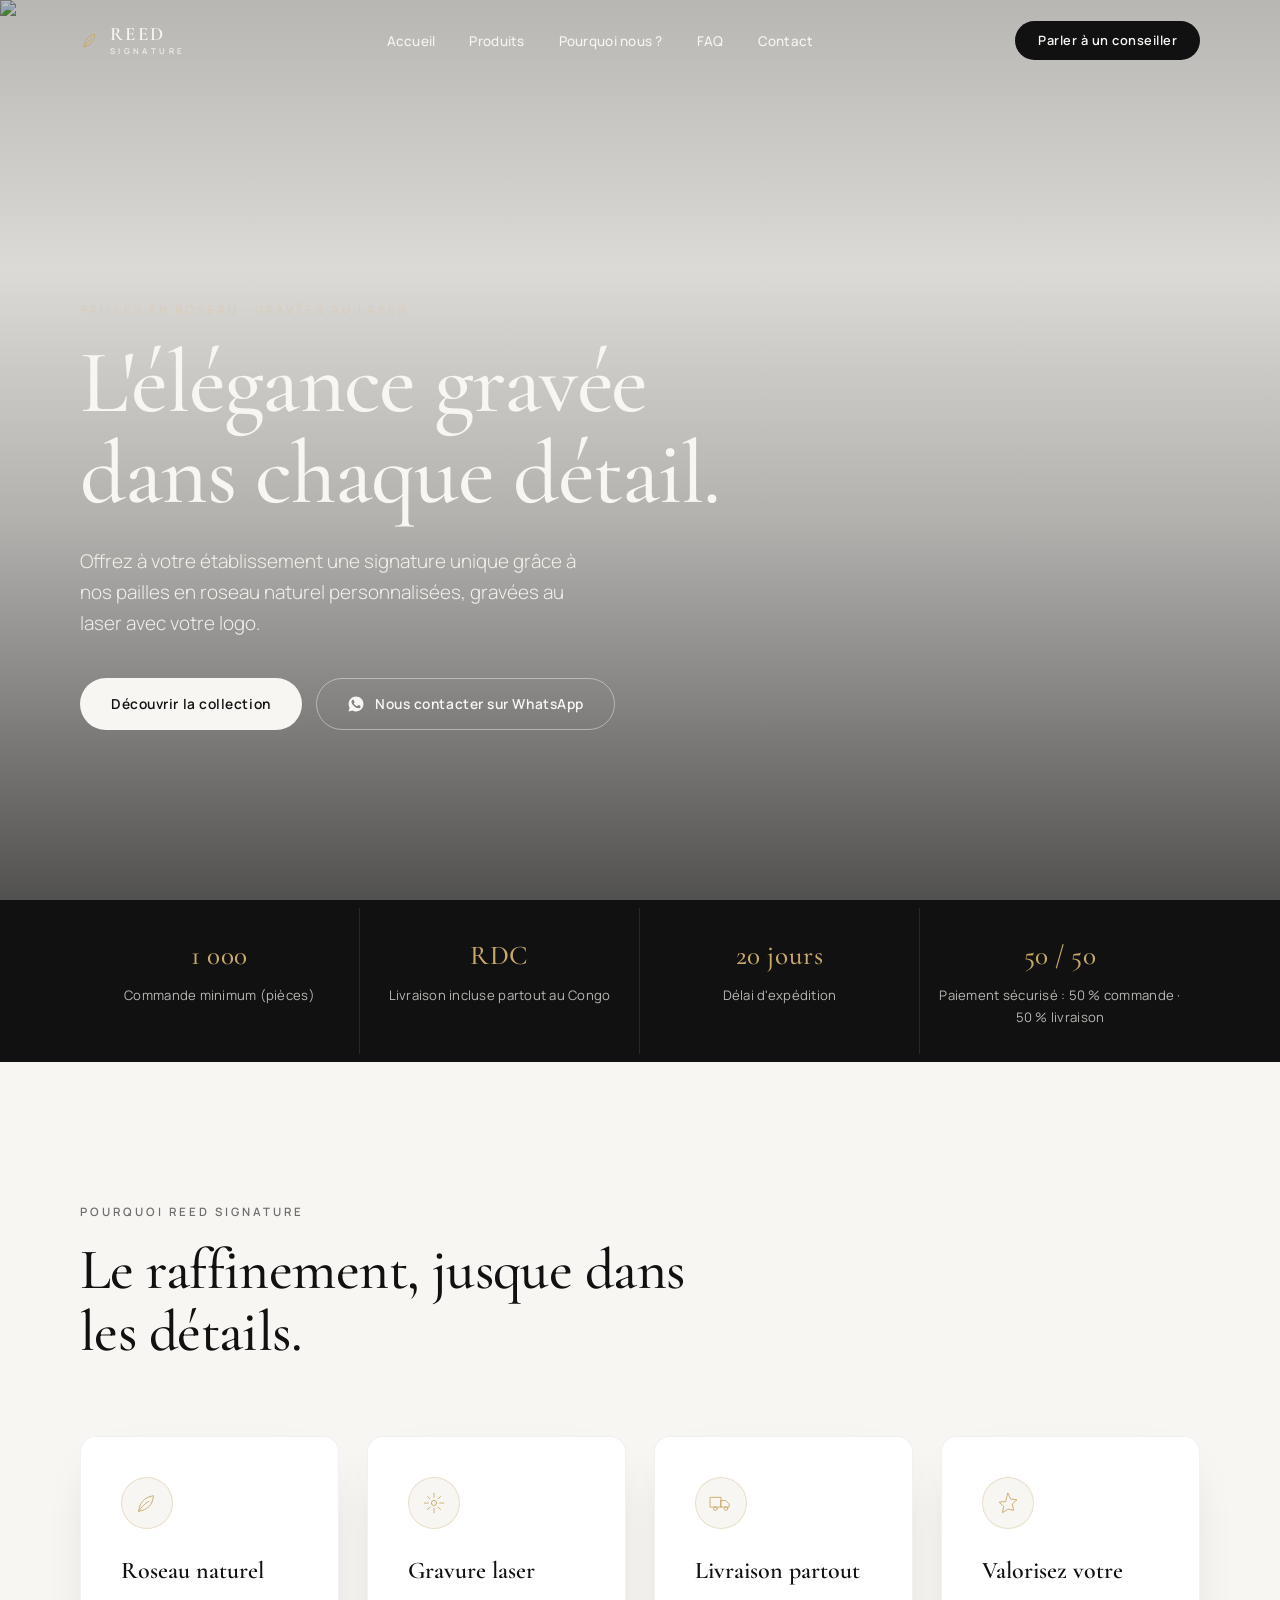
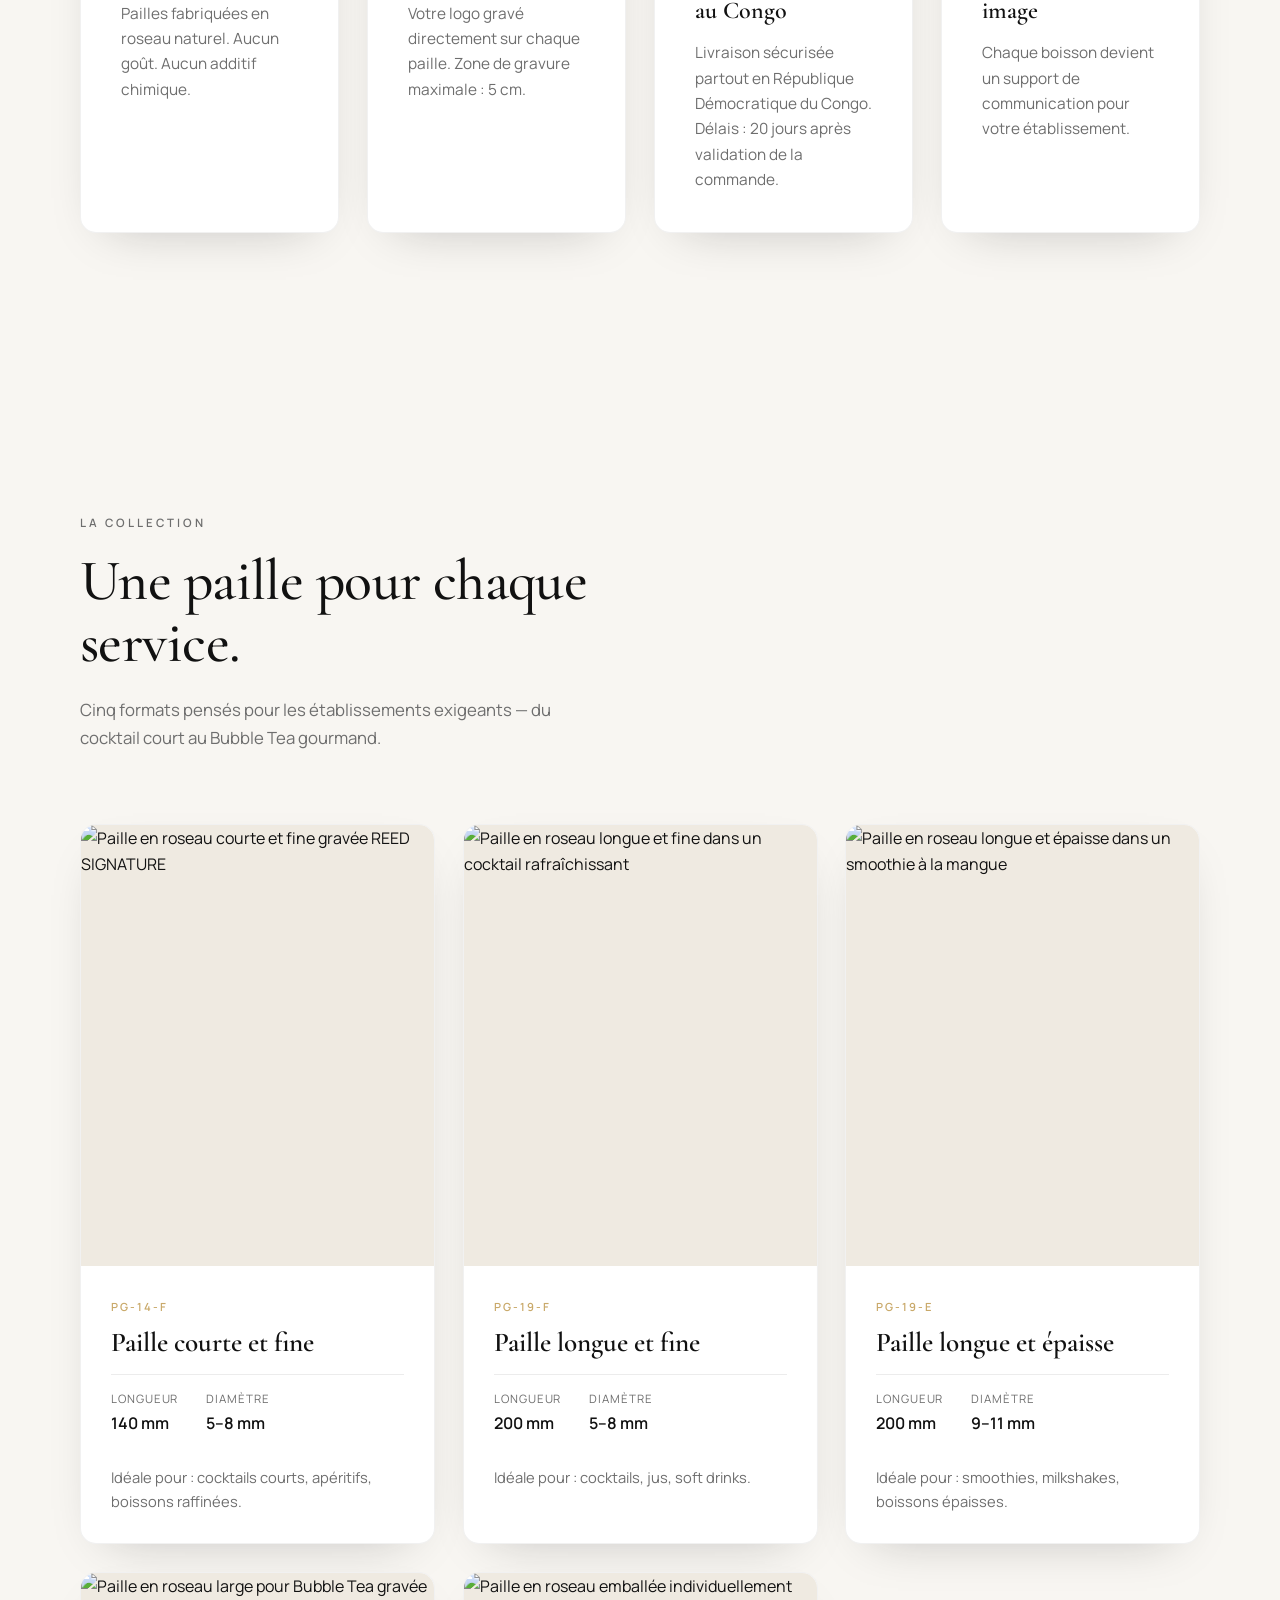
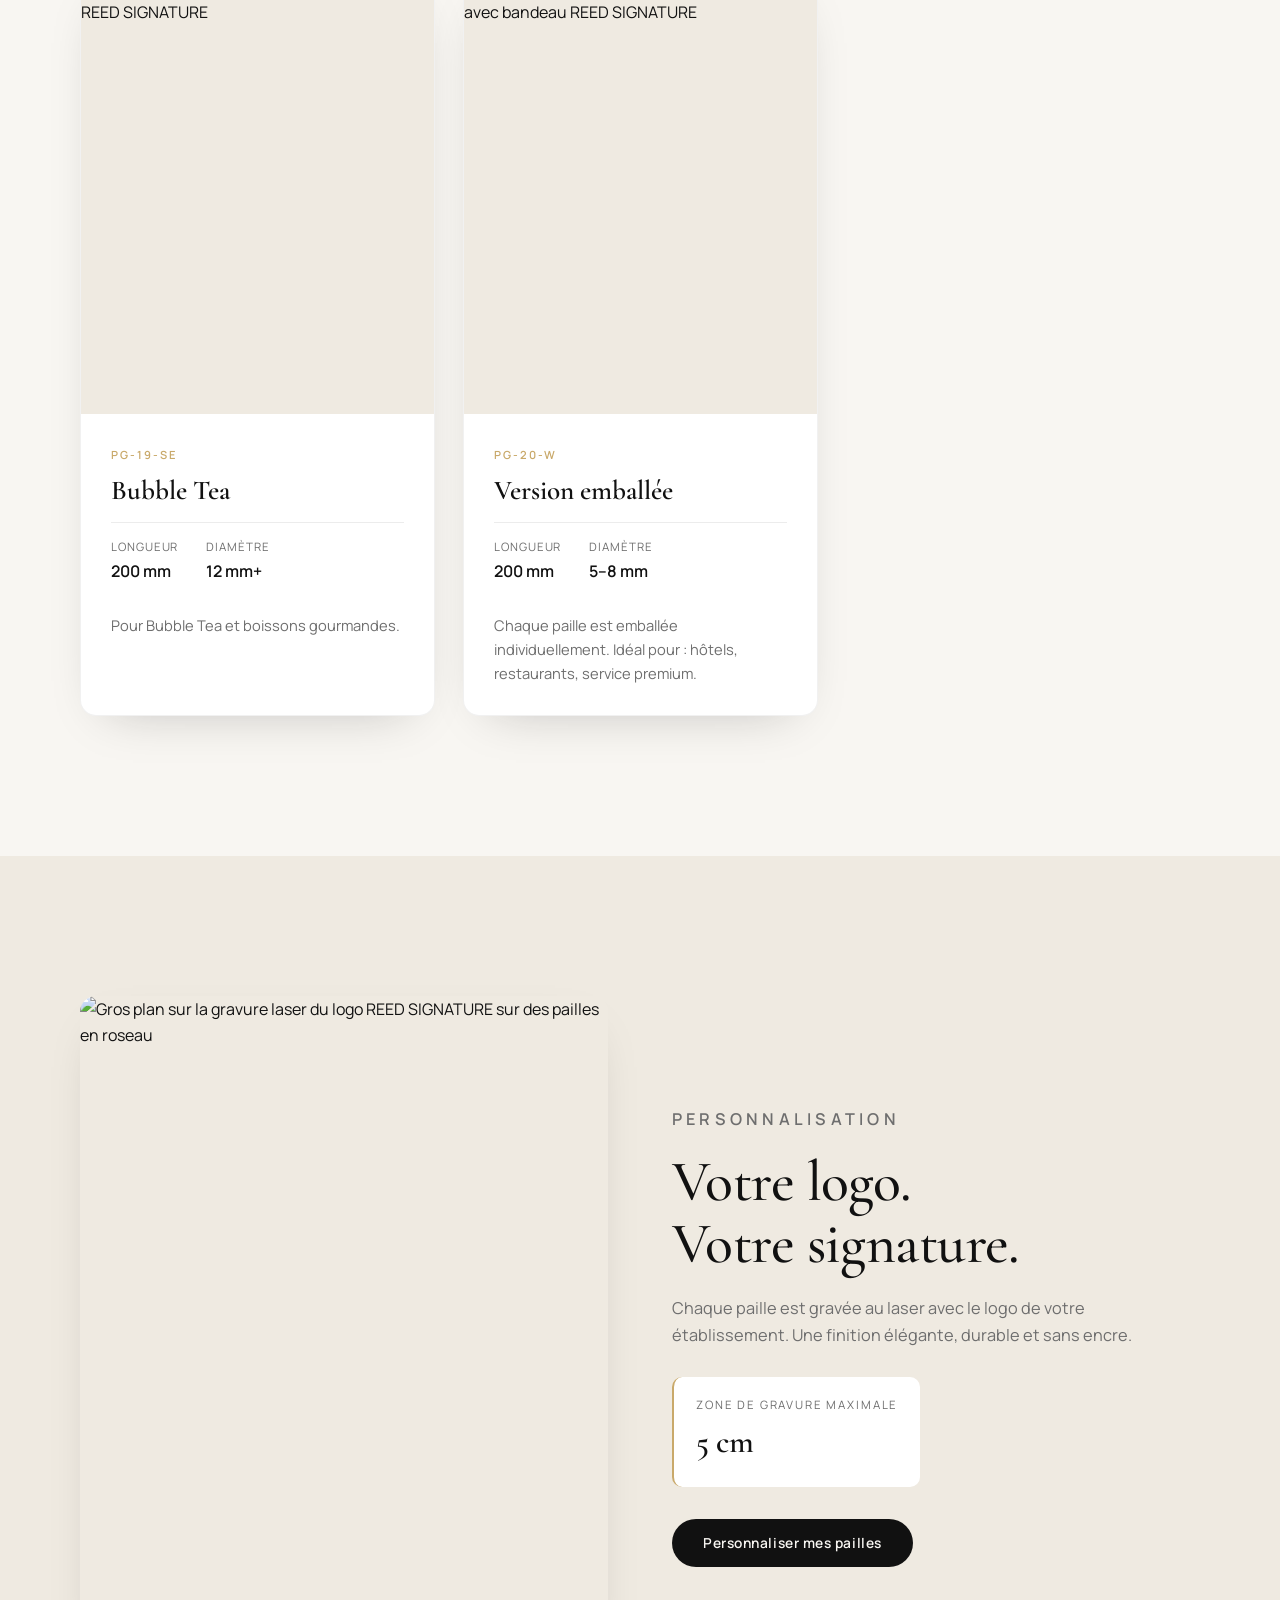
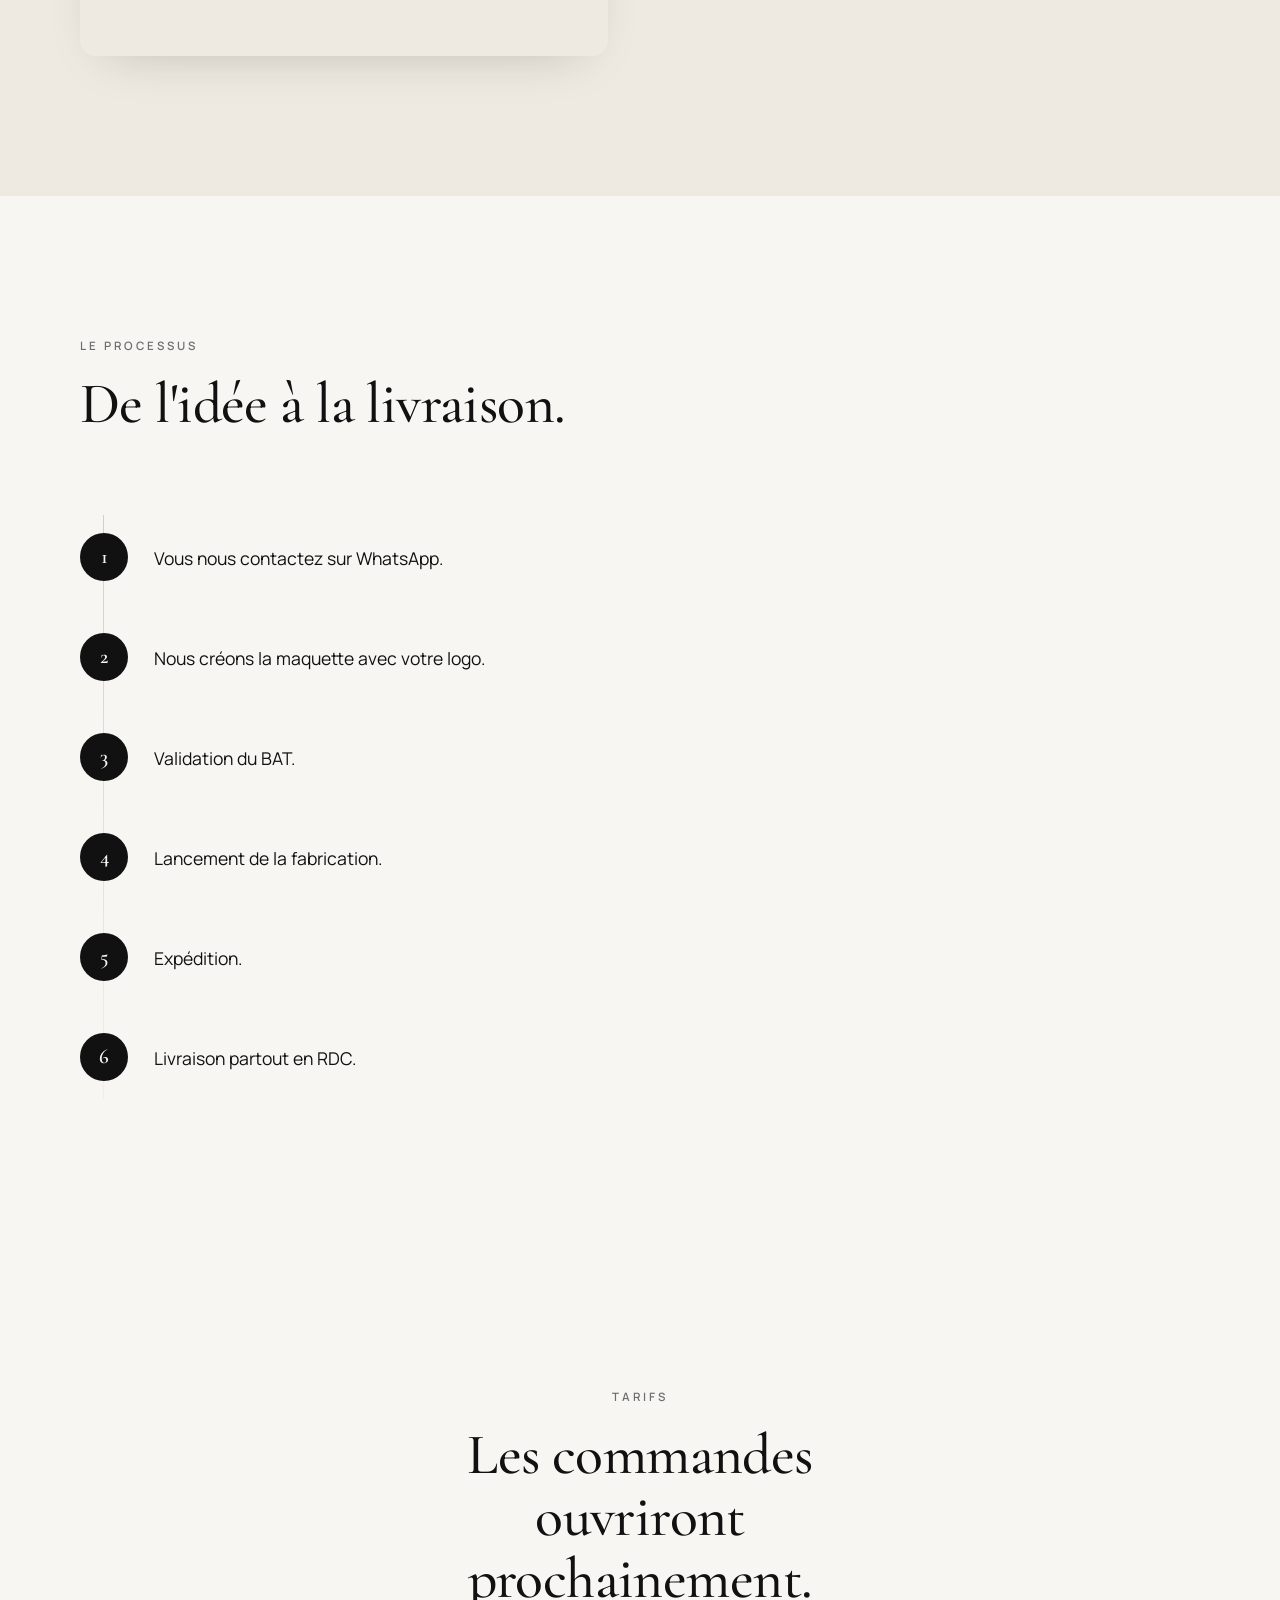
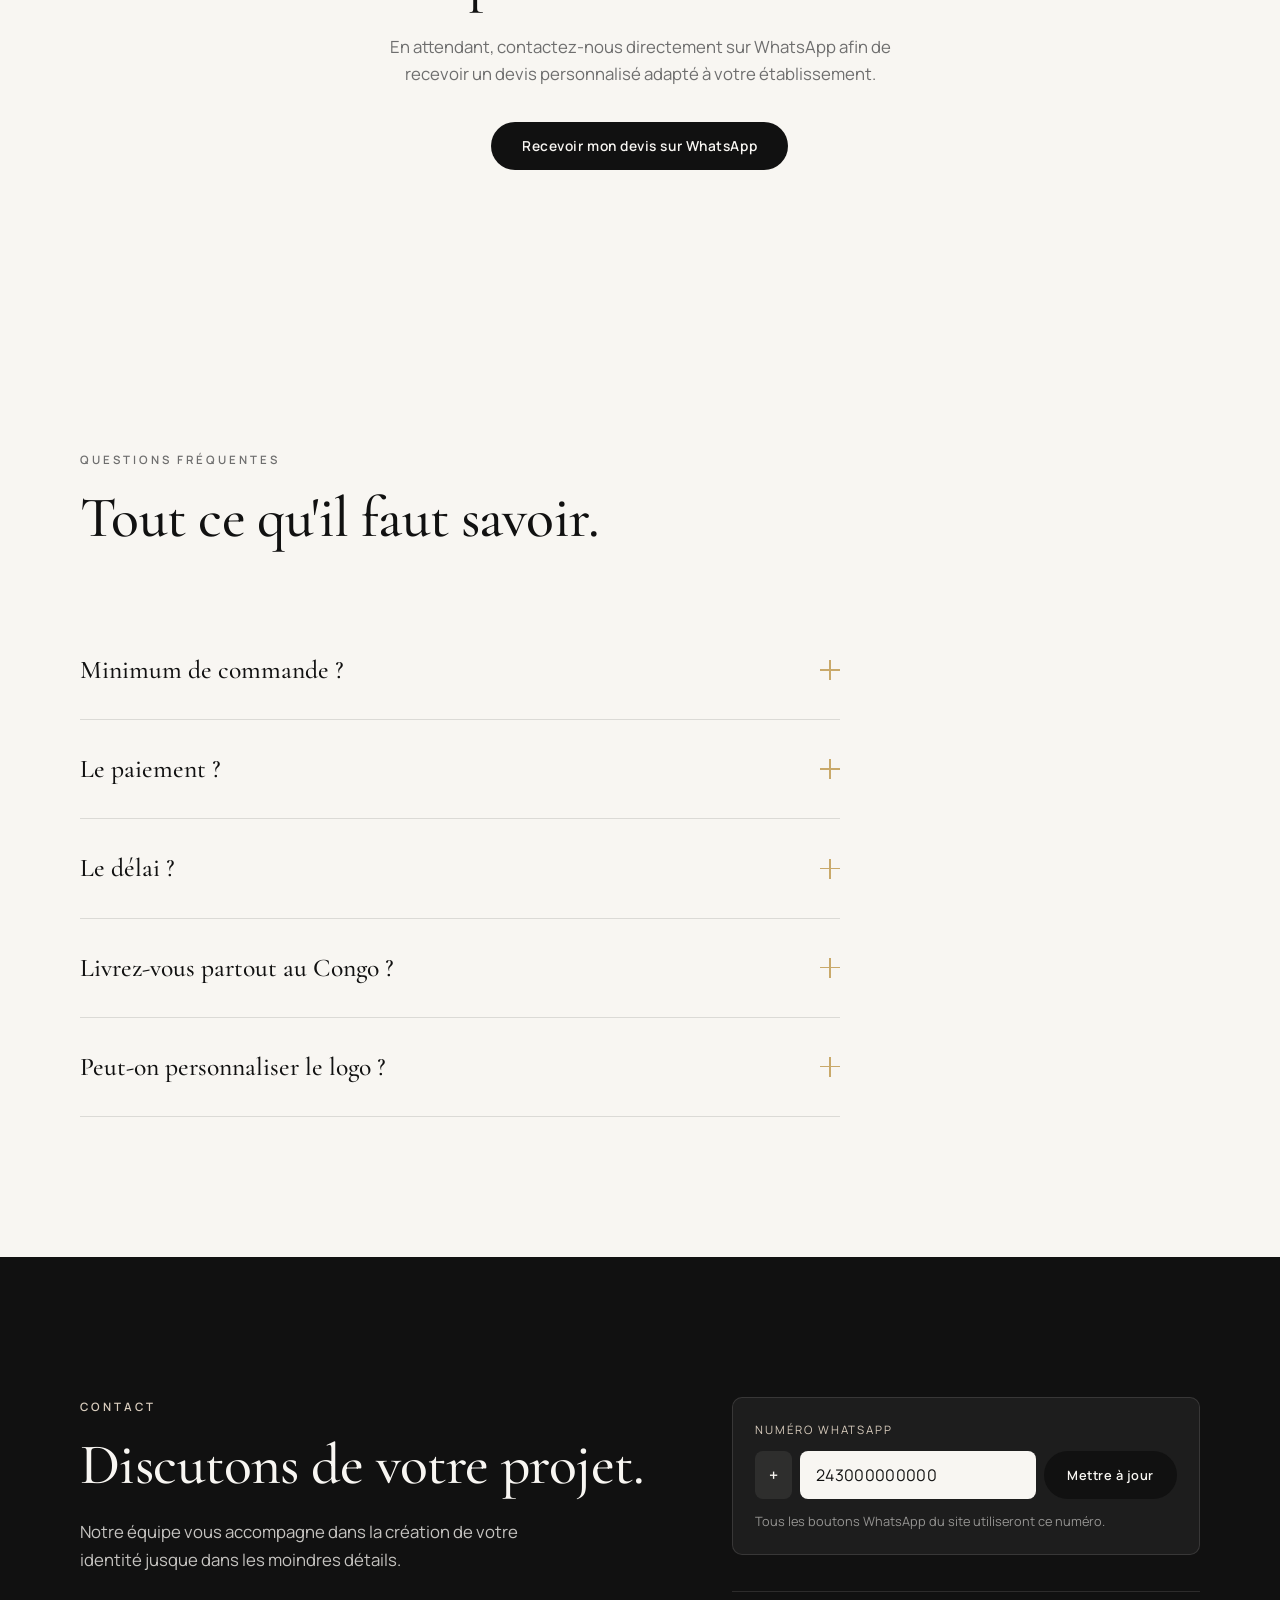
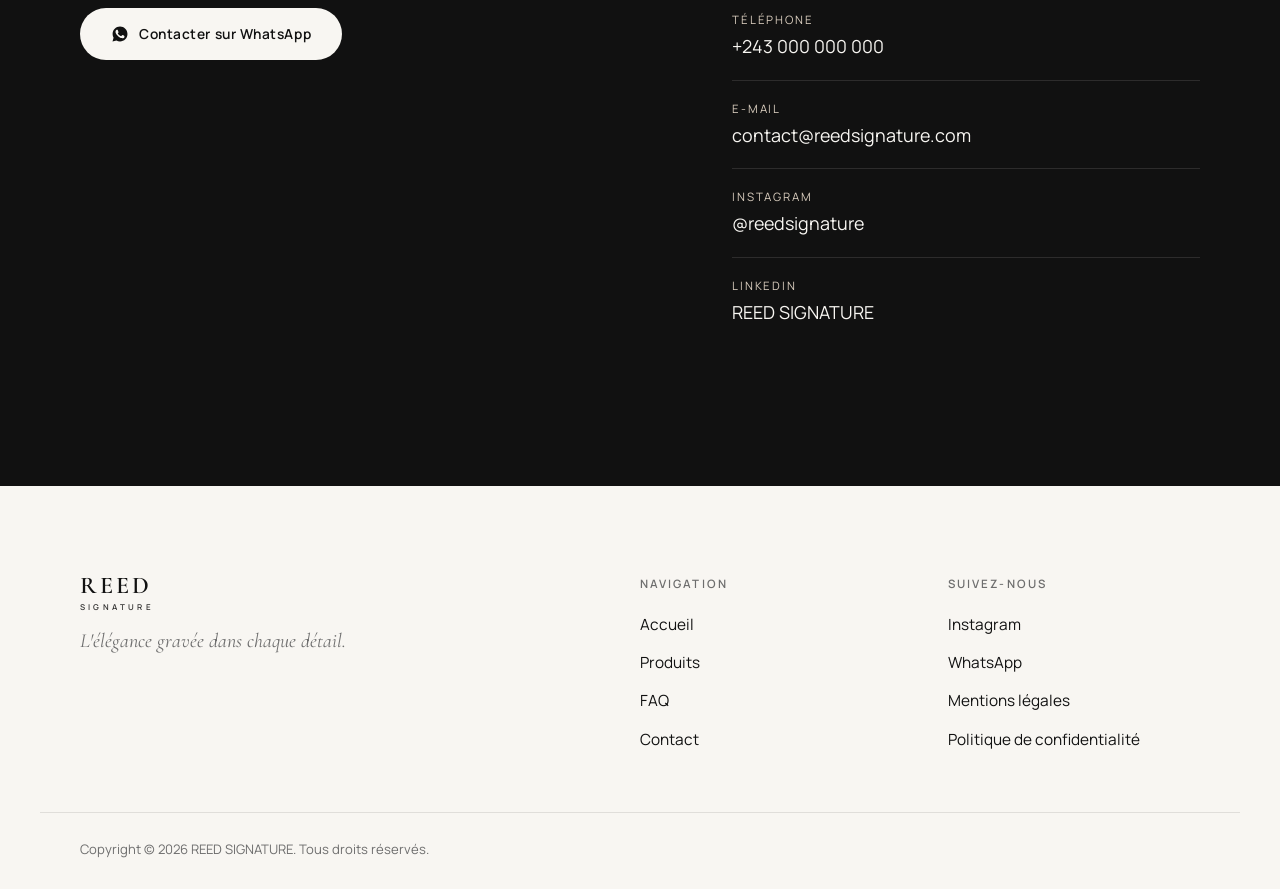
==== index.html @ 59f9a0ec "Add files via upload" ====
<!DOCTYPE html>
<html lang="fr">
<head>
  <meta charset="UTF-8" />
  <meta name="viewport" content="width=device-width, initial-scale=1, viewport-fit=cover" />
  <meta name="theme-color" content="#111111" />

  <title>REED SIGNATURE — Pailles en roseau personnalisées & gravées au laser</title>
  <meta name="description" content="Pailles en roseau naturel personnalisées et gravées au laser avec le logo de votre établissement. Pour hôtels, restaurants, bars, cafés et lounges. Livraison incluse partout en RDC, expédition sous 20 jours." />
  <meta name="author" content="REED SIGNATURE" />
  <link rel="canonical" href="https://reedsignature.com/" />

  <!-- Open Graph -->
  <meta property="og:type" content="website" />
  <meta property="og:title" content="REED SIGNATURE — L'élégance gravée dans chaque détail" />
  <meta property="og:description" content="Pailles en roseau naturel personnalisées, gravées au laser avec votre logo. Une signature unique pour votre établissement." />
  <meta property="og:image" content="assets/hero-cocktail.webp" />
  <meta property="og:locale" content="fr_FR" />
  <meta name="twitter:card" content="summary_large_image" />

  <!-- Fonts : préconnexion + chargement non bloquant -->
  <link rel="preconnect" href="https://fonts.googleapis.com" />
  <link rel="preconnect" href="https://fonts.gstatic.com" crossorigin />
  <link rel="preload" as="image" href="assets/hero-cocktail.webp" fetchpriority="high" />
  <link rel="stylesheet" href="https://fonts.googleapis.com/css2?family=Cormorant+Garamond:ital,wght@0,400;0,500;0,600;1,400&family=Manrope:wght@300;400;500;600;700&display=swap" media="print" onload="this.media='all'" />
  <noscript><link rel="stylesheet" href="https://fonts.googleapis.com/css2?family=Cormorant+Garamond:wght@400;500;600&family=Manrope:wght@300;400;500;600;700&display=swap" /></noscript>

  <link rel="stylesheet" href="styles.css" />

  <!-- SEO structured data -->
  <script type="application/ld+json">
  {
    "@context": "https://schema.org",
    "@type": "Organization",
    "name": "REED SIGNATURE",
    "description": "Pailles en roseau naturel personnalisées et gravées au laser pour établissements premium.",
    "slogan": "L'élégance gravée dans chaque détail.",
    "areaServed": "CD",
    "image": "assets/hero-cocktail.webp"
  }
  </script>
</head>
<body>
  <a class="skip-link" href="#main">Aller au contenu</a>

  <!-- ====================== HEADER ====================== -->
  <header class="site-header" id="header" data-reveal-skip>
    <div class="container header-inner">
      <a href="#accueil" class="logo" aria-label="REED SIGNATURE — Accueil">
        <span class="logo-mark" aria-hidden="true">
          <svg viewBox="0 0 24 24" width="20" height="20" fill="none" stroke="currentColor" stroke-width="1.2" stroke-linecap="round" stroke-linejoin="round">
            <path d="M5 20c0-7 4-13 13-15-1 9-6 14-13 15Z"/>
            <path d="M5 20c2-4 5-7 9-9"/>
          </svg>
        </span>
        <span class="logo-text">REED<span class="logo-sub">SIGNATURE</span></span>
      </a>

      <nav class="nav" aria-label="Navigation principale">
        <ul class="nav-list">
          <li><a href="#accueil">Accueil</a></li>
          <li><a href="#produits">Produits</a></li>
          <li><a href="#pourquoi">Pourquoi nous ?</a></li>
          <li><a href="#faq">FAQ</a></li>
          <li><a href="#contact">Contact</a></li>
        </ul>
      </nav>

      <a href="#contact" class="btn btn-dark btn-sm header-cta" data-wa>Parler à un conseiller</a>

      <button class="nav-toggle" id="navToggle" aria-label="Ouvrir le menu" aria-expanded="false" aria-controls="mobileNav">
        <span></span><span></span><span></span>
      </button>
    </div>

  </header>

  <!-- Menu mobile (hors du header : un backdrop-filter sur le header
       créerait un bloc conteneur et limiterait ce menu fixed à la hauteur du header) -->
  <div class="mobile-nav" id="mobileNav" aria-hidden="true">
    <nav aria-label="Navigation mobile">
      <ul>
        <li><a href="#accueil">Accueil</a></li>
        <li><a href="#produits">Produits</a></li>
        <li><a href="#pourquoi">Pourquoi nous ?</a></li>
        <li><a href="#faq">FAQ</a></li>
        <li><a href="#contact">Contact</a></li>
      </ul>
    </nav>
    <a href="#contact" class="btn btn-dark mobile-cta" data-wa>Parler à un conseiller</a>
  </div>

  <main id="main">

    <!-- ====================== HERO ====================== -->
    <section class="hero" id="accueil">
      <div class="hero-media">
        <img
          src="assets/hero-cocktail.webp"
          srcset="assets/hero-cocktail-800.webp 800w, assets/hero-cocktail.webp 1122w"
          sizes="100vw"
          alt="Cocktail premium servi avec une paille en roseau gravée REED SIGNATURE"
          width="1122" height="1402" fetchpriority="high" decoding="async" />
        <div class="hero-overlay" aria-hidden="true"></div>
      </div>

      <div class="hero-content container">
        <p class="eyebrow hero-eyebrow" data-reveal>Pailles en roseau · Gravées au laser</p>
        <h1 class="hero-title" data-reveal>L'élégance gravée<br>dans chaque détail.</h1>
        <p class="hero-subtitle" data-reveal>
          Offrez à votre établissement une signature unique grâce à nos pailles en roseau
          naturel personnalisées, gravées au laser avec votre logo.
        </p>
        <div class="hero-actions" data-reveal>
          <a href="#produits" class="btn btn-light">Découvrir la collection</a>
          <a href="#contact" class="btn btn-ghost-light" data-wa>
            <svg class="wa-ico" viewBox="0 0 24 24" width="18" height="18" aria-hidden="true" fill="currentColor"><path d="M12.04 2C6.58 2 2.13 6.45 2.13 11.91c0 1.75.46 3.45 1.32 4.95L2 22l5.25-1.38a9.9 9.9 0 0 0 4.79 1.22h.01c5.46 0 9.91-4.45 9.91-9.91C21.96 6.45 17.5 2 12.04 2Zm5.8 14.18c-.25.7-1.44 1.33-1.99 1.41-.51.08-1.15.11-1.86-.12-.43-.14-.98-.32-1.69-.63-2.97-1.28-4.91-4.27-5.06-4.47-.15-.2-1.21-1.61-1.21-3.07 0-1.46.77-2.18 1.04-2.48.27-.3.59-.37.79-.37.2 0 .39 0 .57.01.18.01.43-.07.67.51.25.59.84 2.05.91 2.2.07.15.12.32.02.52-.1.2-.15.32-.3.49-.15.17-.31.39-.45.52-.15.15-.3.31-.13.6.17.3.76 1.25 1.63 2.02 1.12 1 2.07 1.31 2.36 1.46.3.15.47.12.64-.07.17-.2.74-.86.94-1.16.2-.3.39-.25.66-.15.27.1 1.71.81 2 .96.3.15.49.22.56.34.07.12.07.7-.18 1.4Z"/></svg>
            Nous contacter sur WhatsApp
          </a>
        </div>
      </div>
    </section>

    <!-- Bandeau informations -->
    <section class="info-bar" aria-label="Informations clés">
      <div class="container info-bar-grid">
        <div class="info-item" data-reveal><span class="info-num">1 000</span><span class="info-label">Commande minimum (pièces)</span></div>
        <div class="info-item" data-reveal><span class="info-num">RDC</span><span class="info-label">Livraison incluse partout au Congo</span></div>
        <div class="info-item" data-reveal><span class="info-num">20 jours</span><span class="info-label">Délai d'expédition</span></div>
        <div class="info-item" data-reveal><span class="info-num">50 / 50</span><span class="info-label">Paiement sécurisé : 50 % commande · 50 % livraison</span></div>
      </div>
    </section>

    <!-- ====================== POURQUOI ====================== -->
    <section class="section pourquoi" id="pourquoi">
      <div class="container">
        <header class="section-head" data-reveal>
          <p class="eyebrow">Pourquoi REED SIGNATURE</p>
          <h2 class="section-title">Le raffinement, jusque dans les détails.</h2>
        </header>

        <div class="card-grid four">
          <article class="feature-card" data-reveal>
            <span class="feature-ico" aria-hidden="true">
              <svg viewBox="0 0 32 32" fill="none" stroke="currentColor" stroke-width="1.1" stroke-linecap="round" stroke-linejoin="round"><path d="M6 26c0-9 6-17 18-19-1 12-8 18-18 19Z"/><path d="M6 26c3-5 7-9 12-12"/></svg>
            </span>
            <h3>Roseau naturel</h3>
            <p>Pailles fabriquées en roseau naturel. Aucun goût. Aucun additif chimique.</p>
          </article>

          <article class="feature-card" data-reveal>
            <span class="feature-ico" aria-hidden="true">
              <svg viewBox="0 0 32 32" fill="none" stroke="currentColor" stroke-width="1.1" stroke-linecap="round" stroke-linejoin="round"><path d="M16 4v5M16 23v5M4 16h5M23 16h5M8 8l3 3M21 21l3 3M24 8l-3 3M11 21l-3 3"/><circle cx="16" cy="16" r="3.2"/></svg>
            </span>
            <h3>Gravure laser</h3>
            <p>Votre logo gravé directement sur chaque paille. Zone de gravure maximale : 5 cm.</p>
          </article>

          <article class="feature-card" data-reveal>
            <span class="feature-ico" aria-hidden="true">
              <svg viewBox="0 0 32 32" fill="none" stroke="currentColor" stroke-width="1.1" stroke-linecap="round" stroke-linejoin="round"><path d="M3 9h13v12H3zM16 13h6l4 4v4h-10z"/><circle cx="9" cy="23" r="2.2"/><circle cx="22" cy="23" r="2.2"/></svg>
            </span>
            <h3>Livraison partout au Congo</h3>
            <p>Livraison sécurisée partout en République Démocratique du Congo. Délais : 20 jours après validation de la commande.</p>
          </article>

          <article class="feature-card" data-reveal>
            <span class="feature-ico" aria-hidden="true">
              <svg viewBox="0 0 32 32" fill="none" stroke="currentColor" stroke-width="1.1" stroke-linecap="round" stroke-linejoin="round"><path d="M16 4l3.3 7.2 7.7.8-5.8 5.2 1.7 7.8L16 23.5 9.1 28l1.7-7.8L5 15l7.7-.8Z"/></svg>
            </span>
            <h3>Valorisez votre image</h3>
            <p>Chaque boisson devient un support de communication pour votre établissement.</p>
          </article>
        </div>
      </div>
    </section>

    <!-- ====================== PRODUITS ====================== -->
    <section class="section produits" id="produits">
      <div class="container">
        <header class="section-head" data-reveal>
          <p class="eyebrow">La collection</p>
          <h2 class="section-title">Une paille pour chaque service.</h2>
          <p class="section-lead">Cinq formats pensés pour les établissements exigeants — du cocktail court au Bubble Tea gourmand.</p>
        </header>

        <div class="card-grid products">
          <article class="product-card" data-reveal>
            <div class="product-media">
              <img src="assets/paille-seule-600.webp" srcset="assets/paille-seule-600.webp 600w, assets/paille-seule-1000.webp 1000w" sizes="(max-width: 720px) 100vw, 33vw" alt="Paille en roseau courte et fine gravée REED SIGNATURE" width="1122" height="1402" loading="lazy" decoding="async" />
            </div>
            <div class="product-body">
              <span class="product-ref">PG-14-F</span>
              <h3>Paille courte et fine</h3>
              <dl class="product-spec">
                <div><dt>Longueur</dt><dd>140 mm</dd></div>
                <div><dt>Diamètre</dt><dd>5–8 mm</dd></div>
              </dl>
              <p class="product-use">Idéale pour : cocktails courts, apéritifs, boissons raffinées.</p>
            </div>
          </article>

          <article class="product-card" data-reveal>
            <div class="product-media">
              <img src="assets/hero-cocktail-800.webp" srcset="assets/hero-cocktail-800.webp 800w, assets/hero-cocktail.webp 1122w" sizes="(max-width: 720px) 100vw, 33vw" alt="Paille en roseau longue et fine dans un cocktail rafraîchissant" width="1122" height="1402" loading="lazy" decoding="async" />
            </div>
            <div class="product-body">
              <span class="product-ref">PG-19-F</span>
              <h3>Paille longue et fine</h3>
              <dl class="product-spec">
                <div><dt>Longueur</dt><dd>200 mm</dd></div>
                <div><dt>Diamètre</dt><dd>5–8 mm</dd></div>
              </dl>
              <p class="product-use">Idéale pour : cocktails, jus, soft drinks.</p>
            </div>
          </article>

          <article class="product-card" data-reveal>
            <div class="product-media">
              <img src="assets/smoothie-mangue-600.webp" srcset="assets/smoothie-mangue-600.webp 600w, assets/smoothie-mangue-1000.webp 1000w" sizes="(max-width: 720px) 100vw, 33vw" alt="Paille en roseau longue et épaisse dans un smoothie à la mangue" width="1122" height="1402" loading="lazy" decoding="async" />
            </div>
            <div class="product-body">
              <span class="product-ref">PG-19-E</span>
              <h3>Paille longue et épaisse</h3>
              <dl class="product-spec">
                <div><dt>Longueur</dt><dd>200 mm</dd></div>
                <div><dt>Diamètre</dt><dd>9–11 mm</dd></div>
              </dl>
              <p class="product-use">Idéale pour : smoothies, milkshakes, boissons épaisses.</p>
            </div>
          </article>

          <article class="product-card" data-reveal>
            <div class="product-media">
              <img src="assets/bubble-tea-600.webp" srcset="assets/bubble-tea-600.webp 600w, assets/bubble-tea-1000.webp 1000w" sizes="(max-width: 720px) 100vw, 33vw" alt="Paille en roseau large pour Bubble Tea gravée REED SIGNATURE" width="1122" height="1402" loading="lazy" decoding="async" />
            </div>
            <div class="product-body">
              <span class="product-ref">PG-19-SE</span>
              <h3>Bubble Tea</h3>
              <dl class="product-spec">
                <div><dt>Longueur</dt><dd>200 mm</dd></div>
                <div><dt>Diamètre</dt><dd>12 mm+</dd></div>
              </dl>
              <p class="product-use">Pour Bubble Tea et boissons gourmandes.</p>
            </div>
          </article>

          <article class="product-card" data-reveal>
            <div class="product-media">
              <img src="assets/paille-emballee-600.webp" srcset="assets/paille-emballee-600.webp 600w, assets/paille-emballee-1000.webp 1000w" sizes="(max-width: 720px) 100vw, 33vw" alt="Paille en roseau emballée individuellement avec bandeau REED SIGNATURE" width="1122" height="1402" loading="lazy" decoding="async" />
            </div>
            <div class="product-body">
              <span class="product-ref">PG-20-W</span>
              <h3>Version emballée</h3>
              <dl class="product-spec">
                <div><dt>Longueur</dt><dd>200 mm</dd></div>
                <div><dt>Diamètre</dt><dd>5–8 mm</dd></div>
              </dl>
              <p class="product-use">Chaque paille est emballée individuellement. Idéal pour : hôtels, restaurants, service premium.</p>
            </div>
          </article>
        </div>
      </div>
    </section>

    <!-- ====================== PERSONNALISATION ====================== -->
    <section class="section personnalisation" id="personnalisation">
      <div class="container perso-grid">
        <figure class="perso-media" data-reveal>
          <img src="assets/editorial-trio.webp" srcset="assets/editorial-trio-800.webp 800w, assets/editorial-trio.webp 1122w" sizes="(max-width: 920px) 100vw, 50vw" alt="Gros plan sur la gravure laser du logo REED SIGNATURE sur des pailles en roseau" width="1122" height="1402" loading="lazy" decoding="async" />
        </figure>
        <div class="perso-text" data-reveal>
          <p class="eyebrow">Personnalisation</p>
          <h2 class="section-title">Votre logo.<br>Votre signature.</h2>
          <p>Chaque paille est gravée au laser avec le logo de votre établissement. Une finition élégante, durable et sans encre.</p>
          <p class="perso-zone"><span>Zone de gravure maximale</span><strong>5 cm</strong></p>
          <a href="#contact" class="btn btn-dark" data-wa>Personnaliser mes pailles</a>
        </div>
      </div>
    </section>

    <!-- ====================== PROCESSUS ====================== -->
    <section class="section processus" id="processus">
      <div class="container">
        <header class="section-head" data-reveal>
          <p class="eyebrow">Le processus</p>
          <h2 class="section-title">De l'idée à la livraison.</h2>
        </header>

        <ol class="timeline">
          <li class="timeline-step" data-reveal><span class="step-num">1</span><p>Vous nous contactez sur WhatsApp.</p></li>
          <li class="timeline-step" data-reveal><span class="step-num">2</span><p>Nous créons la maquette avec votre logo.</p></li>
          <li class="timeline-step" data-reveal><span class="step-num">3</span><p>Validation du BAT.</p></li>
          <li class="timeline-step" data-reveal><span class="step-num">4</span><p>Lancement de la fabrication.</p></li>
          <li class="timeline-step" data-reveal><span class="step-num">5</span><p>Expédition.</p></li>
          <li class="timeline-step" data-reveal><span class="step-num">6</span><p>Livraison partout en RDC.</p></li>
        </ol>
      </div>
    </section>

    <!-- ====================== TARIFS ====================== -->
    <section class="section tarifs" id="tarifs">
      <div class="container tarifs-inner" data-reveal>
        <p class="eyebrow">Tarifs</p>
        <h2 class="section-title">Les commandes ouvriront prochainement.</h2>
        <p class="tarifs-text">
          En attendant, contactez-nous directement sur WhatsApp afin de recevoir un devis
          personnalisé adapté à votre établissement.
        </p>
        <a href="#contact" class="btn btn-dark" data-wa>Recevoir mon devis sur WhatsApp</a>
      </div>
    </section>

    <!-- ====================== FAQ ====================== -->
    <section class="section faq" id="faq">
      <div class="container">
        <header class="section-head" data-reveal>
          <p class="eyebrow">Questions fréquentes</p>
          <h2 class="section-title">Tout ce qu'il faut savoir.</h2>
        </header>

        <div class="faq-list" data-reveal>
          <details class="faq-item">
            <summary>Minimum de commande ?<span class="faq-icon" aria-hidden="true"></span></summary>
            <div class="faq-answer"><p>1 000 pailles.</p></div>
          </details>
          <details class="faq-item">
            <summary>Le paiement ?<span class="faq-icon" aria-hidden="true"></span></summary>
            <div class="faq-answer"><p>50 % à la commande. 50 % à la livraison.</p></div>
          </details>
          <details class="faq-item">
            <summary>Le délai ?<span class="faq-icon" aria-hidden="true"></span></summary>
            <div class="faq-answer"><p>20 jours après validation.</p></div>
          </details>
          <details class="faq-item">
            <summary>Livrez-vous partout au Congo ?<span class="faq-icon" aria-hidden="true"></span></summary>
            <div class="faq-answer"><p>Oui. Livraison incluse.</p></div>
          </details>
          <details class="faq-item">
            <summary>Peut-on personnaliser le logo ?<span class="faq-icon" aria-hidden="true"></span></summary>
            <div class="faq-answer"><p>Oui. Chaque logo est gravé au laser.</p></div>
          </details>
        </div>
      </div>
    </section>

    <!-- ====================== CONTACT ====================== -->
    <section class="section contact" id="contact">
      <div class="container contact-inner">
        <div class="contact-lead" data-reveal>
          <p class="eyebrow light">Contact</p>
          <h2 class="section-title">Discutons de votre projet.</h2>
          <p class="contact-text">
            Notre équipe vous accompagne dans la création de votre identité jusque dans
            les moindres détails.
          </p>
          <a href="#" class="btn btn-light btn-wa" data-wa>
            <svg class="wa-ico" viewBox="0 0 24 24" width="18" height="18" aria-hidden="true" fill="currentColor"><path d="M12.04 2C6.58 2 2.13 6.45 2.13 11.91c0 1.75.46 3.45 1.32 4.95L2 22l5.25-1.38a9.9 9.9 0 0 0 4.79 1.22h.01c5.46 0 9.91-4.45 9.91-9.91C21.96 6.45 17.5 2 12.04 2Zm5.8 14.18c-.25.7-1.44 1.33-1.99 1.41-.51.08-1.15.11-1.86-.12-.43-.14-.98-.32-1.69-.63-2.97-1.28-4.91-4.27-5.06-4.47-.15-.2-1.21-1.61-1.21-3.07 0-1.46.77-2.18 1.04-2.48.27-.3.59-.37.79-.37.2 0 .39 0 .57.01.18.01.43-.07.67.51.25.59.84 2.05.91 2.2.07.15.12.32.02.52-.1.2-.15.32-.3.49-.15.17-.31.39-.45.52-.15.15-.3.31-.13.6.17.3.76 1.25 1.63 2.02 1.12 1 2.07 1.31 2.36 1.46.3.15.47.12.64-.07.17-.2.74-.86.94-1.16.2-.3.39-.25.66-.15.27.1 1.71.81 2 .96.3.15.49.22.56.34.07.12.07.7-.18 1.4Z"/></svg>
            Contacter sur WhatsApp
          </a>
        </div>

        <div class="contact-details" data-reveal>
          <!-- ╔════════════════════════════════════════════════════════════╗
               ║  NUMÉRO WHATSAPP — modifiable ici ET dans script.js (CONFIG) ║
               ║  Saisissez le numéro au format international, sans espaces   ║
               ║  ni « + » dans le champ ci-dessous, puis « Mettre à jour ». ║
               ╚════════════════════════════════════════════════════════════╝ -->
          <div class="wa-config">
            <label for="waNumber">Numéro WhatsApp</label>
            <div class="wa-config-row">
              <span class="wa-prefix">+</span>
              <input type="tel" id="waNumber" inputmode="numeric" autocomplete="off"
                     placeholder="243000000000" aria-describedby="waHint" />
              <button type="button" id="waUpdate" class="btn btn-dark btn-sm">Mettre à jour</button>
            </div>
            <p class="wa-hint" id="waHint">Tous les boutons WhatsApp du site utiliseront ce numéro.</p>
          </div>

          <ul class="contact-list">
            <li>
              <span class="contact-label">Téléphone</span>
              <a id="contactPhone" href="tel:+243000000000">+243 000 000 000</a>
            </li>
            <li>
              <span class="contact-label">E-mail</span>
              <a href="mailto:contact@reedsignature.com">contact@reedsignature.com</a>
            </li>
            <li>
              <span class="contact-label">Instagram</span>
              <a href="https://instagram.com/reedsignature" target="_blank" rel="noopener">@reedsignature</a>
            </li>
            <li>
              <span class="contact-label">LinkedIn</span>
              <a href="https://www.linkedin.com/company/reedsignature" target="_blank" rel="noopener">REED SIGNATURE</a>
            </li>
          </ul>
        </div>
      </div>
    </section>
  </main>

  <!-- ====================== FOOTER ====================== -->
  <footer class="site-footer">
    <div class="container footer-grid">
      <div class="footer-brand">
        <span class="logo-text footer-logo">REED<span class="logo-sub">SIGNATURE</span></span>
        <p class="footer-tagline">L'élégance gravée dans chaque détail.</p>
      </div>

      <nav class="footer-nav" aria-label="Navigation pied de page">
        <h3>Navigation</h3>
        <ul>
          <li><a href="#accueil">Accueil</a></li>
          <li><a href="#produits">Produits</a></li>
          <li><a href="#faq">FAQ</a></li>
          <li><a href="#contact">Contact</a></li>
        </ul>
      </nav>

      <nav class="footer-nav" aria-label="Réseaux et liens">
        <h3>Suivez-nous</h3>
        <ul>
          <li><a href="https://instagram.com/reedsignature" target="_blank" rel="noopener">Instagram</a></li>
          <li><a href="#contact" data-wa>WhatsApp</a></li>
          <li><a href="#mentions">Mentions légales</a></li>
          <li><a href="#confidentialite">Politique de confidentialité</a></li>
        </ul>
      </nav>
    </div>

    <div class="container footer-bottom">
      <p>Copyright © <span id="year">2026</span> REED SIGNATURE. Tous droits réservés.</p>
    </div>
  </footer>

  <!-- Bouton WhatsApp flottant -->
  <a href="#" class="wa-float" data-wa aria-label="Contacter REED SIGNATURE sur WhatsApp">
    <svg viewBox="0 0 24 24" width="26" height="26" aria-hidden="true" fill="currentColor"><path d="M12.04 2C6.58 2 2.13 6.45 2.13 11.91c0 1.75.46 3.45 1.32 4.95L2 22l5.25-1.38a9.9 9.9 0 0 0 4.79 1.22h.01c5.46 0 9.91-4.45 9.91-9.91C21.96 6.45 17.5 2 12.04 2Zm5.8 14.18c-.25.7-1.44 1.33-1.99 1.41-.51.08-1.15.11-1.86-.12-.43-.14-.98-.32-1.69-.63-2.97-1.28-4.91-4.27-5.06-4.47-.15-.2-1.21-1.61-1.21-3.07 0-1.46.77-2.18 1.04-2.48.27-.3.59-.37.79-.37.2 0 .39 0 .57.01.18.01.43-.07.67.51.25.59.84 2.05.91 2.2.07.15.12.32.02.52-.1.2-.15.32-.3.49-.15.17-.31.39-.45.52-.15.15-.3.31-.13.6.17.3.76 1.25 1.63 2.02 1.12 1 2.07 1.31 2.36 1.46.3.15.47.12.64-.07.17-.2.74-.86.94-1.16.2-.3.39-.25.66-.15.27.1 1.71.81 2 .96.3.15.49.22.56.34.07.12.07.7-.18 1.4Z"/></svg>
  </a>

  <script src="script.js" defer></script>
</body>
</html>
---- styles.css ----
/* ============================================================
   REED SIGNATURE — Feuille de style
   Mobile-first · Premium · Minimaliste
   ============================================================ */

:root {
  /* Palette */
  --noir: #111111;
  --blanc: #F8F6F2;
  --sable: #D9CDBE;
  --gris: #6E6E6E;
  --champagne: #C9A96A;
  --blanc-pur: #FFFFFF;
  --creme: #EFEAE1;

  /* Typographies */
  --font-title: "Cormorant Garamond", Georgia, "Times New Roman", serif;
  --font-body: "Manrope", -apple-system, BlinkMacSystemFont, "Segoe UI", Roboto, sans-serif;

  /* Rythme */
  --radius: 10px;
  --radius-lg: 16px;
  --shadow-soft: 0 18px 50px -28px rgba(17, 17, 17, 0.28);
  --shadow-hover: 0 26px 60px -26px rgba(17, 17, 17, 0.40);
  --maxw: 1200px;
  --gutter: clamp(20px, 5vw, 40px);
  --section-y: clamp(64px, 11vw, 140px);

  --ease: cubic-bezier(0.22, 1, 0.36, 1);
}

/* ---------- Reset léger ---------- */
*, *::before, *::after { box-sizing: border-box; }
* { margin: 0; }
html { -webkit-text-size-adjust: 100%; scroll-behavior: smooth; }
@media (prefers-reduced-motion: reduce) { html { scroll-behavior: auto; } }

body {
  font-family: var(--font-body);
  font-weight: 400;
  color: var(--noir);
  background: var(--blanc);
  line-height: 1.65;
  font-size: 16px;
  -webkit-font-smoothing: antialiased;
  text-rendering: optimizeLegibility;
  overflow-x: hidden;
}

img { display: block; max-width: 100%; height: auto; }
a { color: inherit; text-decoration: none; }
ul, ol { list-style: none; padding: 0; }

:focus-visible {
  outline: 2px solid var(--champagne);
  outline-offset: 3px;
  border-radius: 4px;
}

.container { width: 100%; max-width: var(--maxw); margin-inline: auto; padding-inline: var(--gutter); }

.skip-link {
  position: absolute; left: -999px; top: 0; z-index: 200;
  background: var(--noir); color: var(--blanc); padding: 12px 18px; border-radius: 0 0 8px 0;
}
.skip-link:focus { left: 0; }

/* ---------- Typographie ---------- */
.section-title {
  font-family: var(--font-title);
  font-weight: 500;
  font-size: clamp(2rem, 5.5vw, 3.6rem);
  line-height: 1.08;
  letter-spacing: -0.01em;
}
.eyebrow {
  font-size: 0.72rem;
  letter-spacing: 0.26em;
  text-transform: uppercase;
  color: var(--gris);
  font-weight: 600;
  margin-bottom: 18px;
}
.eyebrow.light { color: var(--sable); }

.section { padding-block: var(--section-y); }
.section-head { max-width: 620px; margin-bottom: clamp(40px, 6vw, 72px); }
.section-lead, .section-head .section-lead {
  margin-top: 22px; color: var(--gris); font-size: 1.05rem; max-width: 52ch;
}

/* ============================================================
   BOUTONS
   ============================================================ */
.btn {
  --b-pad-y: 16px; --b-pad-x: 30px;
  display: inline-flex; align-items: center; justify-content: center; gap: 10px;
  font-family: var(--font-body); font-weight: 600; font-size: 0.86rem;
  letter-spacing: 0.04em;
  padding: var(--b-pad-y) var(--b-pad-x);
  border-radius: 100px; border: 1px solid transparent; cursor: pointer;
  transition: transform .5s var(--ease), background-color .4s var(--ease), color .4s var(--ease), border-color .4s var(--ease), box-shadow .4s var(--ease);
  will-change: transform; text-align: center; line-height: 1;
}
.btn-sm { --b-pad-y: 12px; --b-pad-x: 22px; font-size: 0.8rem; }

.btn-dark { background: var(--noir); color: var(--blanc); }
.btn-dark:hover { background: #000; transform: translateY(-2px); box-shadow: var(--shadow-hover); }

.btn-light { background: var(--blanc); color: var(--noir); }
.btn-light:hover { transform: translateY(-2px); box-shadow: 0 24px 50px -22px rgba(0,0,0,.55); }

.btn-ghost-light { background: transparent; color: var(--blanc); border-color: rgba(248,246,242,0.45); }
.btn-ghost-light:hover { background: rgba(248,246,242,0.12); border-color: var(--blanc); transform: translateY(-2px); }

.wa-ico { flex: 0 0 auto; }

/* ============================================================
   HEADER
   ============================================================ */
.site-header {
  position: fixed; inset: 0 0 auto 0; z-index: 100;
  transition: background-color .5s var(--ease), box-shadow .5s var(--ease), padding .4s var(--ease);
  padding-block: 8px;
}
.site-header.scrolled {
  background: rgba(248, 246, 242, 0.82);
  backdrop-filter: saturate(160%) blur(14px);
  -webkit-backdrop-filter: saturate(160%) blur(14px);
  box-shadow: 0 1px 0 rgba(17,17,17,0.06);
}
.header-inner { display: flex; align-items: center; justify-content: space-between; gap: 20px; min-height: 64px; }

.logo { display: inline-flex; align-items: center; gap: 10px; color: var(--blanc); transition: color .5s var(--ease); }
.site-header.scrolled .logo,
.site-header.solid .logo { color: var(--noir); }
.logo-mark { display: inline-flex; color: var(--champagne); }
.logo-text { font-family: var(--font-title); font-weight: 600; font-size: 1.18rem; letter-spacing: 0.12em; line-height: 1; }
.logo-sub { display: block; font-size: 0.5rem; letter-spacing: 0.42em; font-family: var(--font-body); font-weight: 600; margin-top: 3px; opacity: .85; }

.nav { display: none; }
.nav-list { display: flex; gap: 34px; }
.nav-list a {
  font-size: 0.84rem; font-weight: 500; letter-spacing: 0.02em; color: var(--blanc);
  position: relative; transition: color .4s var(--ease); padding-block: 6px;
}
.site-header.scrolled .nav-list a, .site-header.solid .nav-list a { color: var(--noir); }
.nav-list a::after {
  content: ""; position: absolute; left: 0; bottom: 0; width: 0; height: 1px;
  background: currentColor; transition: width .45s var(--ease);
}
.nav-list a:hover::after { width: 100%; }

.header-cta { display: none; }
.site-header.scrolled .header-cta { background: var(--noir); color: var(--blanc); }

/* Hamburger */
.nav-toggle {
  width: 44px; height: 44px; border: none; background: transparent; cursor: pointer;
  display: inline-flex; flex-direction: column; justify-content: center; gap: 5px; padding: 10px;
}
.nav-toggle span {
  display: block; height: 1.5px; width: 22px; background: var(--blanc); border-radius: 2px;
  transition: transform .4s var(--ease), opacity .3s var(--ease), background-color .5s var(--ease);
}
.site-header.scrolled .nav-toggle span, .site-header.solid .nav-toggle span,
.nav-open .nav-toggle span { background: var(--noir); }
.nav-open .nav-toggle span:nth-child(1) { transform: translateY(6.5px) rotate(45deg); }
.nav-open .nav-toggle span:nth-child(2) { opacity: 0; }
.nav-open .nav-toggle span:nth-child(3) { transform: translateY(-6.5px) rotate(-45deg); }

/* Menu mobile */
.mobile-nav {
  position: fixed; inset: 0; z-index: 90;
  background: var(--blanc); padding: clamp(90px, 22vw, 120px) var(--gutter) 48px;
  display: flex; flex-direction: column; justify-content: space-between;
  transform: translateY(-100%); opacity: 0; visibility: hidden;
  transition: transform .55s var(--ease), opacity .4s var(--ease), visibility .4s;
}
.nav-open .mobile-nav { transform: translateY(0); opacity: 1; visibility: visible; }
.mobile-nav ul { display: flex; flex-direction: column; gap: 6px; }
.mobile-nav a {
  font-family: var(--font-title); font-size: clamp(2rem, 9vw, 2.8rem); font-weight: 500;
  padding-block: 10px; display: inline-block; border-bottom: 1px solid rgba(17,17,17,0.06);
}
.mobile-cta { width: 100%; margin-top: 32px; }

/* ============================================================
   HERO
   ============================================================ */
.hero {
  position: relative; min-height: 100svh; display: flex; align-items: flex-end;
  padding-block: clamp(120px, 26vh, 220px) clamp(56px, 10vh, 96px);
  color: var(--blanc); overflow: hidden;
}
.hero-media { position: absolute; inset: 0; z-index: -1; }
.hero-media img { width: 100%; height: 100%; object-fit: cover; object-position: 50% 35%; }
.hero-overlay {
  position: absolute; inset: 0;
  background:
    linear-gradient(to top, rgba(17,17,17,0.72) 0%, rgba(17,17,17,0.30) 42%, rgba(17,17,17,0.12) 70%, rgba(17,17,17,0.28) 100%);
}
.hero-content { position: relative; }
.hero-eyebrow { color: var(--sable); }
.hero-title {
  font-family: var(--font-title); font-weight: 500;
  font-size: clamp(2.6rem, 11vw, 5.6rem); line-height: 1.02; letter-spacing: -0.015em;
  max-width: 16ch;
}
.hero-subtitle {
  margin-top: 26px; font-size: clamp(1rem, 2.4vw, 1.18rem); max-width: 46ch;
  color: rgba(248,246,242,0.92); font-weight: 300;
}
.hero-actions { margin-top: 38px; display: flex; flex-wrap: wrap; gap: 14px; }

/* ============================================================
   BANDEAU INFO
   ============================================================ */
.info-bar { background: var(--noir); color: var(--blanc); }
.info-bar-grid {
  display: grid; grid-template-columns: 1fr; gap: 0;
  padding-block: 8px;
}
.info-item {
  display: flex; flex-direction: column; gap: 6px; text-align: center;
  padding: 26px 16px; border-bottom: 1px solid rgba(248,246,242,0.10);
}
.info-num {
  font-family: var(--font-title); font-size: 1.7rem; font-weight: 500; color: var(--champagne);
  letter-spacing: 0.02em;
}
.info-label { font-size: 0.82rem; color: rgba(248,246,242,0.72); letter-spacing: 0.02em; }

/* ============================================================
   CARTES (grilles génériques)
   ============================================================ */
.card-grid { display: grid; gap: clamp(16px, 3vw, 28px); grid-template-columns: 1fr; }

/* POURQUOI */
.feature-card {
  background: var(--blanc-pur); border: 1px solid rgba(17,17,17,0.06); border-radius: var(--radius-lg);
  padding: clamp(28px, 5vw, 40px); box-shadow: var(--shadow-soft);
  transition: transform .6s var(--ease), box-shadow .6s var(--ease);
}
.feature-card:hover { transform: translateY(-4px); box-shadow: var(--shadow-hover); }
.feature-ico {
  display: inline-flex; width: 52px; height: 52px; align-items: center; justify-content: center;
  border-radius: 50%; background: var(--blanc); color: var(--champagne); margin-bottom: 22px;
  border: 1px solid rgba(201,169,106,0.30);
}
.feature-ico svg { width: 26px; height: 26px; }
.feature-card h3 { font-family: var(--font-title); font-size: 1.5rem; font-weight: 600; margin-bottom: 10px; }
.feature-card p { color: var(--gris); font-size: 0.96rem; }

/* PRODUITS */
.product-card {
  background: var(--blanc-pur); border-radius: var(--radius-lg); overflow: hidden;
  border: 1px solid rgba(17,17,17,0.06); box-shadow: var(--shadow-soft);
  transition: transform .6s var(--ease), box-shadow .6s var(--ease); display: flex; flex-direction: column;
}
.product-card:hover { transform: translateY(-5px); box-shadow: var(--shadow-hover); }
.product-media { aspect-ratio: 4 / 5; overflow: hidden; background: var(--creme); }
.product-media img { width: 100%; height: 100%; object-fit: cover; transition: transform 1.1s var(--ease); }
.product-card:hover .product-media img { transform: scale(1.05); }
.product-body { padding: 26px clamp(22px, 4vw, 30px) 30px; }
.product-ref {
  display: inline-block; font-size: 0.7rem; letter-spacing: 0.18em; font-weight: 600;
  color: var(--champagne); margin-bottom: 12px;
}
.product-body h3 { font-family: var(--font-title); font-size: 1.7rem; font-weight: 600; line-height: 1.1; margin-bottom: 16px; }
.product-spec { display: flex; gap: 28px; padding-block: 14px; border-top: 1px solid rgba(17,17,17,0.08); }
.product-spec dt { font-size: 0.72rem; letter-spacing: 0.08em; text-transform: uppercase; color: var(--gris); }
.product-spec dd { font-size: 1rem; font-weight: 600; margin-top: 2px; }
.product-use { margin-top: 14px; color: var(--gris); font-size: 0.92rem; }

/* ============================================================
   PERSONNALISATION
   ============================================================ */
.personnalisation { background: var(--creme); }
.perso-grid { display: grid; grid-template-columns: 1fr; gap: clamp(32px, 6vw, 64px); align-items: center; }
.perso-media { border-radius: var(--radius-lg); overflow: hidden; box-shadow: var(--shadow-soft); }
.perso-media img { width: 100%; aspect-ratio: 4 / 5; object-fit: cover; }
.perso-text p { color: var(--gris); margin-top: 20px; max-width: 46ch; font-size: 1.02rem; }
.perso-zone {
  display: flex; flex-direction: column; gap: 2px; margin-top: 28px !important;
  padding: 18px 22px; background: var(--blanc-pur); border-radius: var(--radius);
  border-left: 2px solid var(--champagne); width: fit-content;
}
.perso-zone span { font-size: 0.72rem; letter-spacing: 0.16em; text-transform: uppercase; color: var(--gris); }
.perso-zone strong { font-family: var(--font-title); font-size: 2rem; font-weight: 600; color: var(--noir); }
.perso-text .btn { margin-top: 32px; }

/* ============================================================
   PROCESSUS — Timeline
   ============================================================ */
.timeline { position: relative; display: grid; grid-template-columns: 1fr; gap: 0; max-width: 640px; }
.timeline::before {
  content: ""; position: absolute; left: 23px; top: 8px; bottom: 8px; width: 1px;
  background: linear-gradient(to bottom, var(--sable), rgba(217,205,190,0.2));
}
.timeline-step { position: relative; display: flex; gap: 26px; align-items: flex-start; padding-block: clamp(16px, 3vw, 26px); }
.step-num {
  flex: 0 0 auto; width: 48px; height: 48px; border-radius: 50%;
  display: inline-flex; align-items: center; justify-content: center;
  background: var(--noir); color: var(--blanc); font-family: var(--font-title); font-size: 1.3rem; font-weight: 600;
  position: relative; z-index: 1;
}
.timeline-step p { font-size: 1.1rem; padding-top: 11px; max-width: 40ch; }

/* ============================================================
   TARIFS
   ============================================================ */
.tarifs { text-align: center; }
.tarifs-inner { max-width: 640px; margin-inline: auto; }
.tarifs-text { color: var(--gris); margin-block: 22px 34px; font-size: 1.05rem; }

/* ============================================================
   FAQ
   ============================================================ */
.faq-list { max-width: 760px; }
.faq-item { border-bottom: 1px solid rgba(17,17,17,0.12); }
.faq-item summary {
  display: flex; align-items: center; justify-content: space-between; gap: 20px;
  padding-block: clamp(20px, 3.4vw, 28px); cursor: pointer; list-style: none;
  font-family: var(--font-title); font-size: clamp(1.25rem, 3.6vw, 1.6rem); font-weight: 500;
}
.faq-item summary::-webkit-details-marker { display: none; }
.faq-icon { position: relative; flex: 0 0 auto; width: 20px; height: 20px; }
.faq-icon::before, .faq-icon::after {
  content: ""; position: absolute; background: var(--champagne); transition: transform .4s var(--ease);
}
.faq-icon::before { top: 9px; left: 0; width: 20px; height: 1.5px; }
.faq-icon::after { left: 9px; top: 0; width: 1.5px; height: 20px; }
.faq-item[open] .faq-icon::after { transform: scaleY(0); }
.faq-answer { overflow: hidden; }
.faq-answer p { padding-bottom: clamp(20px, 3.4vw, 28px); color: var(--gris); font-size: 1rem; max-width: 60ch; }

/* Animation ouverture (JS gère le max-height) */
.faq-answer { max-height: 0; transition: max-height .5s var(--ease); }

/* ============================================================
   CONTACT
   ============================================================ */
.contact { background: var(--noir); color: var(--blanc); }
.contact .section-title { color: var(--blanc); }
.contact-inner { display: grid; grid-template-columns: 1fr; gap: clamp(44px, 7vw, 80px); }
.contact-text { color: rgba(248,246,242,0.78); margin-block: 22px 34px; font-size: 1.05rem; max-width: 44ch; }
.btn-wa { width: fit-content; }

.wa-config {
  background: rgba(248,246,242,0.05); border: 1px solid rgba(248,246,242,0.12);
  border-radius: var(--radius); padding: 22px; margin-bottom: 36px;
}
.wa-config label { display: block; font-size: 0.72rem; letter-spacing: 0.16em; text-transform: uppercase; color: var(--sable); margin-bottom: 12px; }
.wa-config-row { display: flex; align-items: stretch; gap: 8px; flex-wrap: wrap; }
.wa-prefix {
  display: inline-flex; align-items: center; justify-content: center; padding-inline: 14px;
  background: rgba(248,246,242,0.08); border-radius: 8px; font-weight: 600;
}
.wa-config input {
  flex: 1 1 140px; min-width: 0; background: var(--blanc); color: var(--noir);
  border: none; border-radius: 8px; padding: 13px 16px; font-family: var(--font-body);
  font-size: 1rem; letter-spacing: 0.02em;
}
.wa-config .btn { flex: 0 0 auto; }
.wa-hint { margin-top: 12px; font-size: 0.8rem; color: rgba(248,246,242,0.55); }

.contact-list li { display: flex; flex-direction: column; gap: 3px; padding-block: 18px; border-top: 1px solid rgba(248,246,242,0.12); }
.contact-label { font-size: 0.72rem; letter-spacing: 0.16em; text-transform: uppercase; color: var(--sable); }
.contact-list a { font-size: 1.12rem; transition: color .4s var(--ease); width: fit-content; }
.contact-list a:hover { color: var(--champagne); }

/* ============================================================
   FOOTER
   ============================================================ */
.site-footer { background: var(--blanc); padding-block: clamp(56px, 8vw, 88px) 28px; }
.footer-grid { display: grid; grid-template-columns: 1fr; gap: 44px; padding-bottom: 48px; border-bottom: 1px solid rgba(17,17,17,0.1); }
.footer-logo { font-size: 1.5rem; }
.footer-logo .logo-sub { letter-spacing: 0.4em; }
.footer-tagline { font-family: var(--font-title); font-style: italic; font-size: 1.25rem; color: var(--gris); margin-top: 14px; }
.footer-nav h3 { font-size: 0.72rem; letter-spacing: 0.18em; text-transform: uppercase; color: var(--gris); font-weight: 600; margin-bottom: 18px; }
.footer-nav li { margin-bottom: 12px; }
.footer-nav a { font-size: 0.96rem; transition: color .4s var(--ease); position: relative; }
.footer-nav a:hover { color: var(--champagne); }
.footer-bottom { padding-top: 26px; }
.footer-bottom p { font-size: 0.82rem; color: var(--gris); }

/* ============================================================
   WHATSAPP FLOTTANT
   ============================================================ */
.wa-float {
  position: fixed; right: clamp(16px, 4vw, 28px); bottom: clamp(16px, 4vw, 28px); z-index: 80;
  width: 56px; height: 56px; border-radius: 50%; background: #25D366; color: #fff;
  display: inline-flex; align-items: center; justify-content: center;
  box-shadow: 0 14px 30px -8px rgba(37,211,102,0.6);
  transition: transform .5s var(--ease), box-shadow .5s var(--ease), opacity .5s var(--ease);
  opacity: 0; transform: scale(0.6) translateY(20px); pointer-events: none;
}
.wa-float.show { opacity: 1; transform: scale(1) translateY(0); pointer-events: auto; }
.wa-float:hover { transform: scale(1.08); box-shadow: 0 18px 36px -8px rgba(37,211,102,0.7); }

/* ============================================================
   ANIMATIONS AU SCROLL
   ============================================================ */
[data-reveal] {
  opacity: 0; transform: translateY(26px);
  transition: opacity .9s var(--ease), transform .9s var(--ease);
  will-change: opacity, transform;
}
[data-reveal].is-visible { opacity: 1; transform: none; }

@media (prefers-reduced-motion: reduce) {
  [data-reveal] { opacity: 1; transform: none; transition: none; }
  .product-media img, .btn, .feature-card, .product-card { transition: none !important; }
}

/* ============================================================
   RESPONSIVE — Tablette & Desktop
   ============================================================ */
@media (min-width: 640px) {
  .info-bar-grid { grid-template-columns: 1fr 1fr; }
  .info-item:nth-child(odd) { border-right: 1px solid rgba(248,246,242,0.10); }
  .card-grid.products { grid-template-columns: 1fr 1fr; }
}

@media (min-width: 768px) {
  .card-grid.four { grid-template-columns: 1fr 1fr; }
  .perso-grid { grid-template-columns: 1fr 1fr; }
  .contact-inner { grid-template-columns: 1.1fr 0.9fr; align-items: start; }
  .footer-grid { grid-template-columns: 2fr 1fr 1fr; gap: 56px; }
}

@media (min-width: 960px) {
  .nav { display: block; }
  .header-cta { display: inline-flex; }
  .nav-toggle { display: none; }
  .mobile-nav { display: none; }

  .info-bar-grid { grid-template-columns: repeat(4, 1fr); }
  .info-item { border-bottom: none; border-right: 1px solid rgba(248,246,242,0.10); }
  .info-item:last-child { border-right: none; }
  .info-item:nth-child(odd) { border-right: 1px solid rgba(248,246,242,0.10); }

  .card-grid.four { grid-template-columns: repeat(4, 1fr); }
  .card-grid.products { grid-template-columns: repeat(3, 1fr); }
}

@media (min-width: 1100px) {
  .hero { align-items: center; }
}
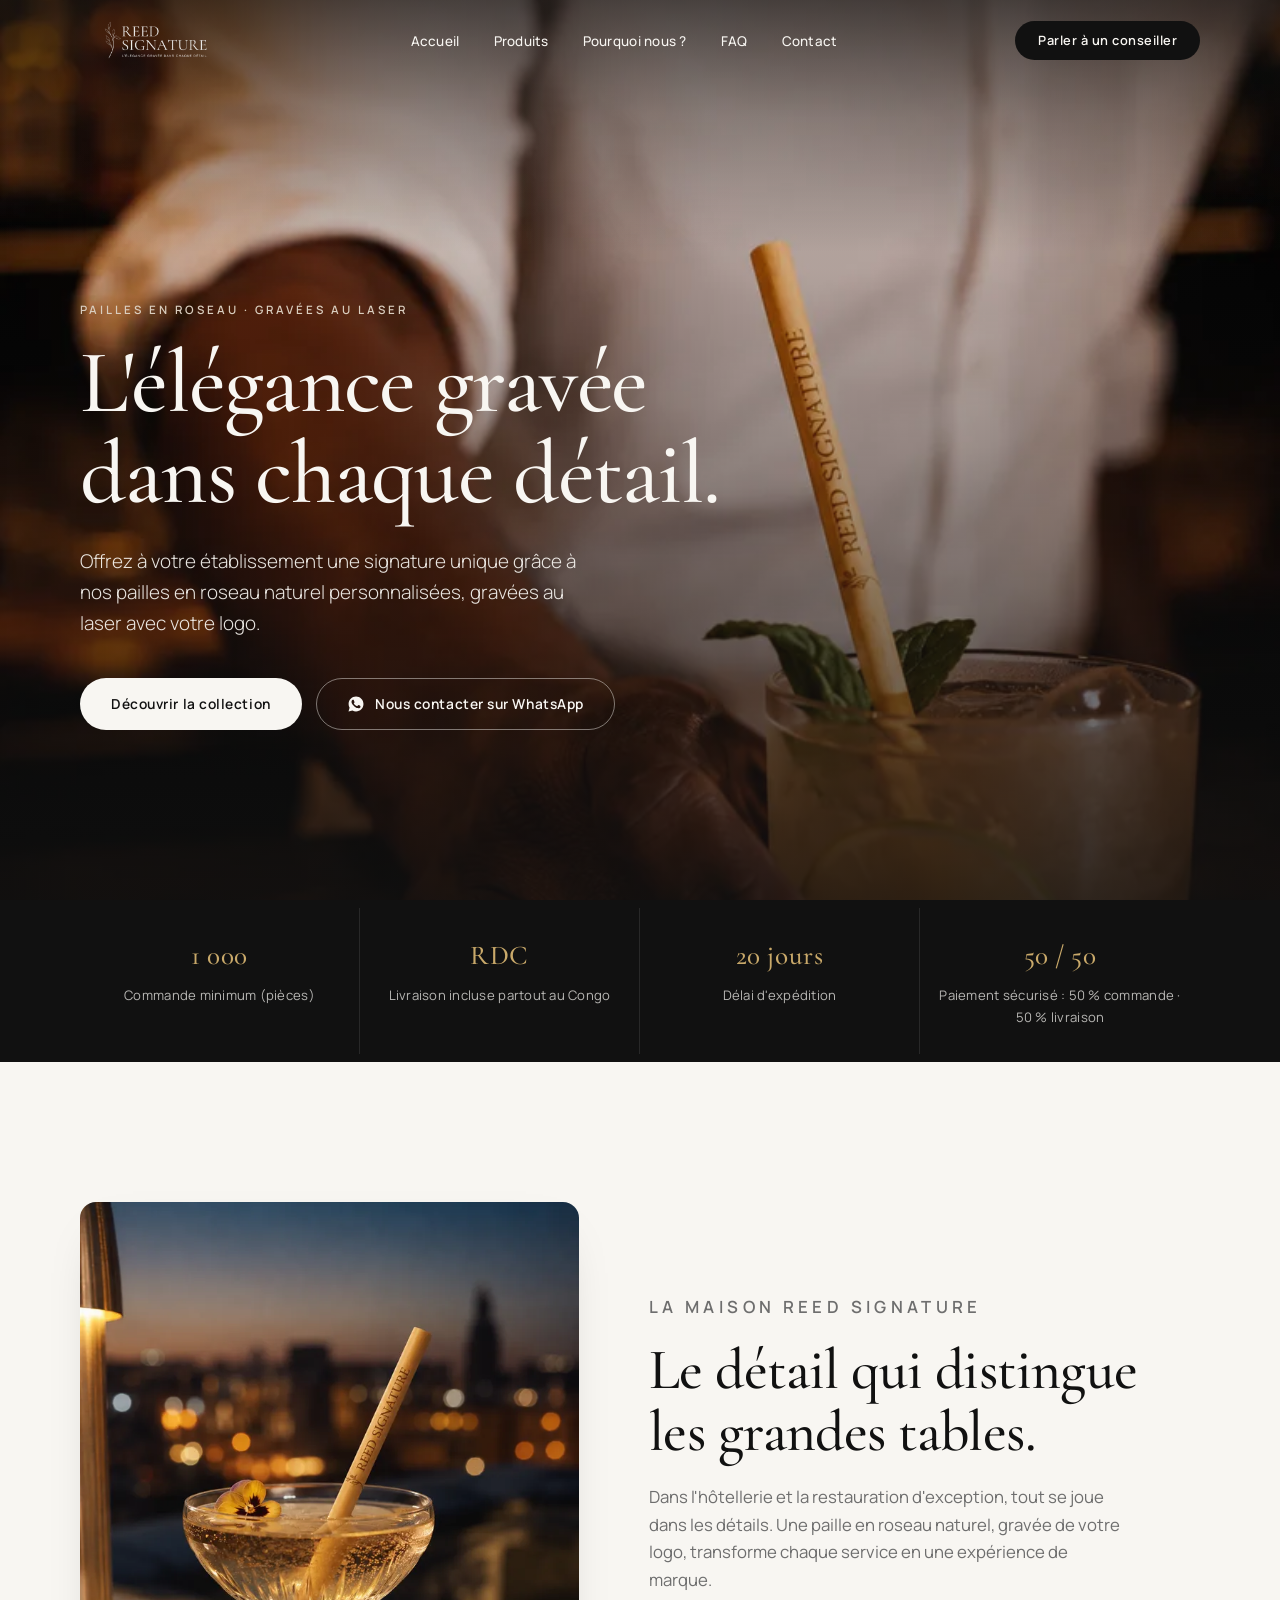
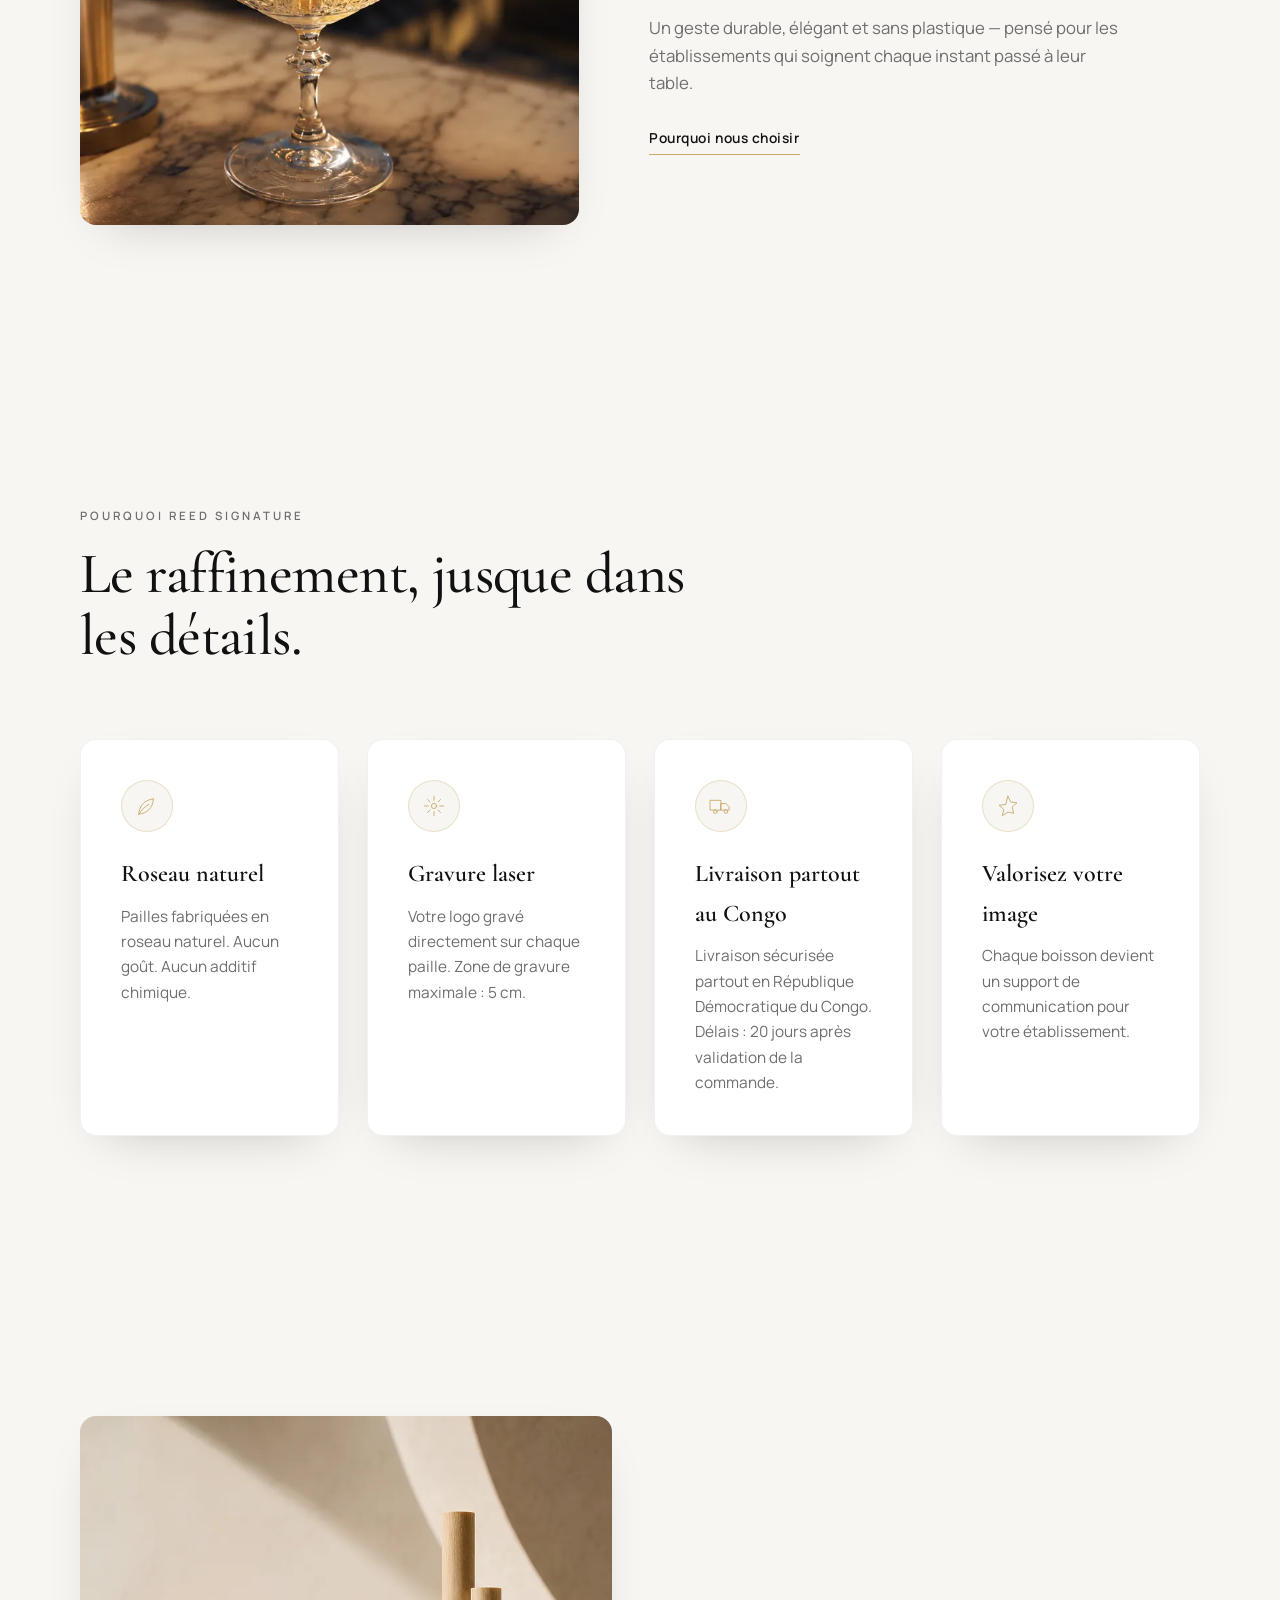
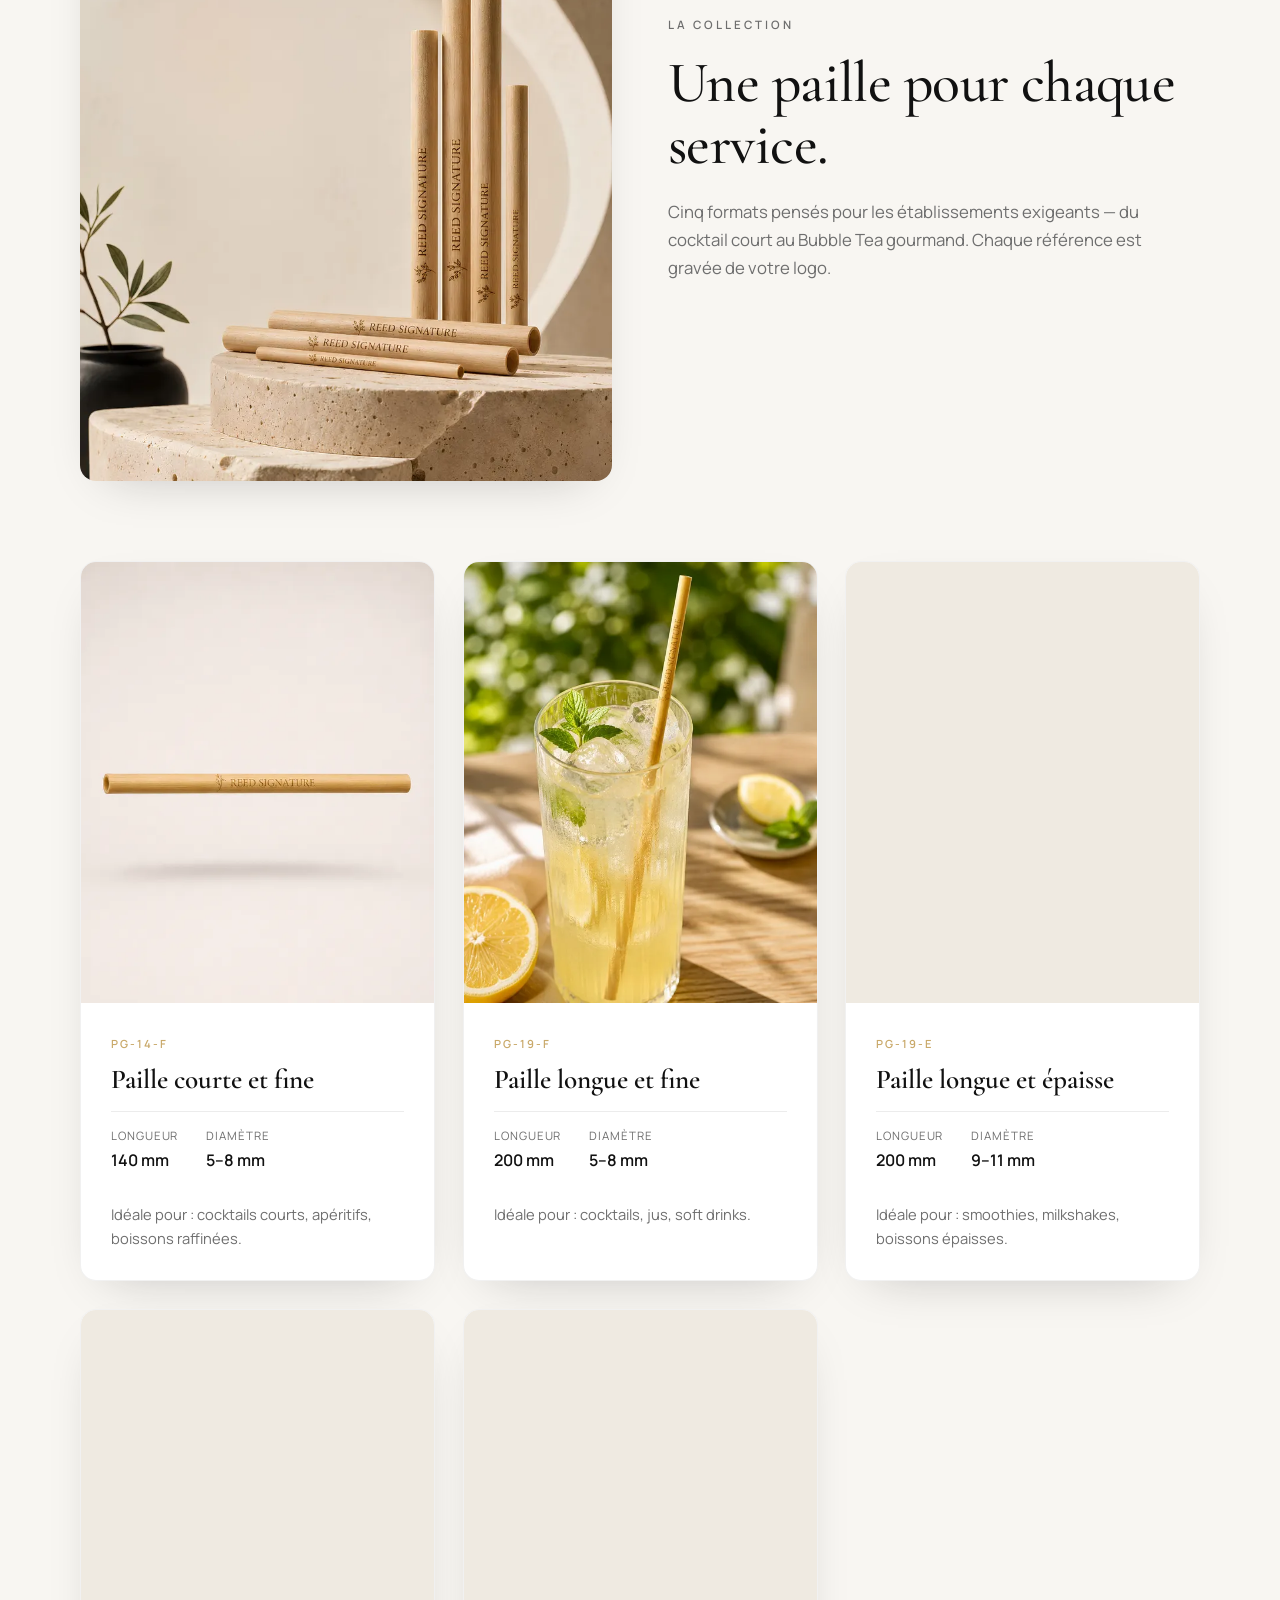
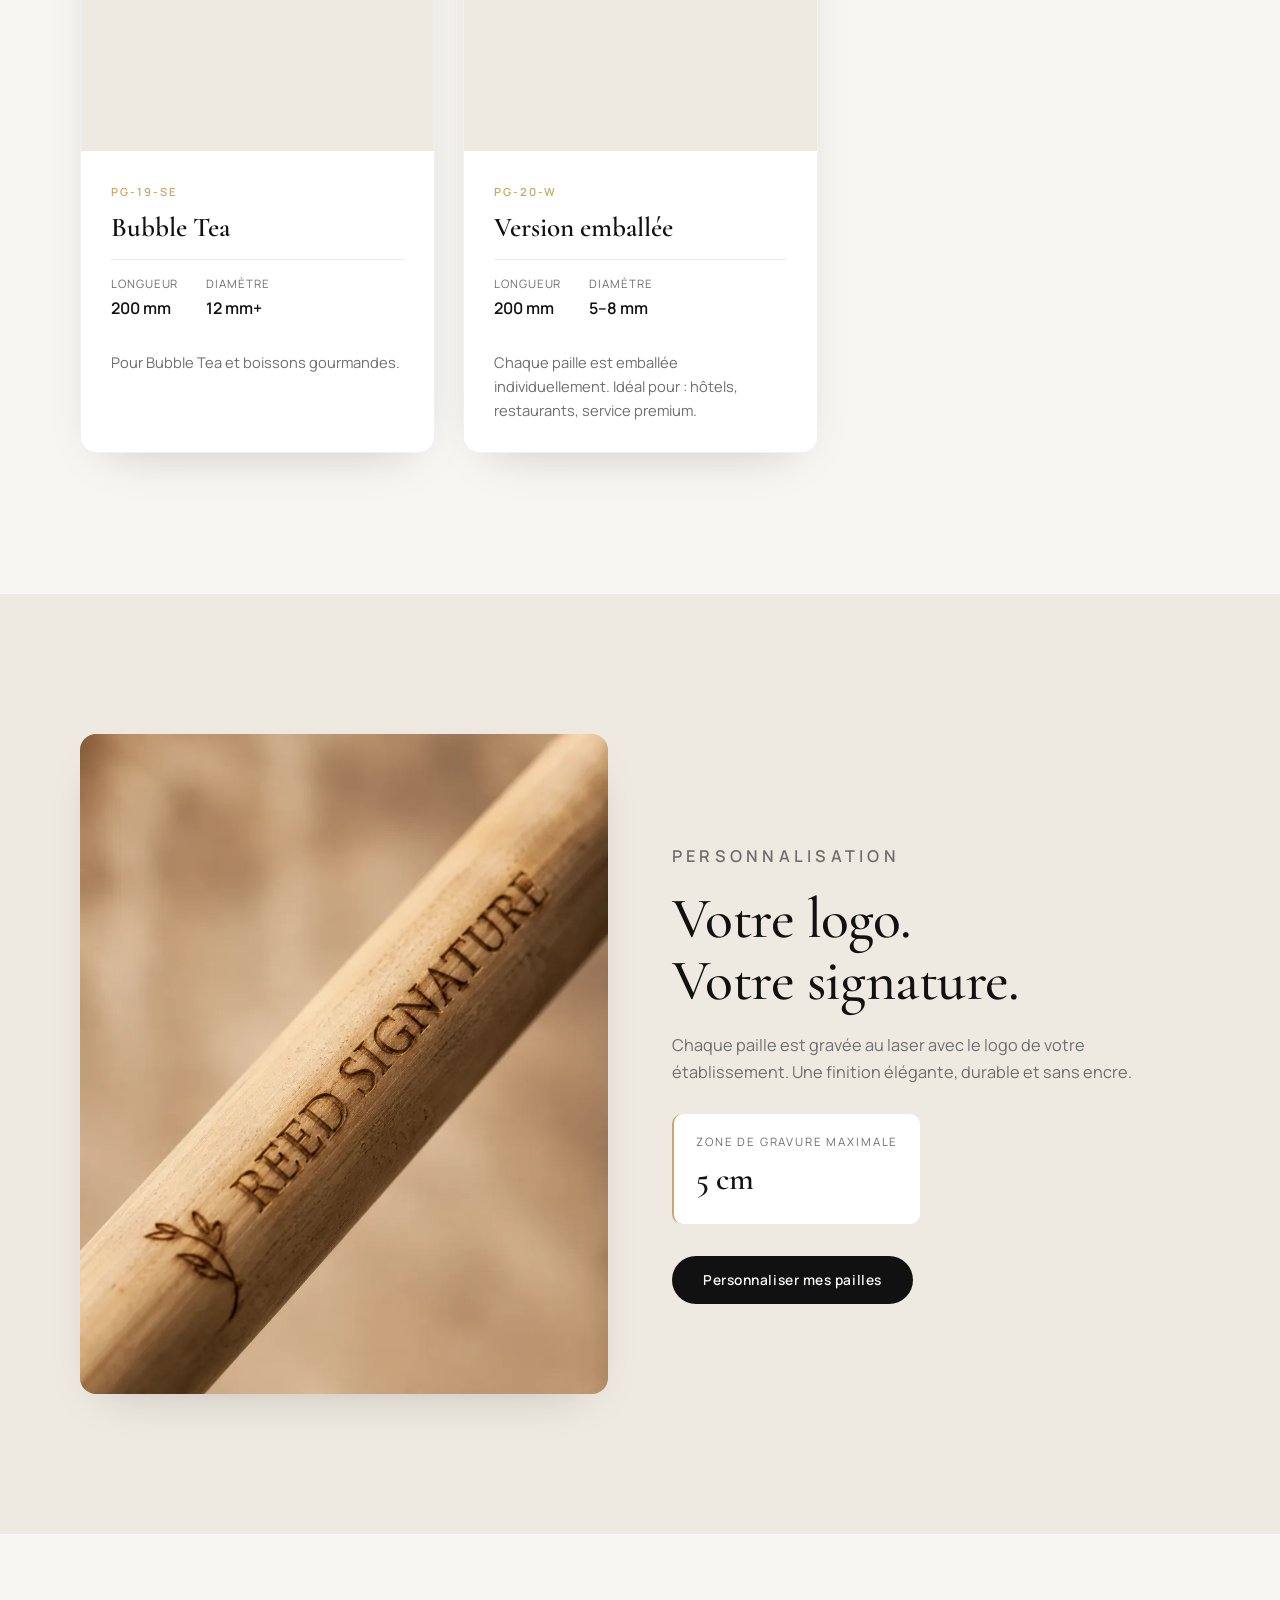
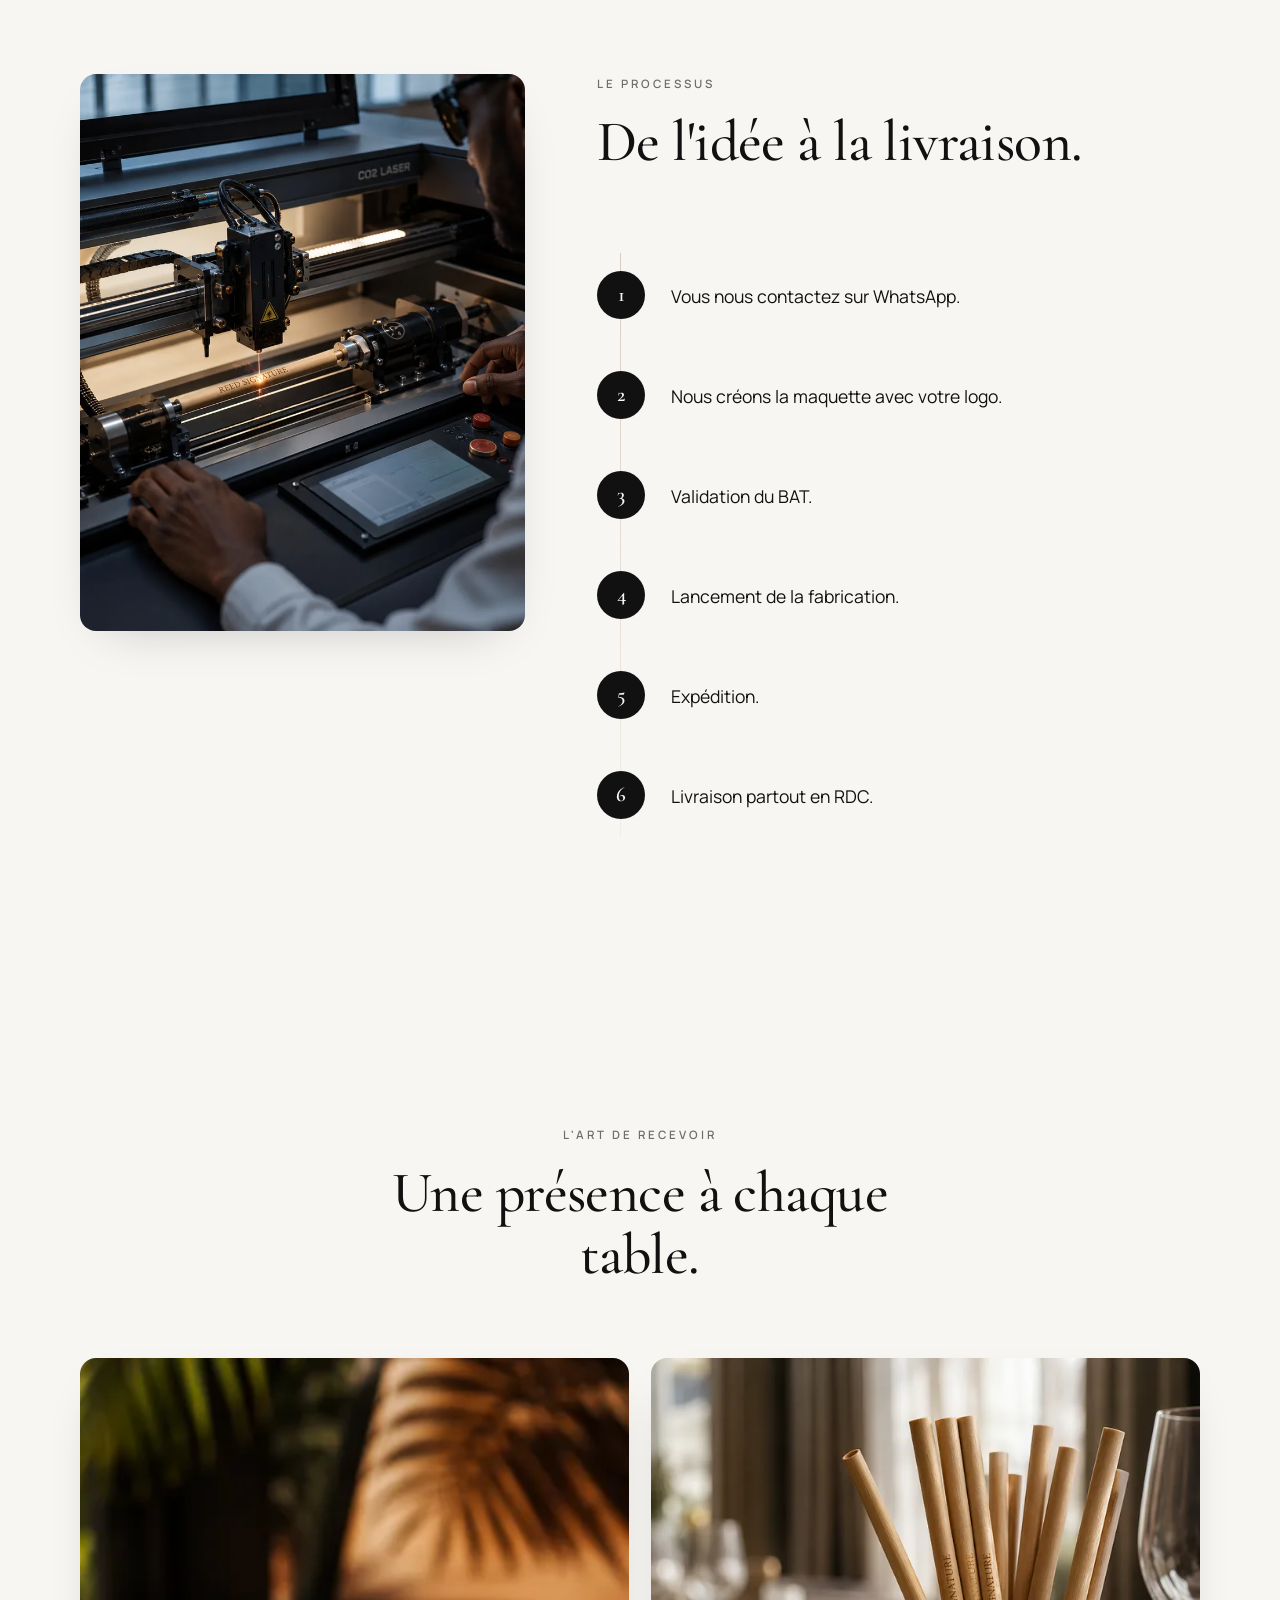
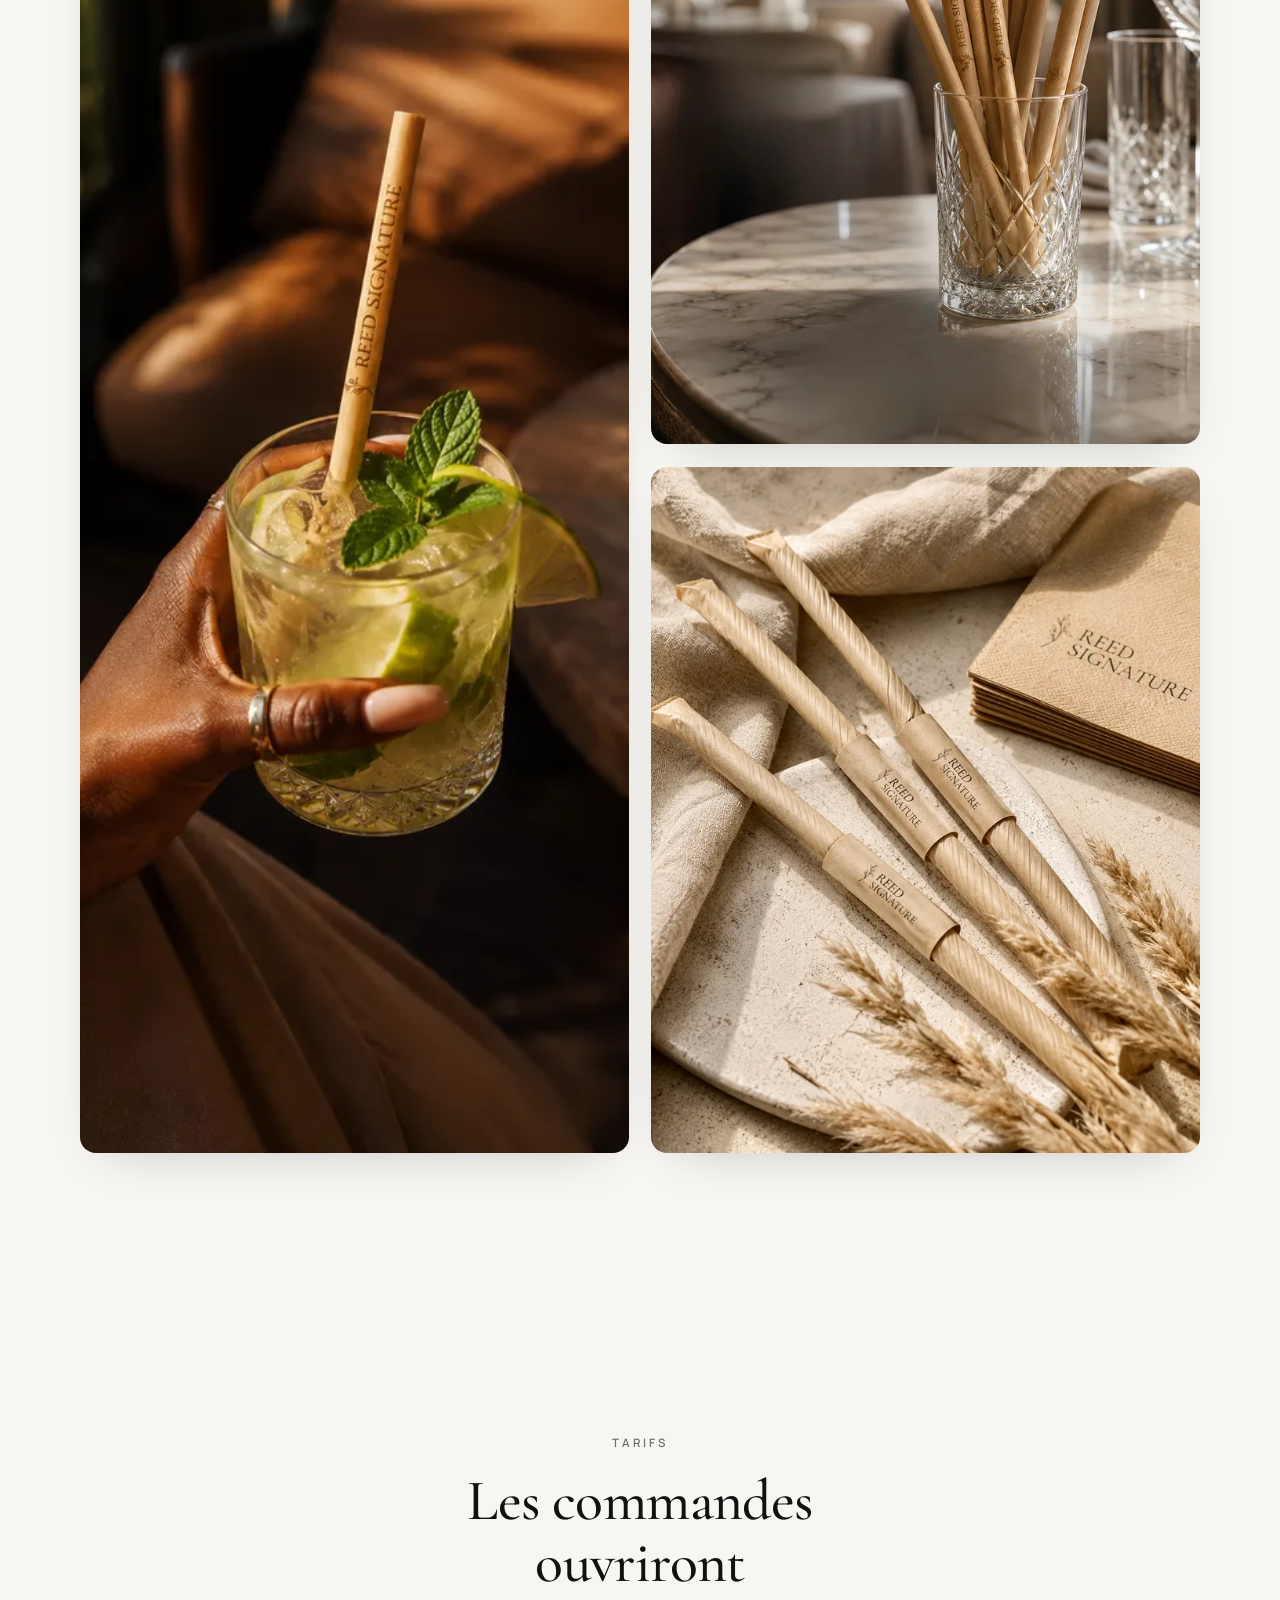
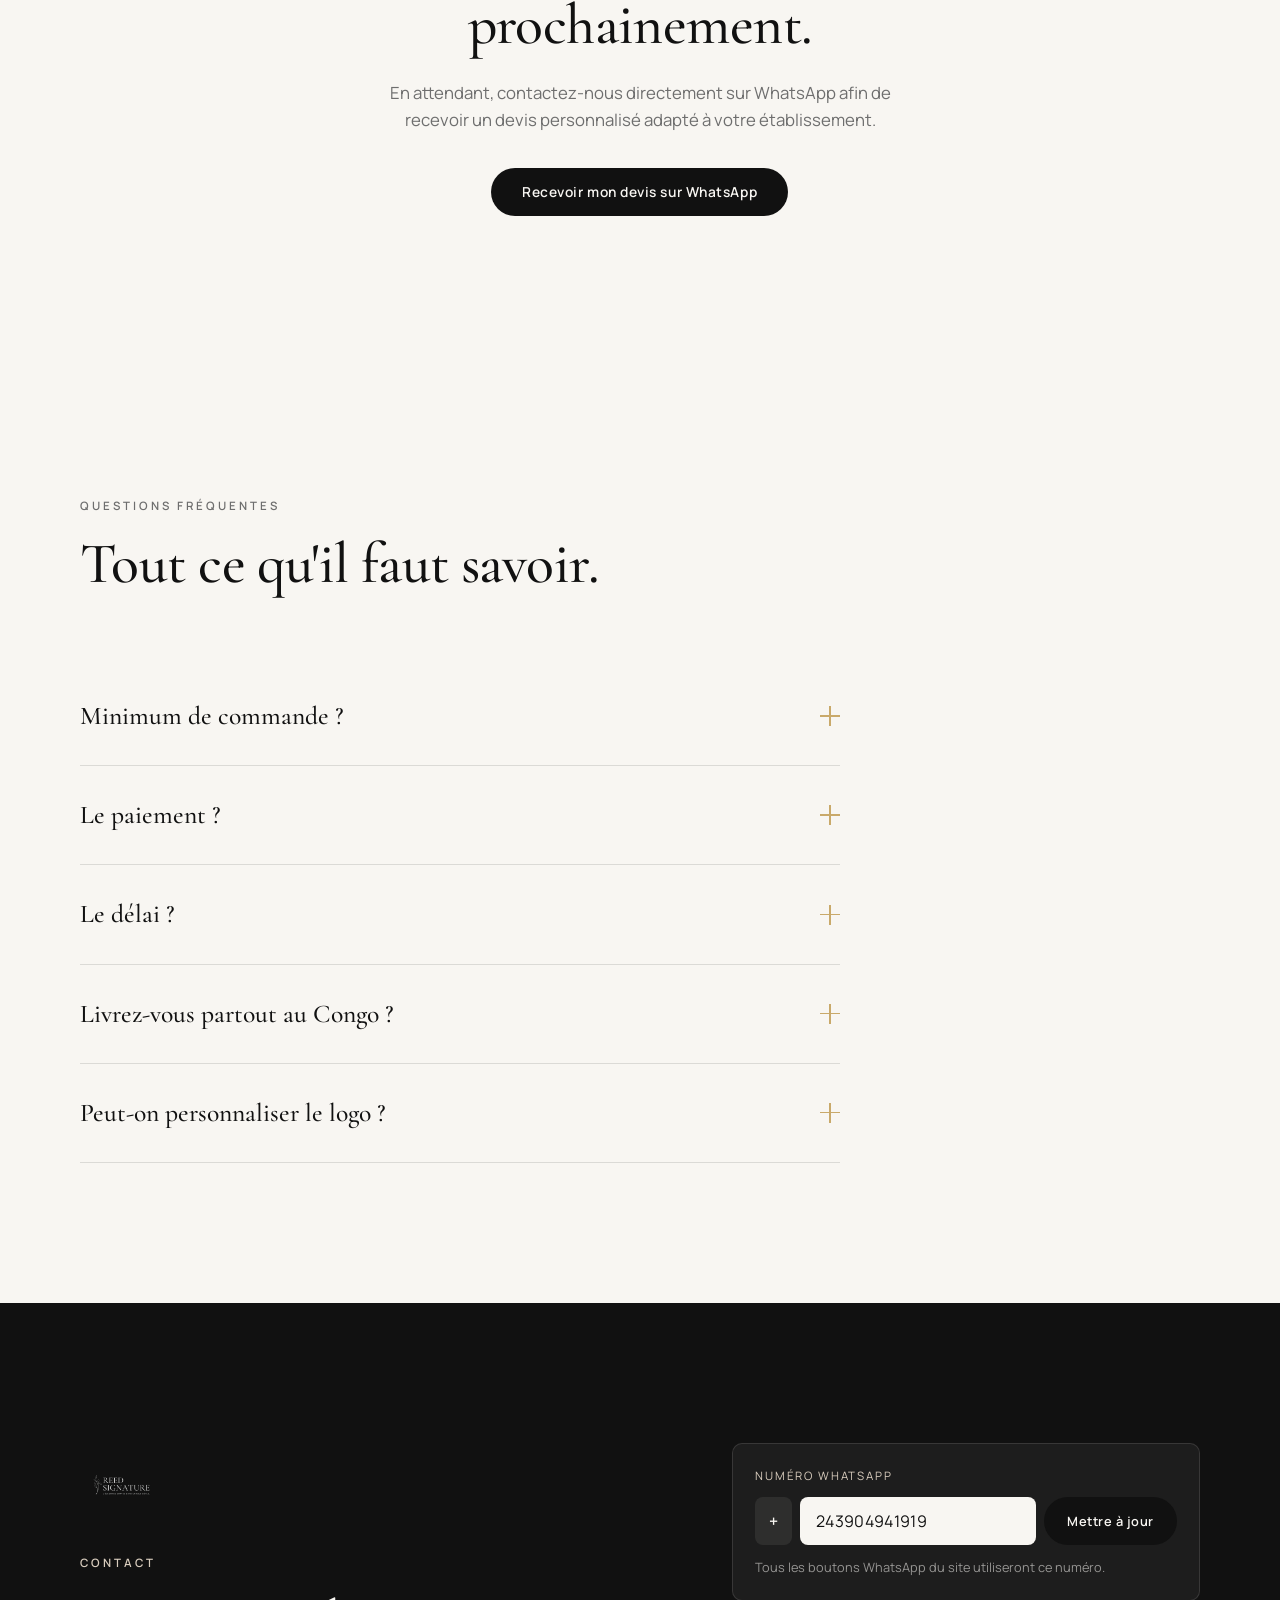
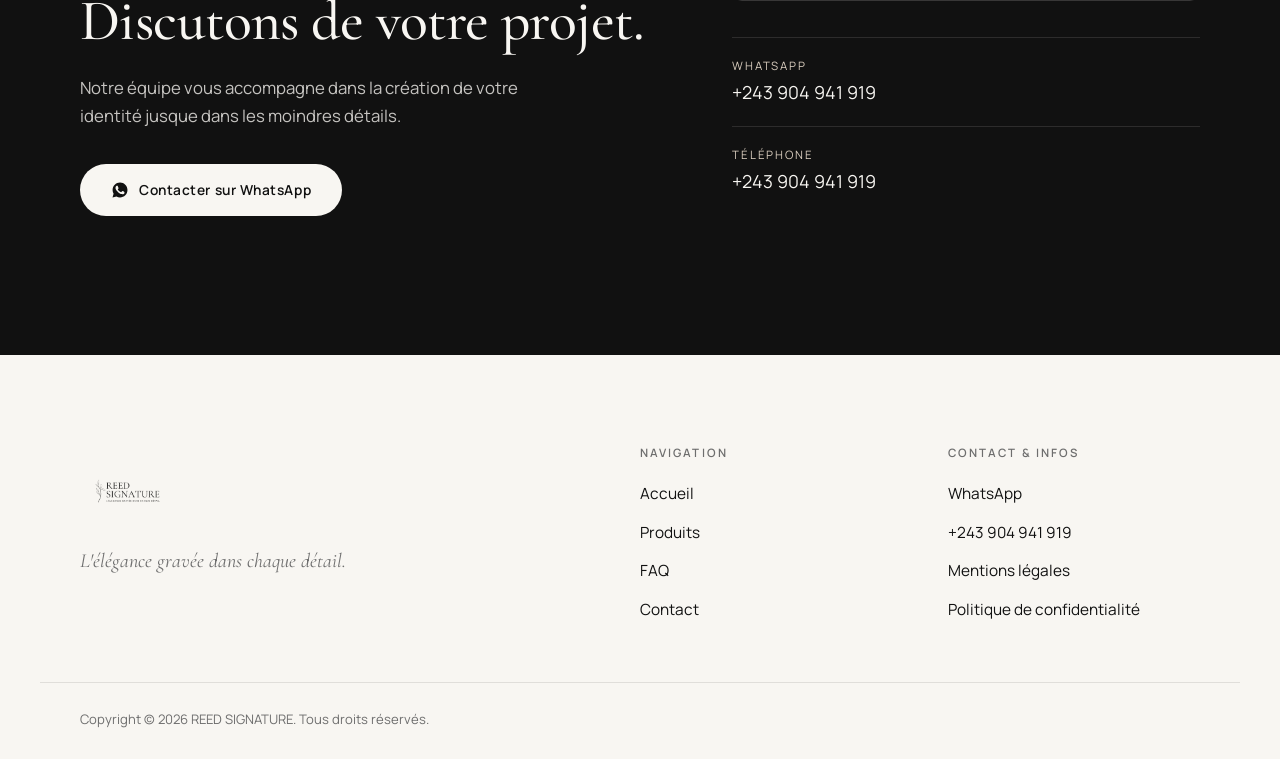
==== commit 47579be6: "REED SIGNATURE — landing page premium (mobile-first, WhatsApp, logo officiel) Co-Authored-By: Claude" ====
--- a/index.html
+++ b/index.html
@@ -8,20 +8,24 @@
   <title>REED SIGNATURE — Pailles en roseau personnalisées & gravées au laser</title>
   <meta name="description" content="Pailles en roseau naturel personnalisées et gravées au laser avec le logo de votre établissement. Pour hôtels, restaurants, bars, cafés et lounges. Livraison incluse partout en RDC, expédition sous 20 jours." />
   <meta name="author" content="REED SIGNATURE" />
-  <link rel="canonical" href="https://reedsignature.com/" />
+  <link rel="canonical" href="https://reed-signature.vercel.app/" />
+
+  <!-- Favicons -->
+  <link rel="icon" type="image/png" href="assets/favicon.png" />
+  <link rel="apple-touch-icon" href="assets/apple-touch-icon.png" />
 
   <!-- Open Graph -->
   <meta property="og:type" content="website" />
   <meta property="og:title" content="REED SIGNATURE — L'élégance gravée dans chaque détail" />
   <meta property="og:description" content="Pailles en roseau naturel personnalisées, gravées au laser avec votre logo. Une signature unique pour votre établissement." />
-  <meta property="og:image" content="assets/hero-cocktail.webp" />
+  <meta property="og:image" content="assets/luxe-champagne.webp" />
   <meta property="og:locale" content="fr_FR" />
   <meta name="twitter:card" content="summary_large_image" />
 
   <!-- Fonts : préconnexion + chargement non bloquant -->
   <link rel="preconnect" href="https://fonts.googleapis.com" />
   <link rel="preconnect" href="https://fonts.gstatic.com" crossorigin />
-  <link rel="preload" as="image" href="assets/hero-cocktail.webp" fetchpriority="high" />
+  <link rel="preload" as="image" href="assets/hero-service.webp" fetchpriority="high" />
   <link rel="stylesheet" href="https://fonts.googleapis.com/css2?family=Cormorant+Garamond:ital,wght@0,400;0,500;0,600;1,400&family=Manrope:wght@300;400;500;600;700&display=swap" media="print" onload="this.media='all'" />
   <noscript><link rel="stylesheet" href="https://fonts.googleapis.com/css2?family=Cormorant+Garamond:wght@400;500;600&family=Manrope:wght@300;400;500;600;700&display=swap" /></noscript>
 
@@ -36,7 +40,7 @@
     "description": "Pailles en roseau naturel personnalisées et gravées au laser pour établissements premium.",
     "slogan": "L'élégance gravée dans chaque détail.",
     "areaServed": "CD",
-    "image": "assets/hero-cocktail.webp"
+    "image": "assets/luxe-champagne.webp"
   }
   </script>
 </head>
@@ -44,16 +48,11 @@
   <a class="skip-link" href="#main">Aller au contenu</a>
 
   <!-- ====================== HEADER ====================== -->
-  <header class="site-header" id="header" data-reveal-skip>
+  <header class="site-header" id="header">
     <div class="container header-inner">
       <a href="#accueil" class="logo" aria-label="REED SIGNATURE — Accueil">
-        <span class="logo-mark" aria-hidden="true">
-          <svg viewBox="0 0 24 24" width="20" height="20" fill="none" stroke="currentColor" stroke-width="1.2" stroke-linecap="round" stroke-linejoin="round">
-            <path d="M5 20c0-7 4-13 13-15-1 9-6 14-13 15Z"/>
-            <path d="M5 20c2-4 5-7 9-9"/>
-          </svg>
-        </span>
-        <span class="logo-text">REED<span class="logo-sub">SIGNATURE</span></span>
+        <img class="logo-img logo-light" src="assets/logo-header-light.webp" alt="REED SIGNATURE" width="520" height="156" />
+        <img class="logo-img logo-dark" src="assets/logo-header-dark.webp" alt="REED SIGNATURE" width="520" height="156" aria-hidden="true" />
       </a>
 
       <nav class="nav" aria-label="Navigation principale">
@@ -72,7 +71,6 @@
         <span></span><span></span><span></span>
       </button>
     </div>
-
   </header>
 
   <!-- Menu mobile (hors du header : un backdrop-filter sur le header
@@ -95,12 +93,8 @@
     <!-- ====================== HERO ====================== -->
     <section class="hero" id="accueil">
       <div class="hero-media">
-        <img
-          src="assets/hero-cocktail.webp"
-          srcset="assets/hero-cocktail-800.webp 800w, assets/hero-cocktail.webp 1122w"
-          sizes="100vw"
-          alt="Cocktail premium servi avec une paille en roseau gravée REED SIGNATURE"
-          width="1122" height="1402" fetchpriority="high" decoding="async" />
+        <img src="assets/hero-service.webp" alt="Barman servant un cocktail avec une paille en roseau gravée REED SIGNATURE"
+             width="1024" height="1536" fetchpriority="high" decoding="async" />
         <div class="hero-overlay" aria-hidden="true"></div>
       </div>
 
@@ -131,6 +125,25 @@
       </div>
     </section>
 
+    <!-- ====================== MANIFESTE / ÉDITORIAL ====================== -->
+    <section class="section editorial">
+      <div class="container editorial-grid">
+        <figure class="editorial-media" data-reveal>
+          <img src="assets/luxe-champagne.webp" srcset="assets/luxe-champagne-700.webp 700w, assets/luxe-champagne.webp 1086w" sizes="(max-width: 920px) 100vw, 46vw"
+               alt="Coupe de champagne avec paille gravée REED SIGNATURE sur un rooftop au crépuscule" width="1086" height="1448" loading="lazy" decoding="async" />
+        </figure>
+        <div class="editorial-text" data-reveal>
+          <p class="eyebrow">La maison REED SIGNATURE</p>
+          <h2 class="section-title">Le détail qui distingue<br>les grandes tables.</h2>
+          <p>Dans l'hôtellerie et la restauration d'exception, tout se joue dans les détails. Une paille
+            en roseau naturel, gravée de votre logo, transforme chaque service en une expérience de marque.</p>
+          <p>Un geste durable, élégant et sans plastique — pensé pour les établissements qui soignent
+            chaque instant passé à leur table.</p>
+          <a href="#pourquoi" class="link-underline">Pourquoi nous choisir</a>
+        </div>
+      </div>
+    </section>
+
     <!-- ====================== POURQUOI ====================== -->
     <section class="section pourquoi" id="pourquoi">
       <div class="container">
@@ -178,16 +191,22 @@
     <!-- ====================== PRODUITS ====================== -->
     <section class="section produits" id="produits">
       <div class="container">
-        <header class="section-head" data-reveal>
-          <p class="eyebrow">La collection</p>
-          <h2 class="section-title">Une paille pour chaque service.</h2>
-          <p class="section-lead">Cinq formats pensés pour les établissements exigeants — du cocktail court au Bubble Tea gourmand.</p>
-        </header>
+        <div class="produits-intro">
+          <figure class="produits-hero" data-reveal>
+            <img src="assets/collection.webp" srcset="assets/collection-800.webp 800w, assets/collection.webp 1080w" sizes="(max-width: 920px) 100vw, 50vw"
+                 alt="La collection complète de pailles en roseau REED SIGNATURE sur socle en travertin" width="1080" height="1350" loading="lazy" decoding="async" />
+          </figure>
+          <header class="section-head produits-head" data-reveal>
+            <p class="eyebrow">La collection</p>
+            <h2 class="section-title">Une paille pour chaque service.</h2>
+            <p class="section-lead">Cinq formats pensés pour les établissements exigeants — du cocktail court au Bubble Tea gourmand. Chaque référence est gravée de votre logo.</p>
+          </header>
+        </div>
 
         <div class="card-grid products">
           <article class="product-card" data-reveal>
             <div class="product-media">
-              <img src="assets/paille-seule-600.webp" srcset="assets/paille-seule-600.webp 600w, assets/paille-seule-1000.webp 1000w" sizes="(max-width: 720px) 100vw, 33vw" alt="Paille en roseau courte et fine gravée REED SIGNATURE" width="1122" height="1402" loading="lazy" decoding="async" />
+              <img src="assets/prod-courte-600.webp" srcset="assets/prod-courte-600.webp 600w, assets/prod-courte-1000.webp 1000w" sizes="(max-width: 720px) 100vw, 33vw" alt="Paille en roseau courte et fine gravée REED SIGNATURE" width="1122" height="1402" loading="lazy" decoding="async" />
             </div>
             <div class="product-body">
               <span class="product-ref">PG-14-F</span>
@@ -202,7 +221,7 @@
 
           <article class="product-card" data-reveal>
             <div class="product-media">
-              <img src="assets/hero-cocktail-800.webp" srcset="assets/hero-cocktail-800.webp 800w, assets/hero-cocktail.webp 1122w" sizes="(max-width: 720px) 100vw, 33vw" alt="Paille en roseau longue et fine dans un cocktail rafraîchissant" width="1122" height="1402" loading="lazy" decoding="async" />
+              <img src="assets/prod-longue-fine-600.webp" srcset="assets/prod-longue-fine-600.webp 600w, assets/prod-longue-fine-1000.webp 1000w" sizes="(max-width: 720px) 100vw, 33vw" alt="Paille en roseau longue et fine dans un cocktail rafraîchissant" width="1122" height="1402" loading="lazy" decoding="async" />
             </div>
             <div class="product-body">
               <span class="product-ref">PG-19-F</span>
@@ -217,7 +236,7 @@
 
           <article class="product-card" data-reveal>
             <div class="product-media">
-              <img src="assets/smoothie-mangue-600.webp" srcset="assets/smoothie-mangue-600.webp 600w, assets/smoothie-mangue-1000.webp 1000w" sizes="(max-width: 720px) 100vw, 33vw" alt="Paille en roseau longue et épaisse dans un smoothie à la mangue" width="1122" height="1402" loading="lazy" decoding="async" />
+              <img src="assets/prod-epaisse-600.webp" srcset="assets/prod-epaisse-600.webp 600w, assets/prod-epaisse-1000.webp 1000w" sizes="(max-width: 720px) 100vw, 33vw" alt="Paille en roseau longue et épaisse dans un smoothie à la mangue" width="1122" height="1402" loading="lazy" decoding="async" />
             </div>
             <div class="product-body">
               <span class="product-ref">PG-19-E</span>
@@ -232,7 +251,7 @@
 
           <article class="product-card" data-reveal>
             <div class="product-media">
-              <img src="assets/bubble-tea-600.webp" srcset="assets/bubble-tea-600.webp 600w, assets/bubble-tea-1000.webp 1000w" sizes="(max-width: 720px) 100vw, 33vw" alt="Paille en roseau large pour Bubble Tea gravée REED SIGNATURE" width="1122" height="1402" loading="lazy" decoding="async" />
+              <img src="assets/prod-bubble-600.webp" srcset="assets/prod-bubble-600.webp 600w, assets/prod-bubble-1000.webp 1000w" sizes="(max-width: 720px) 100vw, 33vw" alt="Paille en roseau large pour Bubble Tea gravée REED SIGNATURE" width="1122" height="1402" loading="lazy" decoding="async" />
             </div>
             <div class="product-body">
               <span class="product-ref">PG-19-SE</span>
@@ -247,7 +266,7 @@
 
           <article class="product-card" data-reveal>
             <div class="product-media">
-              <img src="assets/paille-emballee-600.webp" srcset="assets/paille-emballee-600.webp 600w, assets/paille-emballee-1000.webp 1000w" sizes="(max-width: 720px) 100vw, 33vw" alt="Paille en roseau emballée individuellement avec bandeau REED SIGNATURE" width="1122" height="1402" loading="lazy" decoding="async" />
+              <img src="assets/prod-emballee-600.webp" srcset="assets/prod-emballee-600.webp 600w, assets/prod-emballee-1000.webp 1000w" sizes="(max-width: 720px) 100vw, 33vw" alt="Paille en roseau emballée individuellement avec bandeau REED SIGNATURE" width="1122" height="1402" loading="lazy" decoding="async" />
             </div>
             <div class="product-body">
               <span class="product-ref">PG-20-W</span>
@@ -267,7 +286,8 @@
     <section class="section personnalisation" id="personnalisation">
       <div class="container perso-grid">
         <figure class="perso-media" data-reveal>
-          <img src="assets/editorial-trio.webp" srcset="assets/editorial-trio-800.webp 800w, assets/editorial-trio.webp 1122w" sizes="(max-width: 920px) 100vw, 50vw" alt="Gros plan sur la gravure laser du logo REED SIGNATURE sur des pailles en roseau" width="1122" height="1402" loading="lazy" decoding="async" />
+          <img src="assets/gravure-macro.webp" srcset="assets/gravure-macro-800.webp 800w, assets/gravure-macro.webp 1122w" sizes="(max-width: 920px) 100vw, 50vw"
+               alt="Gros plan macro sur la gravure laser du logo REED SIGNATURE sur une paille en roseau" width="1122" height="1402" loading="lazy" decoding="async" />
         </figure>
         <div class="perso-text" data-reveal>
           <p class="eyebrow">Personnalisation</p>
@@ -281,20 +301,51 @@
 
     <!-- ====================== PROCESSUS ====================== -->
     <section class="section processus" id="processus">
+      <div class="container processus-grid">
+        <div class="processus-visual" data-reveal>
+          <figure class="processus-media">
+            <img src="assets/laser.webp" srcset="assets/laser-800.webp 800w, assets/laser.webp 1122w" sizes="(max-width: 920px) 100vw, 45vw"
+                 alt="Machine de gravure laser CO2 gravant REED SIGNATURE sur une paille en roseau" width="1122" height="1402" loading="lazy" decoding="async" />
+          </figure>
+        </div>
+        <div class="processus-content">
+          <header class="section-head" data-reveal>
+            <p class="eyebrow">Le processus</p>
+            <h2 class="section-title">De l'idée à la livraison.</h2>
+          </header>
+          <ol class="timeline">
+            <li class="timeline-step" data-reveal><span class="step-num">1</span><p>Vous nous contactez sur WhatsApp.</p></li>
+            <li class="timeline-step" data-reveal><span class="step-num">2</span><p>Nous créons la maquette avec votre logo.</p></li>
+            <li class="timeline-step" data-reveal><span class="step-num">3</span><p>Validation du BAT.</p></li>
+            <li class="timeline-step" data-reveal><span class="step-num">4</span><p>Lancement de la fabrication.</p></li>
+            <li class="timeline-step" data-reveal><span class="step-num">5</span><p>Expédition.</p></li>
+            <li class="timeline-step" data-reveal><span class="step-num">6</span><p>Livraison partout en RDC.</p></li>
+          </ol>
+        </div>
+      </div>
+    </section>
+
+    <!-- ====================== GALERIE LIFESTYLE ====================== -->
+    <section class="section gallery" id="galerie">
       <div class="container">
-        <header class="section-head" data-reveal>
-          <p class="eyebrow">Le processus</p>
-          <h2 class="section-title">De l'idée à la livraison.</h2>
+        <header class="section-head center" data-reveal>
+          <p class="eyebrow">L'art de recevoir</p>
+          <h2 class="section-title">Une présence à chaque table.</h2>
         </header>
-
-        <ol class="timeline">
-          <li class="timeline-step" data-reveal><span class="step-num">1</span><p>Vous nous contactez sur WhatsApp.</p></li>
-          <li class="timeline-step" data-reveal><span class="step-num">2</span><p>Nous créons la maquette avec votre logo.</p></li>
-          <li class="timeline-step" data-reveal><span class="step-num">3</span><p>Validation du BAT.</p></li>
-          <li class="timeline-step" data-reveal><span class="step-num">4</span><p>Lancement de la fabrication.</p></li>
-          <li class="timeline-step" data-reveal><span class="step-num">5</span><p>Expédition.</p></li>
-          <li class="timeline-step" data-reveal><span class="step-num">6</span><p>Livraison partout en RDC.</p></li>
-        </ol>
+        <div class="gallery-grid">
+          <figure class="gallery-item tall" data-reveal>
+            <img src="assets/lounge.webp" srcset="assets/lounge-700.webp 700w, assets/lounge.webp 1024w" sizes="(max-width: 720px) 100vw, 40vw"
+                 alt="Cocktail servi avec une paille gravée REED SIGNATURE dans un lounge" width="1024" height="1536" loading="lazy" decoding="async" />
+          </figure>
+          <figure class="gallery-item" data-reveal>
+            <img src="assets/restaurant.webp" srcset="assets/restaurant-700.webp 700w, assets/restaurant.webp 1080w" sizes="(max-width: 720px) 100vw, 40vw"
+                 alt="Pailles en roseau gravées présentées dans un verre en cristal au restaurant" width="1080" height="1350" loading="lazy" decoding="async" />
+          </figure>
+          <figure class="gallery-item" data-reveal>
+            <img src="assets/trio.webp" srcset="assets/trio-700.webp 700w, assets/trio.webp 1122w" sizes="(max-width: 720px) 100vw, 40vw"
+                 alt="Trois pailles en roseau gravées REED SIGNATURE disposées sur du lin" width="1122" height="1402" loading="lazy" decoding="async" />
+          </figure>
+        </div>
       </div>
     </section>
 
@@ -348,6 +399,7 @@
     <section class="section contact" id="contact">
       <div class="container contact-inner">
         <div class="contact-lead" data-reveal>
+          <img class="contact-logo" src="assets/logo-full-light.webp" alt="REED SIGNATURE" width="620" height="620" loading="lazy" />
           <p class="eyebrow light">Contact</p>
           <h2 class="section-title">Discutons de votre projet.</h2>
           <p class="contact-text">
@@ -371,7 +423,7 @@
             <div class="wa-config-row">
               <span class="wa-prefix">+</span>
               <input type="tel" id="waNumber" inputmode="numeric" autocomplete="off"
-                     placeholder="243000000000" aria-describedby="waHint" />
+                     placeholder="243904941919" aria-describedby="waHint" />
               <button type="button" id="waUpdate" class="btn btn-dark btn-sm">Mettre à jour</button>
             </div>
             <p class="wa-hint" id="waHint">Tous les boutons WhatsApp du site utiliseront ce numéro.</p>
@@ -379,20 +431,12 @@
 
           <ul class="contact-list">
             <li>
-              <span class="contact-label">Téléphone</span>
-              <a id="contactPhone" href="tel:+243000000000">+243 000 000 000</a>
+              <span class="contact-label">WhatsApp</span>
+              <a href="#" data-wa>+243 904 941 919</a>
             </li>
             <li>
-              <span class="contact-label">E-mail</span>
-              <a href="mailto:contact@reedsignature.com">contact@reedsignature.com</a>
-            </li>
-            <li>
-              <span class="contact-label">Instagram</span>
-              <a href="https://instagram.com/reedsignature" target="_blank" rel="noopener">@reedsignature</a>
-            </li>
-            <li>
-              <span class="contact-label">LinkedIn</span>
-              <a href="https://www.linkedin.com/company/reedsignature" target="_blank" rel="noopener">REED SIGNATURE</a>
+              <span class="contact-label">Téléphone</span>
+              <a id="contactPhone" href="tel:+243904941919">+243 904 941 919</a>
             </li>
           </ul>
         </div>
@@ -404,7 +448,7 @@
   <footer class="site-footer">
     <div class="container footer-grid">
       <div class="footer-brand">
-        <span class="logo-text footer-logo">REED<span class="logo-sub">SIGNATURE</span></span>
+        <img class="footer-logo-img" src="assets/logo-full-dark.webp" alt="REED SIGNATURE" width="620" height="620" loading="lazy" />
         <p class="footer-tagline">L'élégance gravée dans chaque détail.</p>
       </div>
 
@@ -418,11 +462,11 @@
         </ul>
       </nav>
 
-      <nav class="footer-nav" aria-label="Réseaux et liens">
-        <h3>Suivez-nous</h3>
+      <nav class="footer-nav" aria-label="Contact et informations">
+        <h3>Contact & infos</h3>
         <ul>
-          <li><a href="https://instagram.com/reedsignature" target="_blank" rel="noopener">Instagram</a></li>
           <li><a href="#contact" data-wa>WhatsApp</a></li>
+          <li><a href="tel:+243904941919">+243 904 941 919</a></li>
           <li><a href="#mentions">Mentions légales</a></li>
           <li><a href="#confidentialite">Politique de confidentialité</a></li>
         </ul>
--- a/styles.css
+++ b/styles.css
@@ -131,12 +131,15 @@
 }
 .header-inner { display: flex; align-items: center; justify-content: space-between; gap: 20px; min-height: 64px; }
 
-.logo { display: inline-flex; align-items: center; gap: 10px; color: var(--blanc); transition: color .5s var(--ease); }
-.site-header.scrolled .logo,
-.site-header.solid .logo { color: var(--noir); }
-.logo-mark { display: inline-flex; color: var(--champagne); }
-.logo-text { font-family: var(--font-title); font-weight: 600; font-size: 1.18rem; letter-spacing: 0.12em; line-height: 1; }
-.logo-sub { display: block; font-size: 0.5rem; letter-spacing: 0.42em; font-family: var(--font-body); font-weight: 600; margin-top: 3px; opacity: .85; }
+.logo { position: relative; display: inline-flex; align-items: center; height: 46px; }
+.logo-img { height: 46px; width: auto; display: block; transition: opacity .5s var(--ease); }
+.logo-dark { position: absolute; left: 0; top: 0; opacity: 0; }
+/* Sur fond sombre (hero) : logo blanc. Header condensé ou menu ouvert : logo noir. */
+.site-header.scrolled .logo-light { opacity: 0; }
+.site-header.scrolled .logo-dark { opacity: 1; }
+.nav-open .logo-light { opacity: 0; }
+.nav-open .logo-dark { opacity: 1; }
+@media (max-width: 480px) { .logo, .logo-img { height: 40px; } }
 
 .nav { display: none; }
 .nav-list { display: flex; gap: 34px; }
@@ -194,11 +197,12 @@
   color: var(--blanc); overflow: hidden;
 }
 .hero-media { position: absolute; inset: 0; z-index: -1; }
-.hero-media img { width: 100%; height: 100%; object-fit: cover; object-position: 50% 35%; }
+.hero-media img { width: 100%; height: 100%; object-fit: cover; object-position: 50% 42%; }
 .hero-overlay {
   position: absolute; inset: 0;
   background:
-    linear-gradient(to top, rgba(17,17,17,0.72) 0%, rgba(17,17,17,0.30) 42%, rgba(17,17,17,0.12) 70%, rgba(17,17,17,0.28) 100%);
+    linear-gradient(to bottom, rgba(17,17,17,0.68) 0%, rgba(17,17,17,0.30) 13%, rgba(17,17,17,0) 28%),
+    linear-gradient(to top, rgba(17,17,17,0.82) 0%, rgba(17,17,17,0.42) 40%, rgba(17,17,17,0.18) 70%, rgba(17,17,17,0.14) 100%);
 }
 .hero-content { position: relative; }
 .hero-eyebrow { color: var(--sable); }
@@ -375,9 +379,8 @@
    ============================================================ */
 .site-footer { background: var(--blanc); padding-block: clamp(56px, 8vw, 88px) 28px; }
 .footer-grid { display: grid; grid-template-columns: 1fr; gap: 44px; padding-bottom: 48px; border-bottom: 1px solid rgba(17,17,17,0.1); }
-.footer-logo { font-size: 1.5rem; }
-.footer-logo .logo-sub { letter-spacing: 0.4em; }
-.footer-tagline { font-family: var(--font-title); font-style: italic; font-size: 1.25rem; color: var(--gris); margin-top: 14px; }
+.footer-logo-img { height: 96px; width: auto; }
+.footer-tagline { font-family: var(--font-title); font-style: italic; font-size: 1.25rem; color: var(--gris); margin-top: 6px; }
 .footer-nav h3 { font-size: 0.72rem; letter-spacing: 0.18em; text-transform: uppercase; color: var(--gris); font-weight: 600; margin-bottom: 18px; }
 .footer-nav li { margin-bottom: 12px; }
 .footer-nav a { font-size: 0.96rem; transition: color .4s var(--ease); position: relative; }
@@ -400,6 +403,46 @@
 .wa-float:hover { transform: scale(1.08); box-shadow: 0 18px 36px -8px rgba(37,211,102,0.7); }
 
 /* ============================================================
+   ÉLÉMENTS ÉDITORIAUX
+   ============================================================ */
+.link-underline {
+  display: inline-block; margin-top: 30px; font-weight: 600; font-size: 0.86rem;
+  letter-spacing: 0.04em; padding-bottom: 4px; border-bottom: 1px solid var(--champagne);
+  transition: color .4s var(--ease), border-color .4s var(--ease);
+}
+.link-underline:hover { color: var(--champagne); }
+.section-head.center { margin-inline: auto; text-align: center; }
+
+/* MANIFESTE / ÉDITORIAL */
+.editorial-grid { display: grid; grid-template-columns: 1fr; gap: clamp(32px, 6vw, 70px); align-items: center; }
+.editorial-media { border-radius: var(--radius-lg); overflow: hidden; box-shadow: var(--shadow-soft); }
+.editorial-media img { width: 100%; aspect-ratio: 4 / 5; object-fit: cover; }
+.editorial-text p { color: var(--gris); margin-top: 20px; font-size: 1.05rem; max-width: 48ch; }
+
+/* INTRO PRODUITS */
+.produits-intro {
+  display: grid; grid-template-columns: 1fr; gap: clamp(28px, 5vw, 56px);
+  align-items: center; margin-bottom: clamp(44px, 7vw, 80px);
+}
+.produits-hero { border-radius: var(--radius-lg); overflow: hidden; box-shadow: var(--shadow-soft); }
+.produits-hero img { width: 100%; aspect-ratio: 4 / 5; object-fit: cover; }
+.produits-head { margin-bottom: 0; }
+
+/* PROCESSUS */
+.processus-grid { display: grid; grid-template-columns: 1fr; gap: clamp(36px, 6vw, 72px); align-items: start; }
+.processus-media { border-radius: var(--radius-lg); overflow: hidden; box-shadow: var(--shadow-soft); }
+.processus-media img { width: 100%; aspect-ratio: 4 / 5; object-fit: cover; }
+
+/* GALERIE LIFESTYLE */
+.gallery-grid { display: grid; grid-template-columns: 1fr; gap: clamp(14px, 2.5vw, 22px); }
+.gallery-item { border-radius: var(--radius-lg); overflow: hidden; box-shadow: var(--shadow-soft); }
+.gallery-item img { width: 100%; height: 100%; object-fit: cover; aspect-ratio: 4 / 5; transition: transform 1.2s var(--ease); }
+.gallery-item:hover img { transform: scale(1.05); }
+
+/* LOGO CONTACT */
+.contact-logo { height: 84px; width: auto; margin-bottom: 26px; }
+
+/* ============================================================
    ANIMATIONS AU SCROLL
    ============================================================ */
 [data-reveal] {
@@ -426,6 +469,12 @@
 @media (min-width: 768px) {
   .card-grid.four { grid-template-columns: 1fr 1fr; }
   .perso-grid { grid-template-columns: 1fr 1fr; }
+  .editorial-grid { grid-template-columns: 0.95fr 1.05fr; }
+  .produits-intro { grid-template-columns: 1fr 1fr; }
+  .processus-grid { grid-template-columns: 0.85fr 1.15fr; }
+  .processus-visual { position: sticky; top: 96px; }
+  .gallery-grid { grid-template-columns: 1fr 1fr; grid-auto-rows: 1fr; }
+  .gallery-item.tall { grid-row: span 2; }
   .contact-inner { grid-template-columns: 1.1fr 0.9fr; align-items: start; }
   .footer-grid { grid-template-columns: 2fr 1fr 1fr; gap: 56px; }
 }
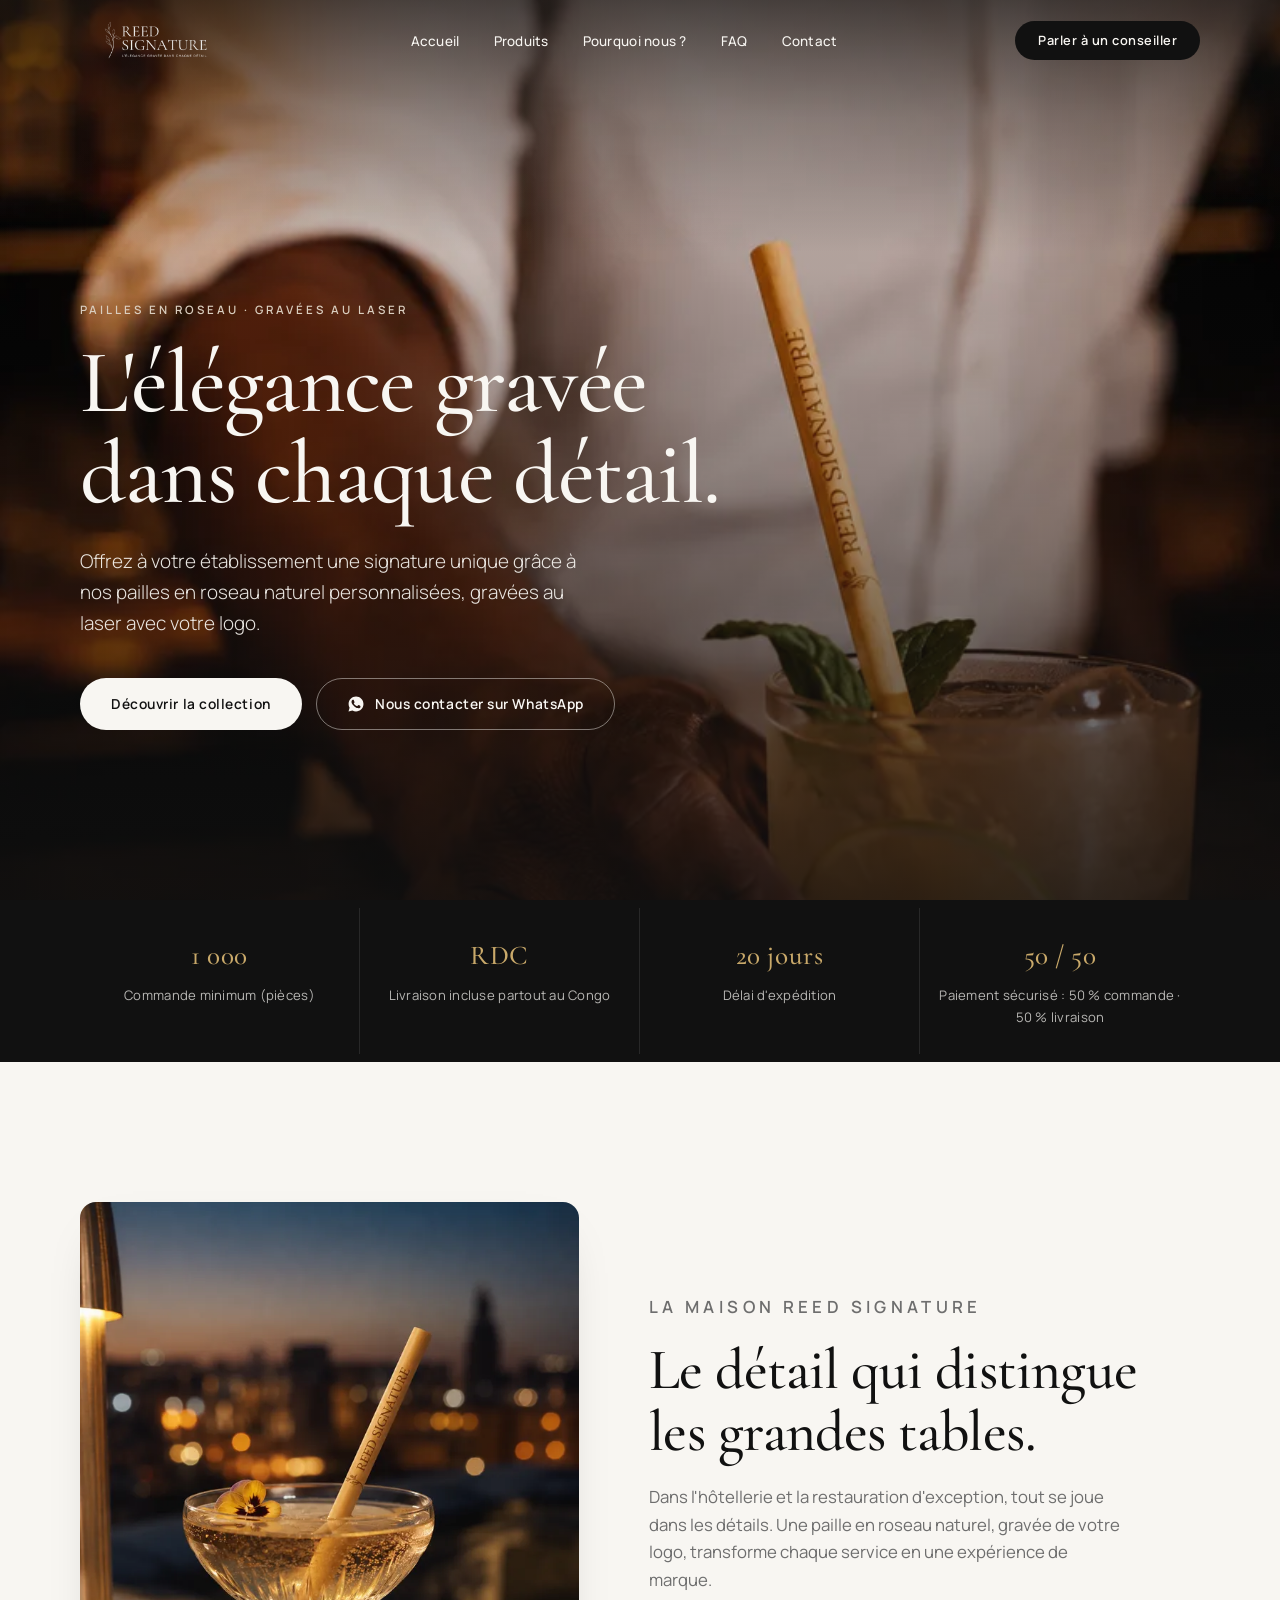
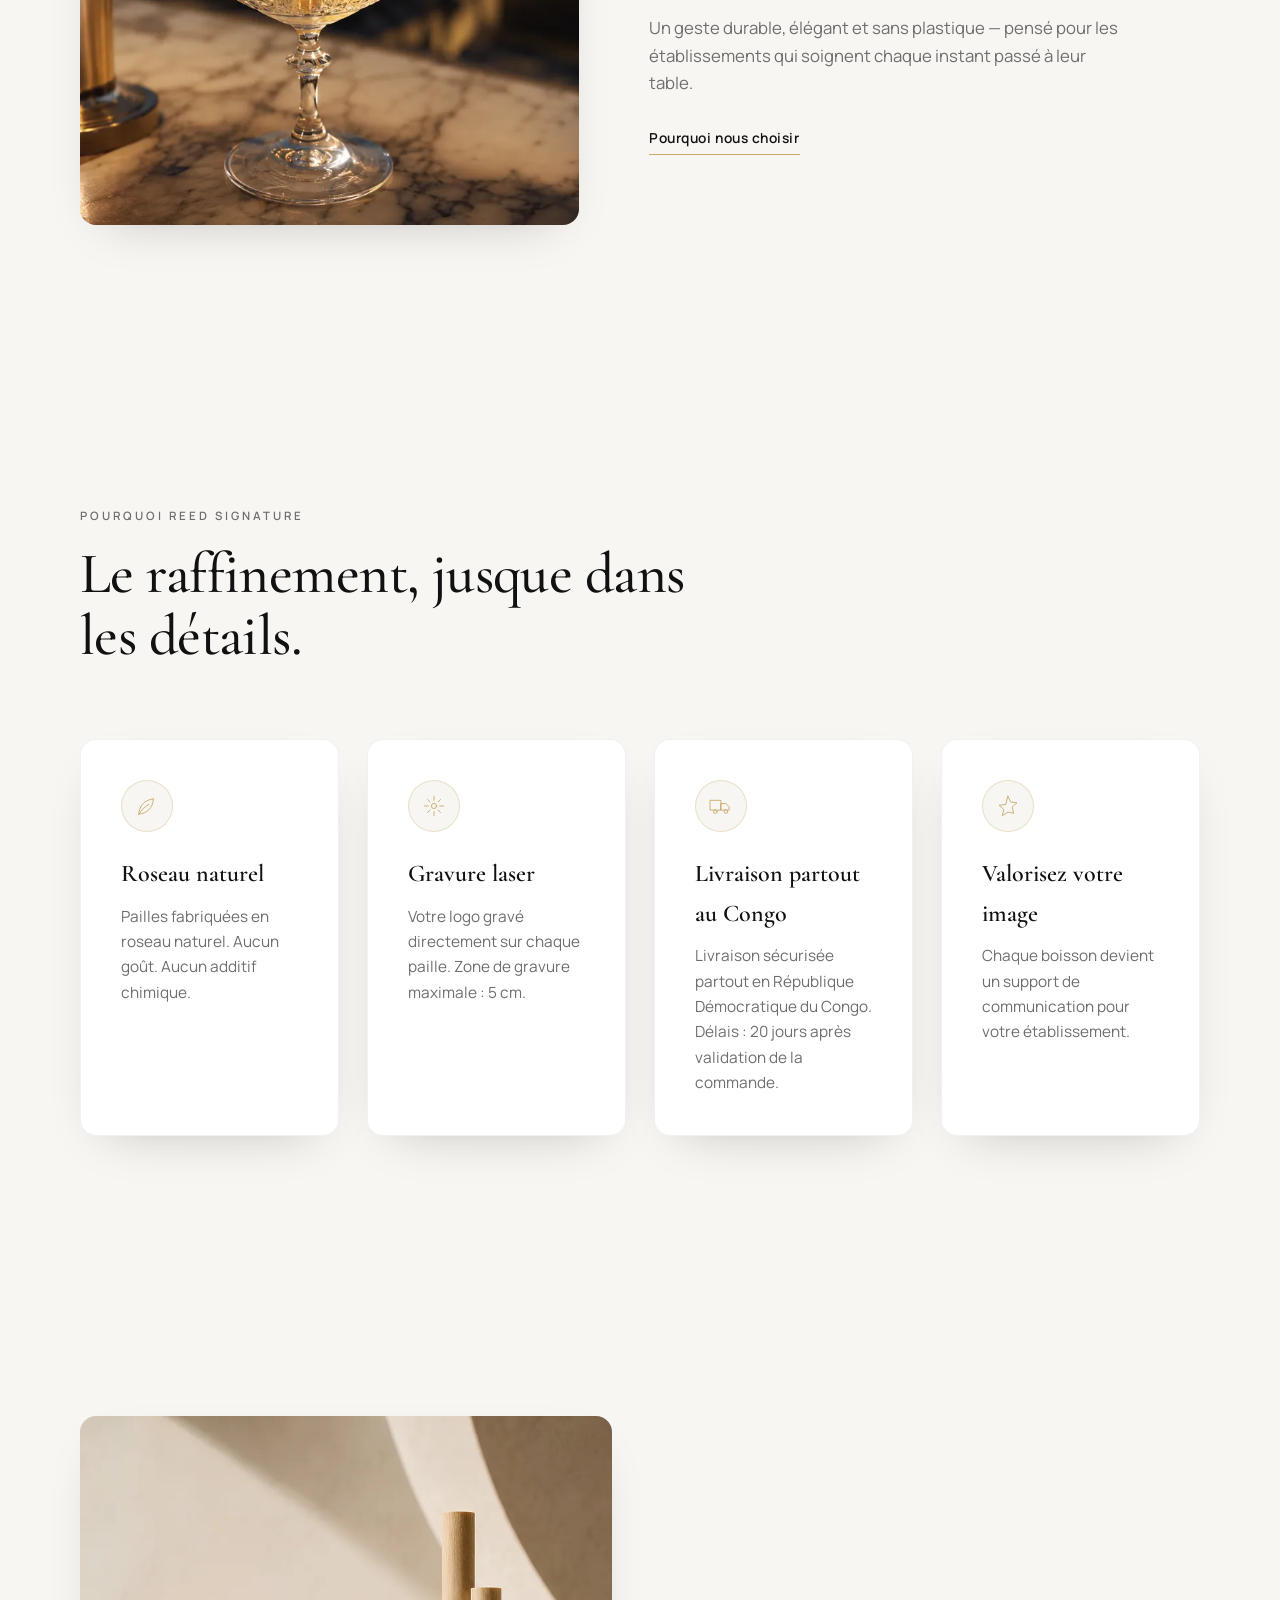
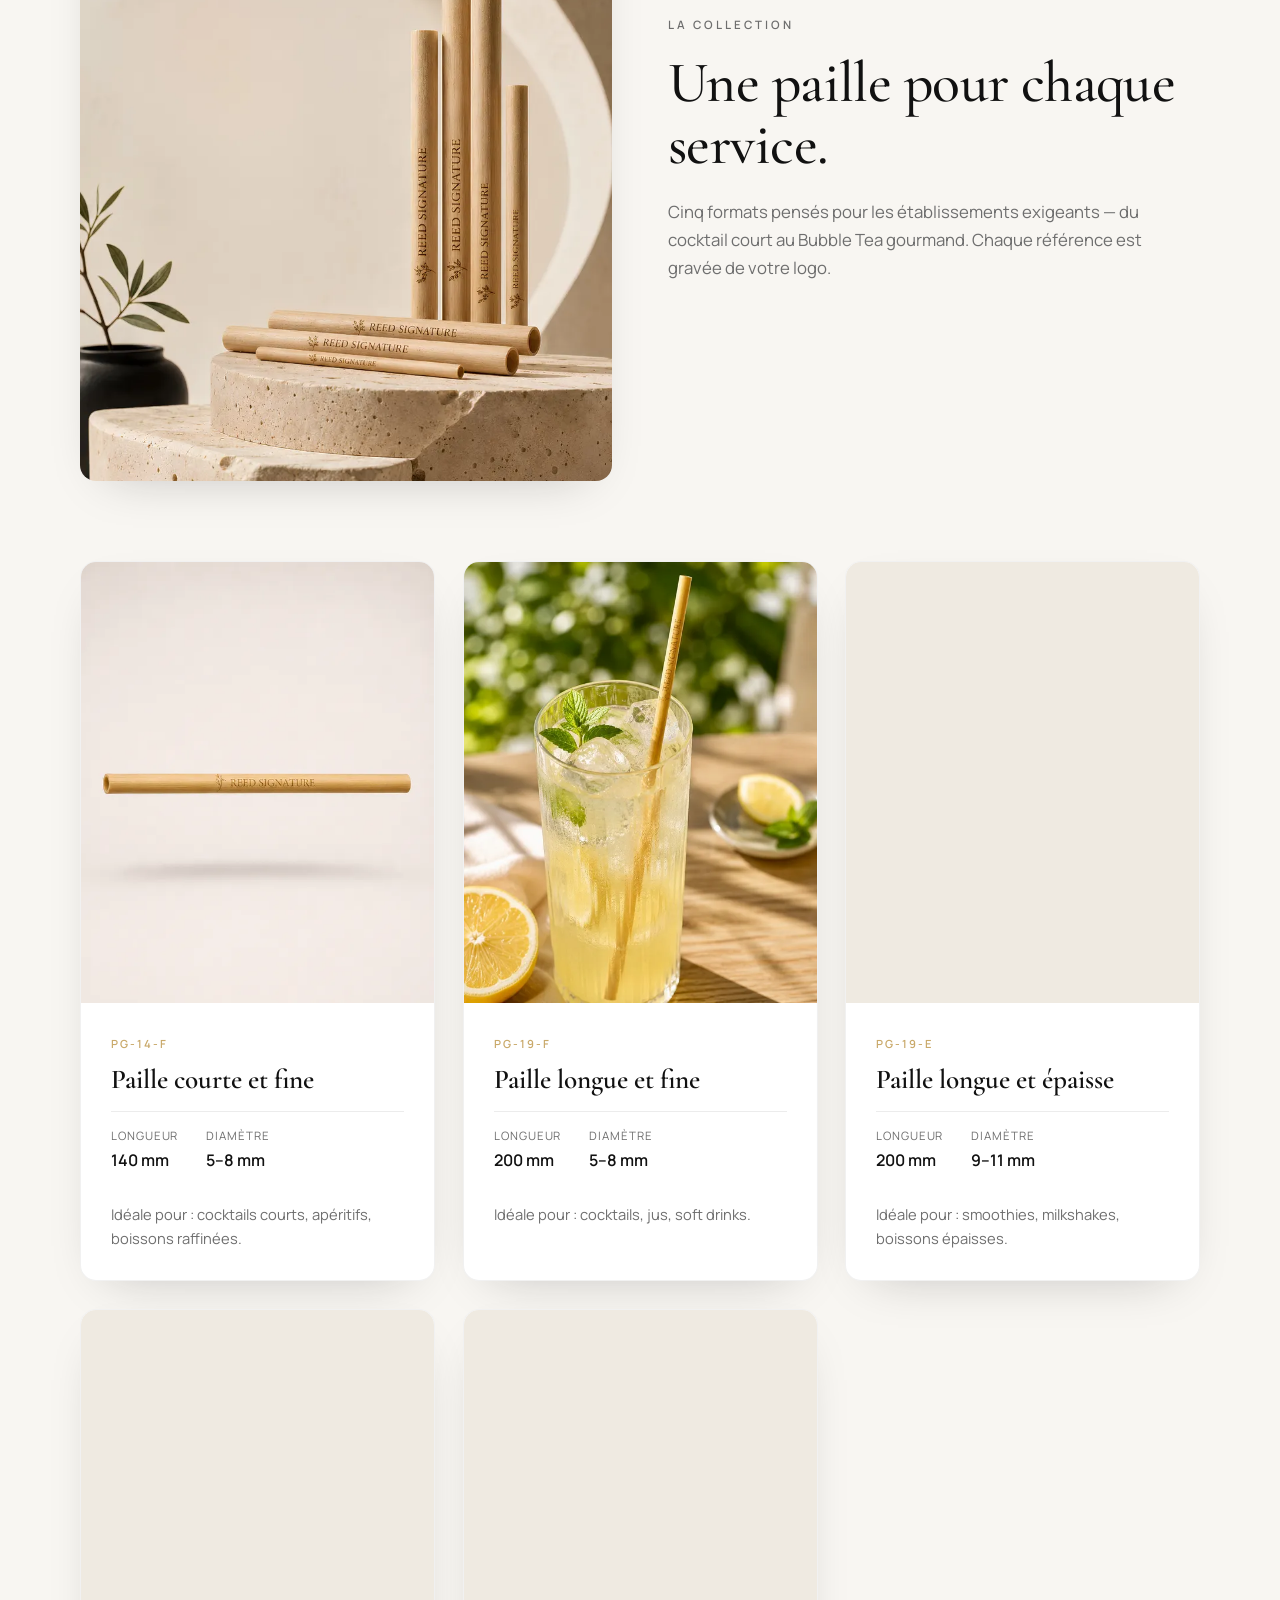
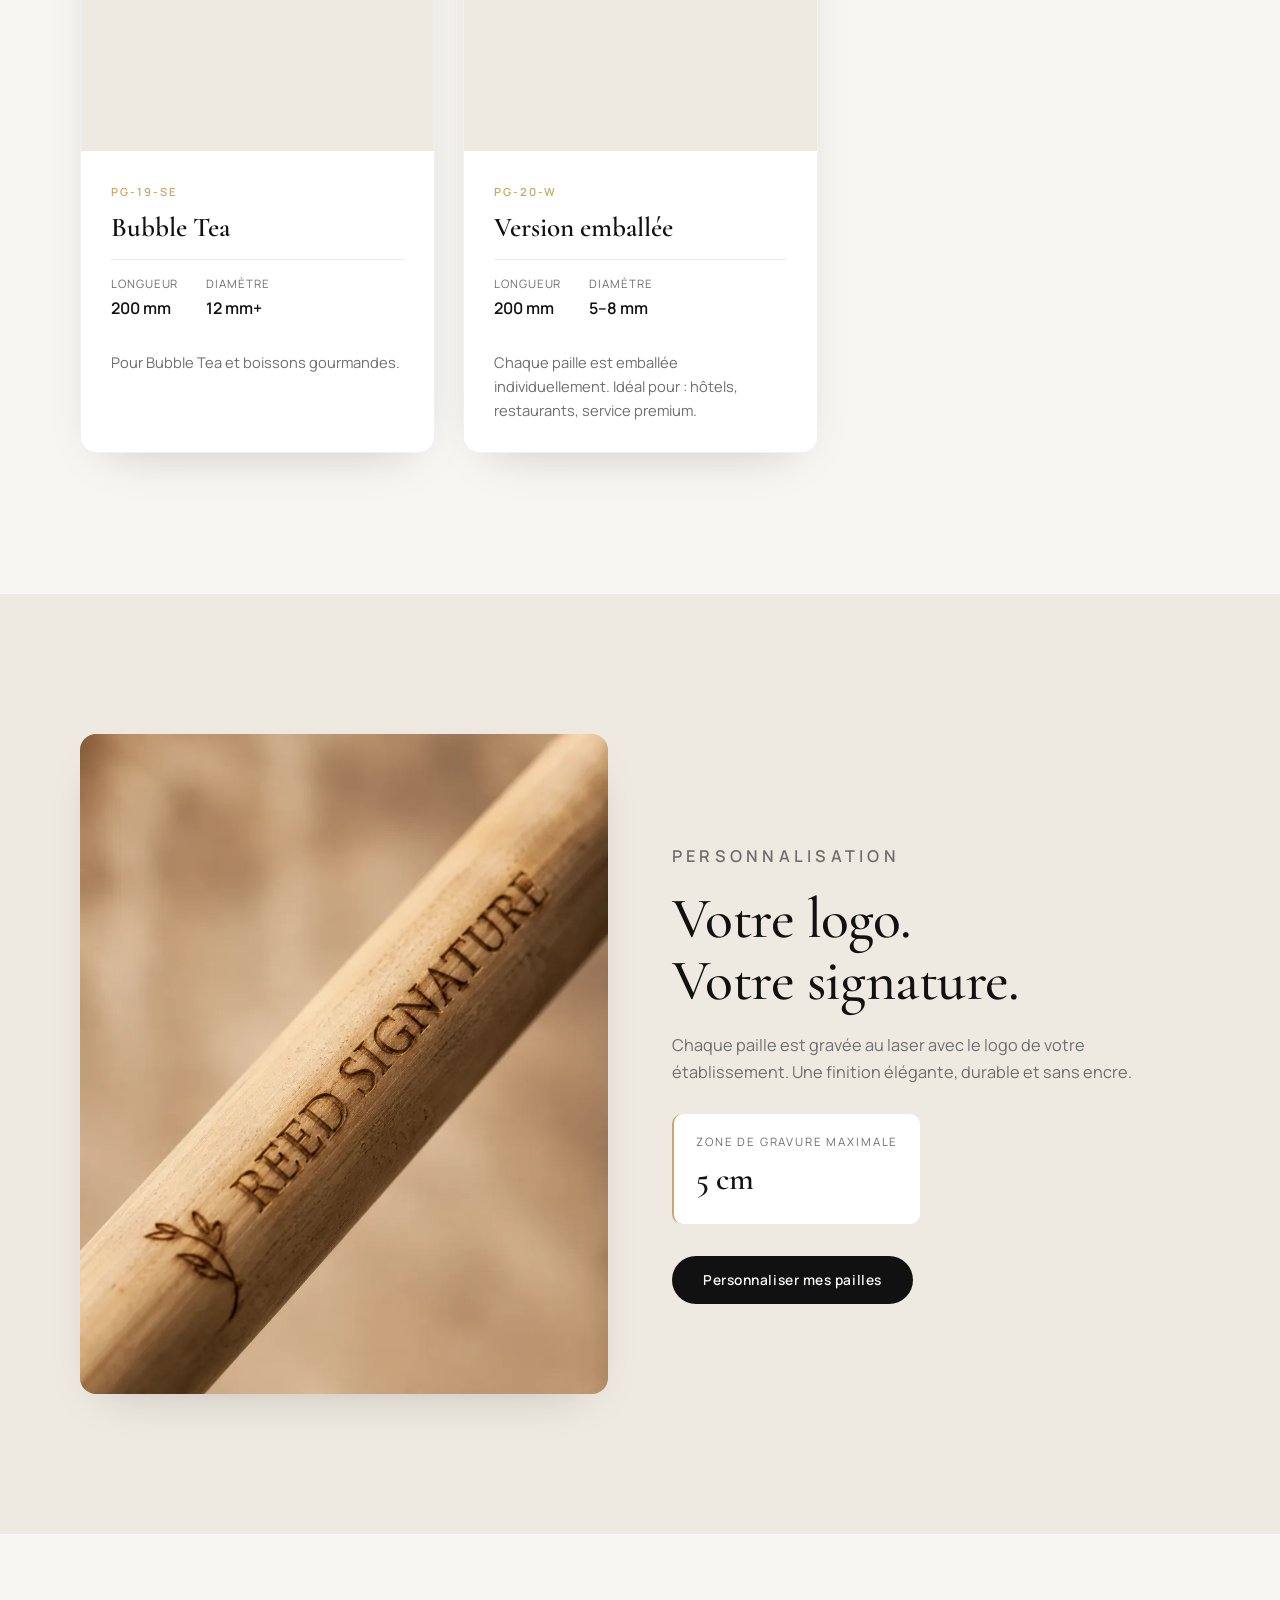
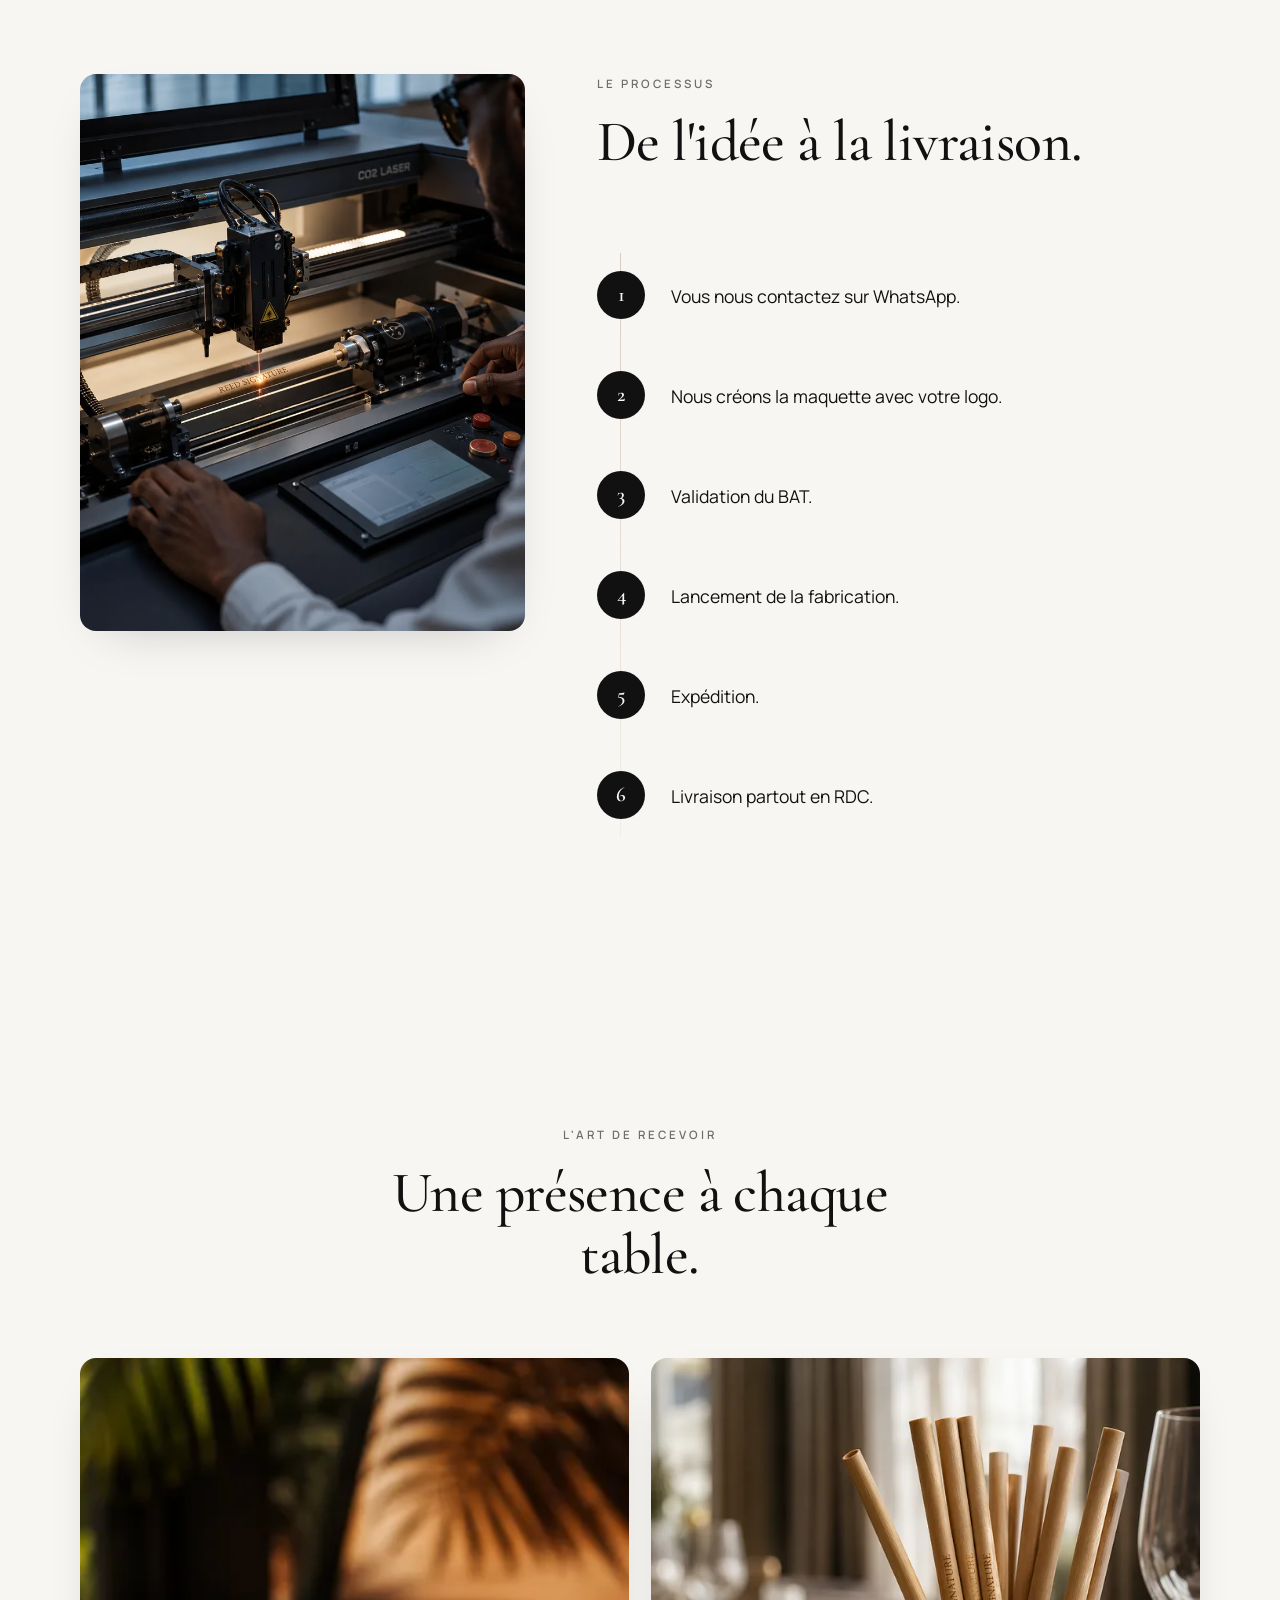
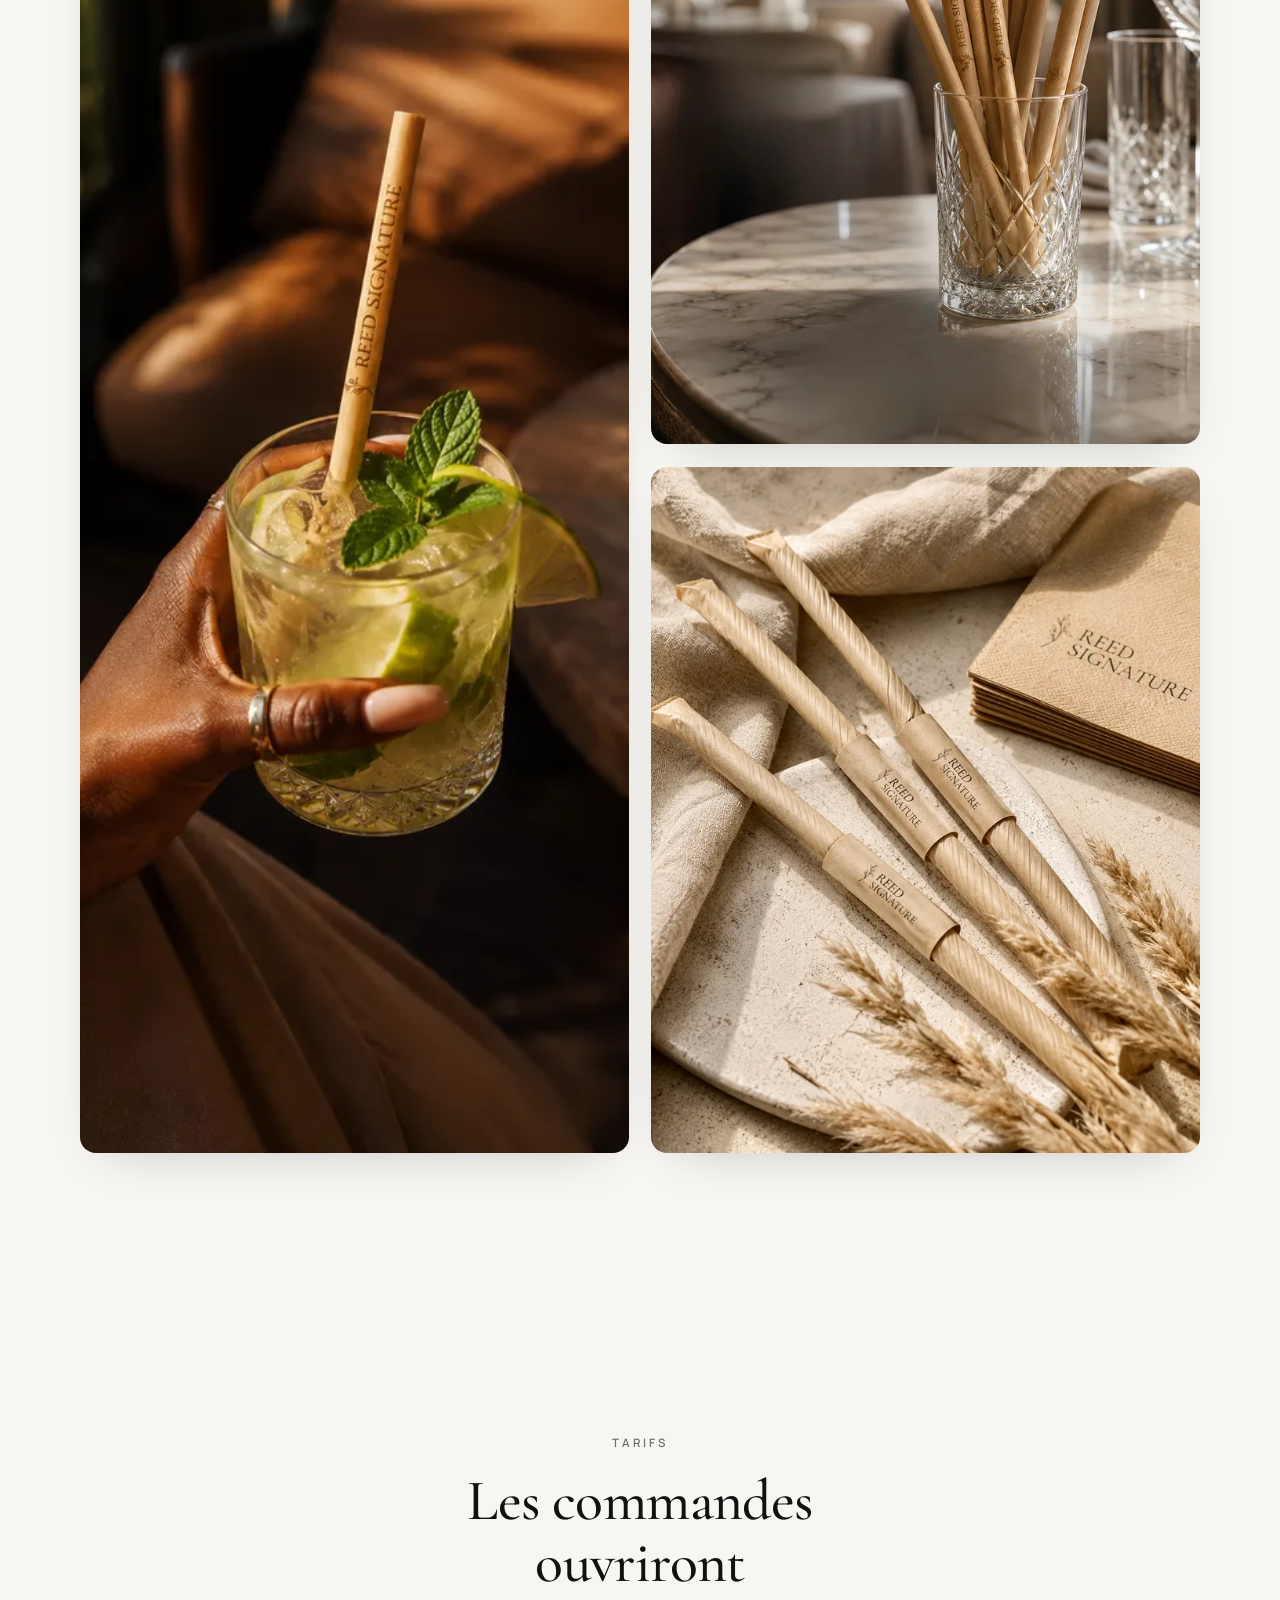
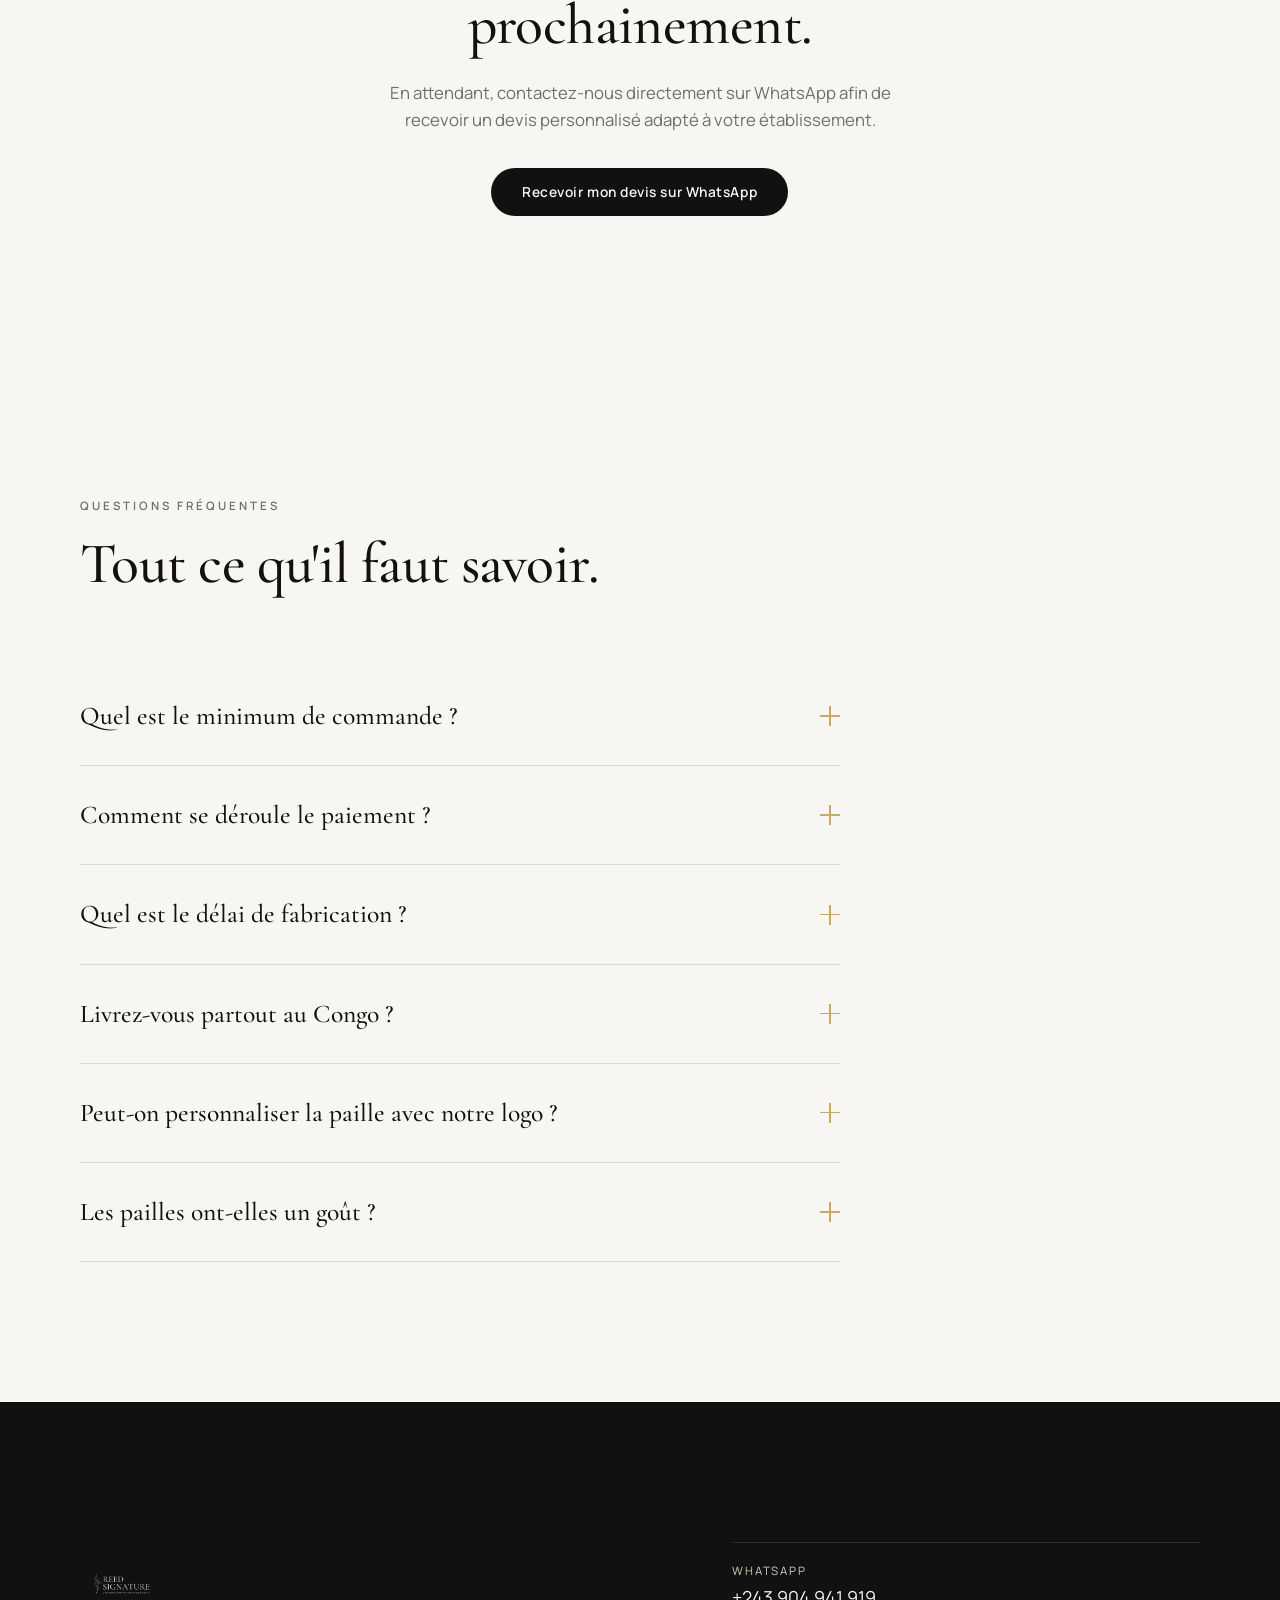
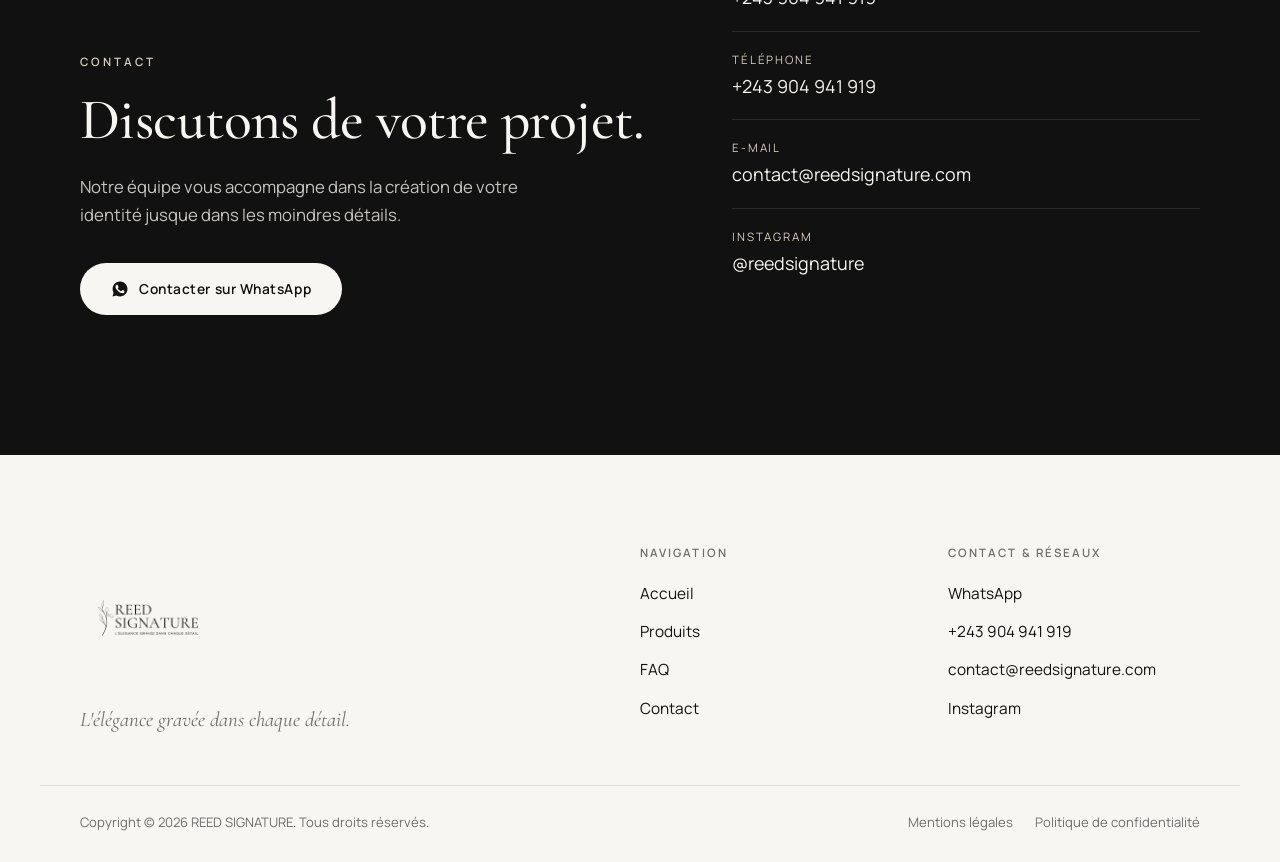
==== commit e268a67b: "Ajustements: pages légales, favicon, e-mail/Instagram, footer, FAQ détaillée - Ajout des pages Menti" ====
--- a/index.html
+++ b/index.html
@@ -11,7 +11,9 @@
   <link rel="canonical" href="https://reed-signature.vercel.app/" />
 
   <!-- Favicons -->
-  <link rel="icon" type="image/png" href="assets/favicon.png" />
+  <link rel="icon" type="image/svg+xml" href="assets/favicon.svg" />
+  <link rel="icon" type="image/png" sizes="32x32" href="assets/favicon-32.png" />
+  <link rel="icon" type="image/png" sizes="16x16" href="assets/favicon-16.png" />
   <link rel="apple-touch-icon" href="assets/apple-touch-icon.png" />
 
   <!-- Open Graph -->
@@ -372,24 +374,28 @@
 
         <div class="faq-list" data-reveal>
           <details class="faq-item">
-            <summary>Minimum de commande ?<span class="faq-icon" aria-hidden="true"></span></summary>
-            <div class="faq-answer"><p>1 000 pailles.</p></div>
-          </details>
-          <details class="faq-item">
-            <summary>Le paiement ?<span class="faq-icon" aria-hidden="true"></span></summary>
-            <div class="faq-answer"><p>50 % à la commande. 50 % à la livraison.</p></div>
-          </details>
-          <details class="faq-item">
-            <summary>Le délai ?<span class="faq-icon" aria-hidden="true"></span></summary>
-            <div class="faq-answer"><p>20 jours après validation.</p></div>
+            <summary>Quel est le minimum de commande ?<span class="faq-icon" aria-hidden="true"></span></summary>
+            <div class="faq-answer"><p>La commande minimum est de 1 000 pailles, toutes références confondues. Ce volume nous permet de garantir une gravure d'une qualité irréprochable et un tarif adapté aux établissements professionnels. Vous êtes libre de répartir cette quantité entre plusieurs formats — cocktail, smoothie, Bubble Tea ou version emballée.</p></div>
+          </details>
+          <details class="faq-item">
+            <summary>Comment se déroule le paiement ?<span class="faq-icon" aria-hidden="true"></span></summary>
+            <div class="faq-answer"><p>Le règlement s'effectue en deux temps : <strong>50 % à la commande</strong>, afin de lancer la création de la maquette et la fabrication, puis <strong>50 % à la livraison</strong>. Ce fonctionnement sécurise votre projet et n'engage le solde qu'une fois vos pailles prêtes à être expédiées.</p></div>
+          </details>
+          <details class="faq-item">
+            <summary>Quel est le délai de fabrication ?<span class="faq-icon" aria-hidden="true"></span></summary>
+            <div class="faq-answer"><p>Comptez environ 20 jours après la validation de votre BAT (bon à tirer). Ce délai couvre la gravure laser de votre logo, le contrôle qualité et la préparation de l'expédition. Vous êtes tenu informé à chaque étape, jusqu'à la réception de votre commande.</p></div>
           </details>
           <details class="faq-item">
             <summary>Livrez-vous partout au Congo ?<span class="faq-icon" aria-hidden="true"></span></summary>
-            <div class="faq-answer"><p>Oui. Livraison incluse.</p></div>
-          </details>
-          <details class="faq-item">
-            <summary>Peut-on personnaliser le logo ?<span class="faq-icon" aria-hidden="true"></span></summary>
-            <div class="faq-answer"><p>Oui. Chaque logo est gravé au laser.</p></div>
+            <div class="faq-answer"><p>Oui. Nous livrons partout en République Démocratique du Congo, et la livraison est <strong>incluse</strong> dans nos conditions. Où que se trouve votre établissement, vos pailles vous parviennent en toute sécurité, sans frais de transport supplémentaires.</p></div>
+          </details>
+          <details class="faq-item">
+            <summary>Peut-on personnaliser la paille avec notre logo ?<span class="faq-icon" aria-hidden="true"></span></summary>
+            <div class="faq-answer"><p>Absolument. Chaque paille est gravée au laser avec le logo de votre établissement — une finition durable, sans encre ni additif, directement dans le roseau naturel. La zone de gravure peut atteindre <strong>5 cm</strong>. Transmettez-nous votre logo et nous réalisons une maquette avant toute production.</p></div>
+          </details>
+          <details class="faq-item">
+            <summary>Les pailles ont-elles un goût ?<span class="faq-icon" aria-hidden="true"></span></summary>
+            <div class="faq-answer"><p>Non. Nos pailles sont fabriquées en roseau 100 % naturel, sans aucun additif chimique. Elles n'altèrent ni le goût ni l'arôme de vos boissons et offrent une alternative élégante et écologique aux pailles en plastique.</p></div>
           </details>
         </div>
       </div>
@@ -413,22 +419,6 @@
         </div>
 
         <div class="contact-details" data-reveal>
-          <!-- ╔════════════════════════════════════════════════════════════╗
-               ║  NUMÉRO WHATSAPP — modifiable ici ET dans script.js (CONFIG) ║
-               ║  Saisissez le numéro au format international, sans espaces   ║
-               ║  ni « + » dans le champ ci-dessous, puis « Mettre à jour ». ║
-               ╚════════════════════════════════════════════════════════════╝ -->
-          <div class="wa-config">
-            <label for="waNumber">Numéro WhatsApp</label>
-            <div class="wa-config-row">
-              <span class="wa-prefix">+</span>
-              <input type="tel" id="waNumber" inputmode="numeric" autocomplete="off"
-                     placeholder="243904941919" aria-describedby="waHint" />
-              <button type="button" id="waUpdate" class="btn btn-dark btn-sm">Mettre à jour</button>
-            </div>
-            <p class="wa-hint" id="waHint">Tous les boutons WhatsApp du site utiliseront ce numéro.</p>
-          </div>
-
           <ul class="contact-list">
             <li>
               <span class="contact-label">WhatsApp</span>
@@ -438,6 +428,14 @@
               <span class="contact-label">Téléphone</span>
               <a id="contactPhone" href="tel:+243904941919">+243 904 941 919</a>
             </li>
+            <li>
+              <span class="contact-label">E-mail</span>
+              <a href="mailto:contact@reedsignature.com">contact@reedsignature.com</a>
+            </li>
+            <li>
+              <span class="contact-label">Instagram</span>
+              <a href="https://instagram.com/reedsignature" target="_blank" rel="noopener">@reedsignature</a>
+            </li>
           </ul>
         </div>
       </div>
@@ -462,19 +460,23 @@
         </ul>
       </nav>
 
-      <nav class="footer-nav" aria-label="Contact et informations">
-        <h3>Contact & infos</h3>
+      <nav class="footer-nav" aria-label="Contact et réseaux">
+        <h3>Contact & réseaux</h3>
         <ul>
           <li><a href="#contact" data-wa>WhatsApp</a></li>
           <li><a href="tel:+243904941919">+243 904 941 919</a></li>
-          <li><a href="#mentions">Mentions légales</a></li>
-          <li><a href="#confidentialite">Politique de confidentialité</a></li>
+          <li><a href="mailto:contact@reedsignature.com">contact@reedsignature.com</a></li>
+          <li><a href="https://instagram.com/reedsignature" target="_blank" rel="noopener">Instagram</a></li>
         </ul>
       </nav>
     </div>
 
     <div class="container footer-bottom">
       <p>Copyright © <span id="year">2026</span> REED SIGNATURE. Tous droits réservés.</p>
+      <nav class="footer-legal" aria-label="Informations légales">
+        <a href="mentions-legales.html">Mentions légales</a>
+        <a href="confidentialite.html">Politique de confidentialité</a>
+      </nav>
     </div>
   </footer>
 
--- a/styles.css
+++ b/styles.css
@@ -351,24 +351,6 @@
 .contact-text { color: rgba(248,246,242,0.78); margin-block: 22px 34px; font-size: 1.05rem; max-width: 44ch; }
 .btn-wa { width: fit-content; }
 
-.wa-config {
-  background: rgba(248,246,242,0.05); border: 1px solid rgba(248,246,242,0.12);
-  border-radius: var(--radius); padding: 22px; margin-bottom: 36px;
-}
-.wa-config label { display: block; font-size: 0.72rem; letter-spacing: 0.16em; text-transform: uppercase; color: var(--sable); margin-bottom: 12px; }
-.wa-config-row { display: flex; align-items: stretch; gap: 8px; flex-wrap: wrap; }
-.wa-prefix {
-  display: inline-flex; align-items: center; justify-content: center; padding-inline: 14px;
-  background: rgba(248,246,242,0.08); border-radius: 8px; font-weight: 600;
-}
-.wa-config input {
-  flex: 1 1 140px; min-width: 0; background: var(--blanc); color: var(--noir);
-  border: none; border-radius: 8px; padding: 13px 16px; font-family: var(--font-body);
-  font-size: 1rem; letter-spacing: 0.02em;
-}
-.wa-config .btn { flex: 0 0 auto; }
-.wa-hint { margin-top: 12px; font-size: 0.8rem; color: rgba(248,246,242,0.55); }
-
 .contact-list li { display: flex; flex-direction: column; gap: 3px; padding-block: 18px; border-top: 1px solid rgba(248,246,242,0.12); }
 .contact-label { font-size: 0.72rem; letter-spacing: 0.16em; text-transform: uppercase; color: var(--sable); }
 .contact-list a { font-size: 1.12rem; transition: color .4s var(--ease); width: fit-content; }
@@ -379,14 +361,24 @@
    ============================================================ */
 .site-footer { background: var(--blanc); padding-block: clamp(56px, 8vw, 88px) 28px; }
 .footer-grid { display: grid; grid-template-columns: 1fr; gap: 44px; padding-bottom: 48px; border-bottom: 1px solid rgba(17,17,17,0.1); }
-.footer-logo-img { height: 96px; width: auto; }
-.footer-tagline { font-family: var(--font-title); font-style: italic; font-size: 1.25rem; color: var(--gris); margin-top: 6px; }
+.footer-logo-img { height: 150px; width: auto; margin-left: -6px; }
+.footer-tagline { font-family: var(--font-title); font-style: italic; font-size: 1.3rem; color: var(--gris); margin-top: 10px; }
+@media (max-width: 640px) { .footer-logo-img { height: 128px; } }
 .footer-nav h3 { font-size: 0.72rem; letter-spacing: 0.18em; text-transform: uppercase; color: var(--gris); font-weight: 600; margin-bottom: 18px; }
 .footer-nav li { margin-bottom: 12px; }
 .footer-nav a { font-size: 0.96rem; transition: color .4s var(--ease); position: relative; }
 .footer-nav a:hover { color: var(--champagne); }
-.footer-bottom { padding-top: 26px; }
+.footer-bottom {
+  padding-top: 26px; display: flex; flex-direction: column; gap: 14px;
+  align-items: flex-start;
+}
 .footer-bottom p { font-size: 0.82rem; color: var(--gris); }
+.footer-legal { display: flex; flex-wrap: wrap; gap: 22px; }
+.footer-legal a { font-size: 0.82rem; color: var(--gris); transition: color .4s var(--ease); }
+.footer-legal a:hover { color: var(--champagne); }
+@media (min-width: 640px) {
+  .footer-bottom { flex-direction: row; justify-content: space-between; align-items: center; }
+}
 
 /* ============================================================
    WHATSAPP FLOTTANT
@@ -441,6 +433,31 @@
 
 /* LOGO CONTACT */
 .contact-logo { height: 84px; width: auto; margin-bottom: 26px; }
+
+/* ============================================================
+   PAGES LÉGALES
+   ============================================================ */
+.legal-header {
+  position: sticky; top: 0; z-index: 100;
+  background: rgba(248, 246, 242, 0.88);
+  backdrop-filter: saturate(160%) blur(14px);
+  -webkit-backdrop-filter: saturate(160%) blur(14px);
+  border-bottom: 1px solid rgba(17,17,17,0.06);
+}
+.legal-header .container { display: flex; align-items: center; justify-content: space-between; min-height: 64px; gap: 20px; padding-block: 10px; }
+.legal-header .logo-img { height: 44px; width: auto; }
+.legal-back { font-size: 0.85rem; font-weight: 600; letter-spacing: 0.02em; display: inline-flex; align-items: center; gap: 8px; transition: color .4s var(--ease); }
+.legal-back:hover { color: var(--champagne); }
+.legal-hero { padding: clamp(70px, 11vw, 120px) 0 clamp(26px, 4vw, 44px); }
+.legal-title { font-family: var(--font-title); font-weight: 500; font-size: clamp(2.2rem, 6vw, 3.6rem); line-height: 1.06; letter-spacing: -0.01em; }
+.legal-meta { color: var(--gris); margin-top: 16px; font-size: 0.9rem; }
+.legal-content { padding-bottom: clamp(60px, 9vw, 120px); max-width: 760px; }
+.legal-content h2 { font-family: var(--font-title); font-size: clamp(1.5rem, 3.6vw, 2.1rem); font-weight: 600; margin: 46px 0 14px; }
+.legal-content h2:first-child { margin-top: 0; }
+.legal-content p, .legal-content li { color: #3a3a3a; font-size: 1rem; line-height: 1.75; margin-bottom: 14px; }
+.legal-content ul { list-style: disc; padding-left: 22px; margin-bottom: 16px; }
+.legal-content a { color: var(--noir); text-decoration: underline; text-decoration-color: var(--champagne); text-underline-offset: 3px; }
+.legal-content strong { font-weight: 600; color: var(--noir); }
 
 /* ============================================================
    ANIMATIONS AU SCROLL
